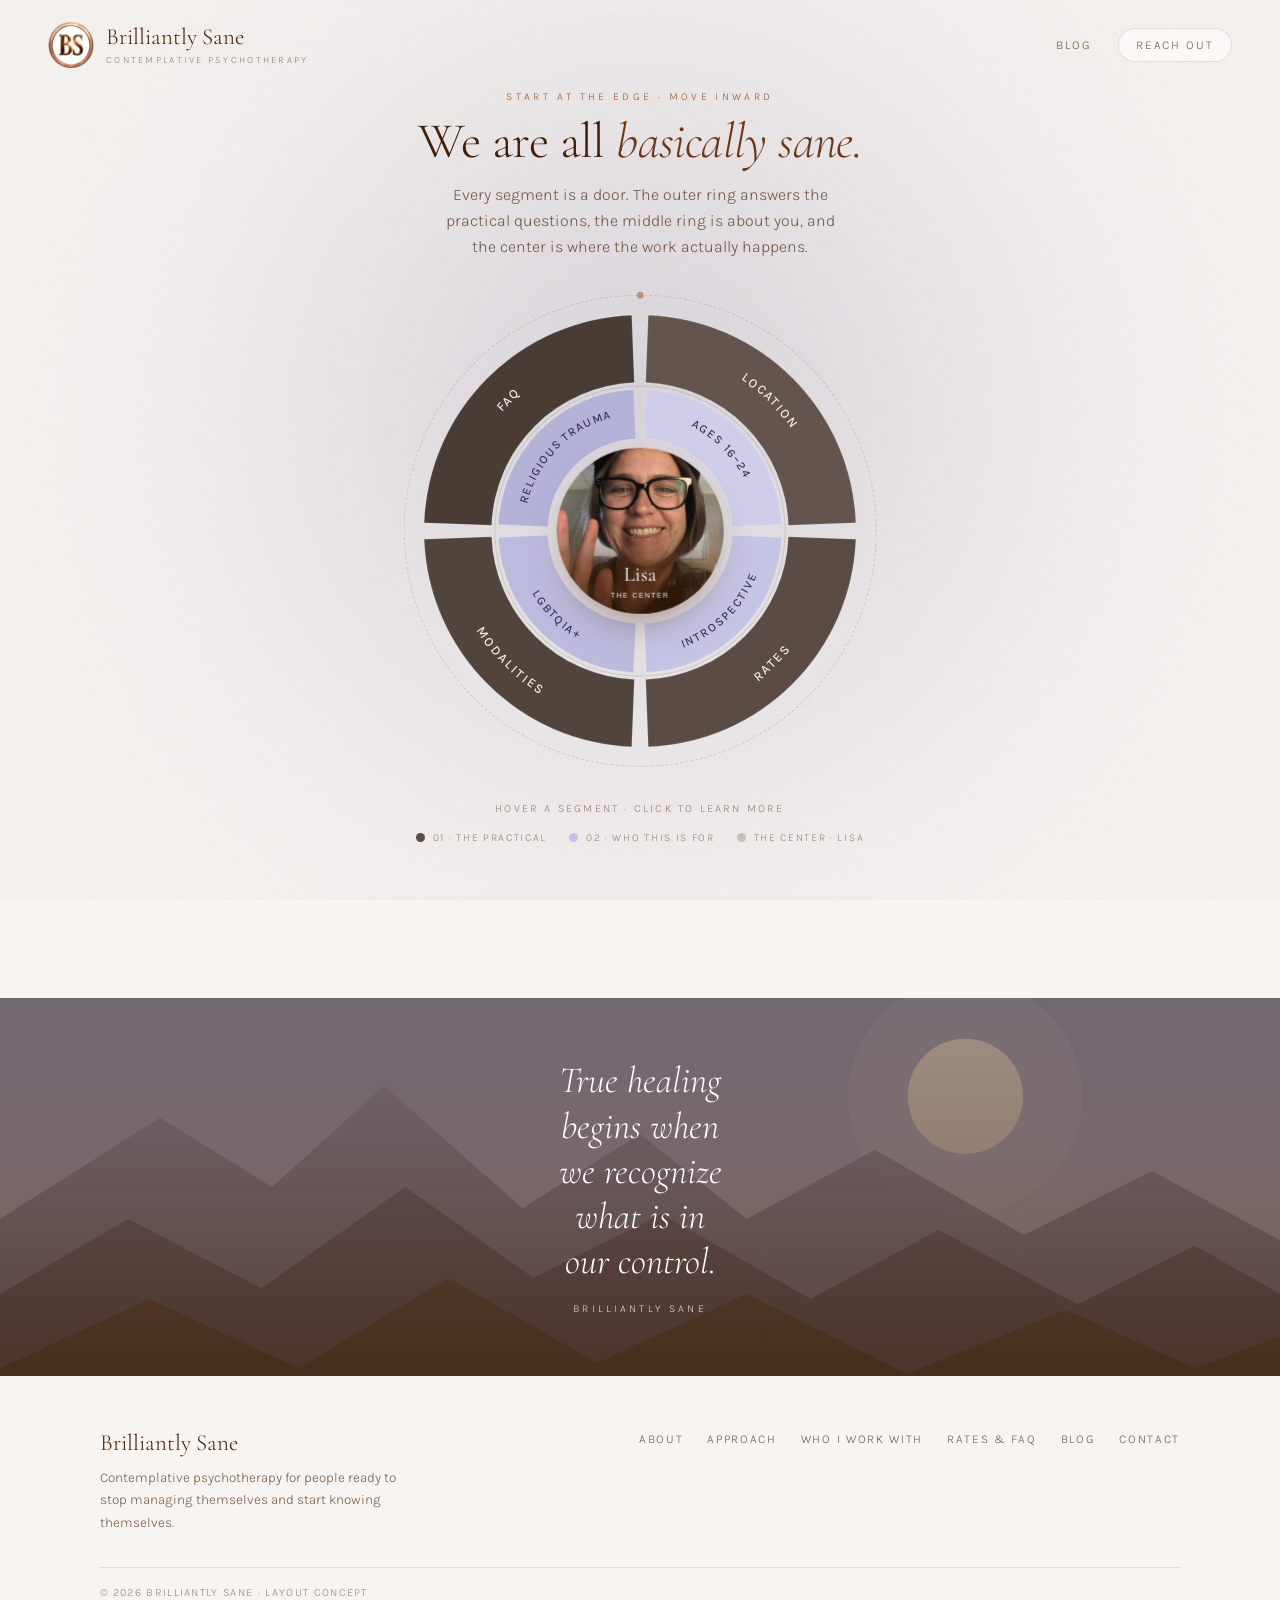
==== index.html @ 9545a7af "Logo: white inner disc, tighter favicon crop" ====
<!DOCTYPE html>
<html lang="en">
<head>
<meta charset="utf-8">
<meta name="viewport" content="width=device-width, initial-scale=1">
<title>Brilliantly Sane — Contemplative Psychotherapy</title>
<link rel="icon" href="[data-uri]">
<link rel="preconnect" href="https://fonts.googleapis.com">
<link rel="preconnect" href="https://fonts.gstatic.com" crossorigin>
<link href="https://fonts.googleapis.com/css2?family=Cormorant+Garamond:ital,wght@0,300;0,400;0,500;0,600;1,300;1,400&family=Karla:wght@300;400;500;600&display=swap" rel="stylesheet">
<script>const FALLBACK_PORTRAIT="[data-uri]";
const FALLBACK_BAND="[data-uri]";
</script>
<style>
:root{
  --ink:#411E06; --ink-70:rgba(65,30,6,.72); --ink-50:rgba(65,30,6,.52); --ink-12:rgba(65,30,6,.12);
  --copper:#A05222; --copper-deep:#6E3714;
  --cream:#F8F4F1; --taupe:#CABFB6; --bark:#584A41; --lav-mid:#C9C7E8; --plum:#4A4166; --stone:#EDE7E1;
  --serif:"Cormorant Garamond",Times,serif;
  --sans:"Karla","Avenir Next",Avenir,system-ui,-apple-system,"Segoe UI",sans-serif;
  --ease:cubic-bezier(.22,.8,.24,1);
}
*{box-sizing:border-box}
html,body{margin:0;padding:0}
body{background:var(--cream);color:var(--ink);font-family:var(--sans);font-weight:300;-webkit-font-smoothing:antialiased;overflow-x:hidden}
img{max-width:100%;display:block}

.aura{position:fixed;inset:0;z-index:0;pointer-events:none;overflow:hidden}
.aura::before{content:"";position:absolute;left:50%;top:46%;width:150vmin;height:150vmin;transform:translate(-50%,-50%);
  background:radial-gradient(circle at 50% 50%,rgba(201,199,232,.44) 0%,rgba(201,199,232,.15) 34%,rgba(248,244,241,0) 66%)}
.aura::after{content:"";position:absolute;left:50%;top:46%;width:118vmin;height:118vmin;transform:translate(-50%,-50%);
  background:radial-gradient(circle at 50% 50%,rgba(202,191,182,.3) 0%,rgba(248,244,241,0) 62%)}
.grain{position:fixed;inset:0;z-index:1;pointer-events:none;opacity:.26;mix-blend-mode:multiply;
  background-image:url("data:image/svg+xml,%3Csvg xmlns='http://www.w3.org/2000/svg' width='140' height='140'%3E%3Cfilter id='n'%3E%3CfeTurbulence type='fractalNoise' baseFrequency='.85' numOctaves='3'/%3E%3C/filter%3E%3Crect width='140' height='140' filter='url(%23n)' opacity='.5'/%3E%3C/svg%3E")}

header{position:relative;z-index:20;display:flex;align-items:center;justify-content:space-between;gap:16px;padding:22px clamp(18px,4vw,48px)}
.brand{display:flex;align-items:center;gap:12px;text-decoration:none;color:inherit}
.brand .mark{width:46px;height:46px;flex:none;transition:transform .7s var(--ease)}
.brand:hover .mark{transform:rotate(-8deg) scale(1.07)}
.brand .mark.reset{animation:markspin .85s var(--ease)}
@keyframes markspin{0%{transform:rotate(0) scale(1)}45%{transform:rotate(-190deg) scale(1.12)}100%{transform:rotate(-360deg) scale(1)}}
.brand-name{font-family:var(--serif);font-size:23px;line-height:1}
.brand-sub{display:block;font-size:9.5px;letter-spacing:.24em;text-transform:uppercase;color:var(--ink-50);margin-top:5px}
nav{display:flex;align-items:center;gap:clamp(12px,2.4vw,26px)}
nav a{font-size:12px;letter-spacing:.16em;text-transform:uppercase;text-decoration:none;color:var(--ink-70);padding:6px 0;position:relative;white-space:nowrap}
nav a::after{content:"";position:absolute;left:0;bottom:0;height:1px;width:0;background:var(--copper);transition:width .45s var(--ease)}
nav a:hover::after{width:100%}
nav a:hover{color:var(--copper-deep)}
.pill{border:1px solid var(--ink-12);border-radius:999px;padding:9px 17px!important;background:rgba(255,255,255,.6)}
.pill::after{display:none}
.pill:hover{background:var(--ink);color:var(--cream);border-color:var(--ink)}

.lede{position:relative;z-index:10;text-align:center;padding:0 20px 0}
.kicker{font-size:10.5px;letter-spacing:.32em;text-transform:uppercase;color:var(--copper);margin:0 0 12px}
.lede h1{font-family:var(--serif);font-weight:300;font-size:clamp(29px,4.4vw,50px);line-height:1.06;margin:0;letter-spacing:-.012em}
.lede h1 em{font-style:italic;color:var(--copper-deep)}
.lede .sub{max-width:46ch;margin:14px auto 0;font-size:clamp(13.5px,1.55vw,16px);line-height:1.62;color:var(--ink-70)}

/* ---------- stage ---------- */
.stage-wrap{position:relative;z-index:10;display:flex;justify-content:center;padding:clamp(26px,4vw,46px) 12px 0}
.stage{--s:min(50vh,56vw,520px);position:relative;width:var(--s);height:var(--s)}
.orbit{position:absolute;left:50%;top:50%;transform:translate(-50%,-50%);width:105%;height:105%;border-radius:50%;
  border:1px dashed rgba(65,30,6,.15);animation:spin 72s linear infinite}
.orbit::after{content:"";position:absolute;top:-4px;left:50%;width:7px;height:7px;margin-left:-3.5px;border-radius:50%;background:var(--copper);opacity:.5}
@keyframes spin{to{transform:translate(-50%,-50%) rotate(360deg)}}

svg.rings{position:absolute;inset:0;width:100%;height:100%;overflow:visible}
.seg{cursor:pointer;transition:transform .5s var(--ease),filter .5s var(--ease),opacity .4s var(--ease);
  transform-box:view-box;transform-origin:200px 200px;outline:none}
.seg .slice{transition:fill .45s var(--ease),stroke .45s var(--ease)}
.seg .lbl{font-family:var(--sans);font-weight:500;letter-spacing:.14em;text-transform:uppercase;pointer-events:none;transition:opacity .4s var(--ease)}
.seg.out .lbl{fill:#F3ECE6}
.seg.mid .lbl{fill:#3E3457}
.seg .dot{transition:opacity .4s var(--ease);opacity:0}
.seg:hover,.seg.on{transform:translate(var(--tx),var(--ty)) scale(1.012);filter:drop-shadow(0 14px 22px rgba(65,30,6,.28))}
.seg:hover .dot,.seg.on .dot{opacity:.85}
.seg:focus-visible .slice{stroke:#A05222;stroke-width:2.5}
.stage.focus .seg:not(:hover):not(.on){opacity:.42}
.gapline{pointer-events:none}

/* center flip card */
.core{position:absolute;left:50%;top:50%;transform:translate(-50%,-50%);width:37%;height:37%;border:0;padding:0;background:none;
  perspective:1100px;cursor:pointer;z-index:6;-webkit-tap-highlight-color:transparent;
  transition:transform .55s var(--ease)}
.core:hover,.core.on{transform:translate(-50%,-50%) scale(1.045)}
.core:focus-visible{outline:2px solid var(--copper);outline-offset:8px;border-radius:50%}
.faces{position:absolute;inset:0;border-radius:50%;transform-style:preserve-3d;transition:transform .85s var(--ease)}
.core:hover .faces,.core.on .faces{transform:rotateY(180deg)}
.face{position:absolute;inset:0;border-radius:50%;backface-visibility:hidden;-webkit-backface-visibility:hidden;overflow:hidden;
  display:flex;flex-direction:column;align-items:center;justify-content:center;text-align:center;padding:9%;
  box-shadow:0 20px 44px -20px rgba(65,30,6,.55),inset 0 0 0 1px rgba(255,255,255,.55)}
.front{background:var(--stone)}
.front .portrait{position:absolute;inset:0;width:100%;height:100%;object-fit:cover;filter:saturate(.8) contrast(.95)}
.front .veil{position:absolute;inset:0;background:linear-gradient(180deg,rgba(65,30,6,0) 42%,rgba(65,30,6,.55) 72%,rgba(50,22,4,.86) 100%)}
.front .plate{position:relative;margin-top:auto;color:#fff;text-shadow:0 1px 14px rgba(65,30,6,.55)}
.front .nm{display:block;font-family:var(--serif);font-size:calc(var(--s)*.046);line-height:1}
.front .rl{display:block;font-size:calc(var(--s)*.0155);letter-spacing:.2em;text-transform:uppercase;opacity:.92;margin-top:7px}
.back{background:linear-gradient(160deg,#F5F1ED,var(--stone));transform:rotateY(180deg);color:var(--ink)}
.back .q{font-family:var(--serif);font-style:italic;font-size:calc(var(--s)*.031);line-height:1.32;max-width:92%}
.back .go{margin-top:calc(var(--s)*.024);font-size:calc(var(--s)*.0165);letter-spacing:.16em;text-transform:uppercase;color:var(--copper-deep)}

/* ---------- readout ---------- */
.readout{position:relative;z-index:12;max-width:640px;margin:clamp(26px,4vw,46px) auto 0;padding:0 22px clamp(34px,4vw,52px);text-align:center;min-height:196px}
.ro-idle{transition:opacity .35s var(--ease)}
.ro-live{position:absolute;left:0;right:0;top:0;padding:0 22px;opacity:0;transform:translateY(7px);
  transition:opacity .4s var(--ease),transform .4s var(--ease);pointer-events:none}
.readout.live .ro-idle{opacity:0}
.readout.live .ro-live{opacity:1;transform:translateY(0);pointer-events:auto}
.ro-eyebrow{font-size:10px;letter-spacing:.28em;text-transform:uppercase;color:var(--copper);margin:0 0 8px}
.ro-title{font-family:var(--serif);font-size:clamp(21px,2.9vw,29px);line-height:1.12;margin:0}
.ro-text{max-width:52ch;margin:9px auto 0;font-size:14px;line-height:1.6;color:var(--ink-70)}
.ro-cta{display:inline-flex;align-items:center;gap:9px;margin-top:13px;background:none;border:1px solid var(--ink-12);border-radius:999px;
  padding:9px 19px;font-family:var(--sans);font-size:11px;letter-spacing:.16em;text-transform:uppercase;color:var(--ink-70);cursor:pointer;
  transition:background .3s var(--ease),color .3s var(--ease),border-color .3s var(--ease)}
.ro-cta:hover{background:var(--ink);color:var(--cream);border-color:var(--ink)}
.hint{font-size:11px;letter-spacing:.2em;text-transform:uppercase;color:var(--ink-50);margin:0}
.legend{display:flex;flex-wrap:wrap;gap:8px 22px;justify-content:center;margin:16px 0 0}
.legend span{display:inline-flex;align-items:center;gap:8px;font-size:10.5px;letter-spacing:.16em;text-transform:uppercase;color:var(--ink-50)}
.legend i{width:9px;height:9px;border-radius:50%;display:inline-block}

/* ---------- panel ---------- */
.scrim{position:fixed;inset:0;z-index:60;background:rgba(65,30,6,.36);backdrop-filter:blur(5px);opacity:0;pointer-events:none;transition:opacity .45s var(--ease)}
.scrim.open{opacity:1;pointer-events:auto}
.panel{position:fixed;z-index:61;left:50%;top:50%;width:min(660px,calc(100vw - 40px));max-height:min(86vh,760px);overflow:auto;
  transform:translate(-50%,-46%) scale(.965);opacity:0;pointer-events:none;background:var(--cream);border-radius:22px;
  box-shadow:0 50px 110px -30px rgba(65,30,6,.5);transition:transform .5s var(--ease),opacity .4s var(--ease);padding:0 0 6px}
.panel.open{opacity:1;transform:translate(-50%,-50%) scale(1);pointer-events:auto}
.panel-top{padding:30px clamp(22px,4vw,40px) 0;position:relative}
.swatch{width:34px;height:34px;border-radius:50%;margin-bottom:15px}
.panel .eyebrow{font-size:10.5px;letter-spacing:.28em;text-transform:uppercase;color:var(--copper);margin:0 0 10px}
.panel h2{font-family:var(--serif);font-weight:300;font-size:clamp(27px,3.9vw,38px);line-height:1.06;margin:0;letter-spacing:-.01em}
.panel blockquote{margin:18px 0 0;padding:14px 0 14px 20px;border-left:2px solid var(--ink-12);font-family:var(--serif);font-style:italic;
  font-size:clamp(15.5px,2vw,19px);line-height:1.42;color:var(--ink-70)}
.panel-body{padding:4px clamp(22px,4vw,40px) 0}
.panel-body p{font-size:15px;line-height:1.72;color:var(--ink-70);margin:16px 0 0}
.bits{list-style:none;margin:20px 0 0;padding:0;display:grid;gap:11px}
.bits li{display:flex;gap:13px;align-items:flex-start;padding:14px 16px;border-radius:14px;background:#fff;border:1px solid rgba(65,30,6,.07)}
.bits b{font-weight:500;font-size:14.5px;display:block;margin-bottom:3px}
.bits .txt{font-size:13.5px;line-height:1.6;color:var(--ink-70)}
.bits .mk{flex:none;width:9px;height:9px;border-radius:50%;margin-top:6px;background:var(--copper);opacity:.55}
.panel-foot{display:flex;flex-wrap:wrap;gap:12px;align-items:center;justify-content:space-between;padding:24px clamp(22px,4vw,40px) 28px}
.more{display:inline-flex;align-items:center;gap:10px;text-decoration:none;background:var(--ink);color:var(--cream);border-radius:999px;
  padding:13px 24px;font-size:12px;letter-spacing:.16em;text-transform:uppercase;transition:background .35s var(--ease),transform .35s var(--ease)}
.more:hover{background:var(--copper-deep);transform:translateX(3px)}
.note{font-size:11px;letter-spacing:.14em;text-transform:uppercase;color:var(--ink-50)}
.x{position:absolute;right:14px;top:14px;width:38px;height:38px;border-radius:50%;border:1px solid var(--ink-12);background:#fff;cursor:pointer;
  color:var(--ink);font-size:18px;display:flex;align-items:center;justify-content:center;transition:background .3s var(--ease),transform .3s var(--ease)}
.x:hover{background:var(--ink);color:var(--cream);transform:rotate(90deg)}

.band-img{position:relative;z-index:10;height:clamp(290px,42vh,430px);overflow:hidden;display:flex;align-items:center;justify-content:center}
.band-img img{position:absolute;inset:0;width:100%;height:100%;object-fit:cover;filter:saturate(.72) brightness(.85)}
.band-img::after{content:"";position:absolute;inset:0;background:linear-gradient(180deg,rgba(88,74,65,.5),rgba(65,30,6,.62))}
.band-img .q{position:relative;z-index:2;color:#fff;text-align:center;max-width:23ch;padding:0 22px}
.band-img .q p{font-family:var(--serif);font-style:italic;font-weight:300;font-size:clamp(22px,3.5vw,37px);line-height:1.22;margin:0}
.band-img .by{margin-top:18px;font-size:10.5px;letter-spacing:.3em;text-transform:uppercase;opacity:.82}

footer{position:relative;z-index:10;background:var(--cream);padding:clamp(34px,5vw,56px) clamp(18px,4vw,48px) 40px}
.foot-in{max-width:1080px;margin:0 auto;display:flex;flex-wrap:wrap;gap:26px;justify-content:space-between}
.foot-in .fl{max-width:36ch}
.foot-in .fl p{font-size:13.5px;line-height:1.68;color:var(--ink-70);margin:12px 0 0}
.foot-links{display:flex;flex-wrap:wrap;gap:10px 24px}
.foot-links a{font-size:12px;letter-spacing:.14em;text-transform:uppercase;color:var(--ink-70);text-decoration:none}
.foot-links a:hover{color:var(--copper-deep)}
.rule{max-width:1080px;margin:32px auto 0;height:1px;background:var(--ink-12)}
.fine{max-width:1080px;margin:18px auto 0;font-size:11px;letter-spacing:.12em;text-transform:uppercase;color:var(--ink-50)}


@media (max-width:1100px){.stage{--s:min(52vh,70vw,480px)}}
@media (max-width:680px){
  header{padding:16px 18px}
  .brand .mark{width:38px;height:38px}.brand-name{font-size:19px}.brand-sub{font-size:8px;letter-spacing:.18em}
  nav{gap:13px}nav a{font-size:11px;letter-spacing:.1em}.pill{padding:8px 13px!important}
  .stage{--s:min(88vmin,420px)}
  .orbit{display:none}
  .seg .lbl{font-size:12px;letter-spacing:.06em}
  .core{width:40%;height:40%}
  .front .nm{font-size:calc(var(--s)*.058)}.front .rl{font-size:calc(var(--s)*.021)}
  .back .q{font-size:calc(var(--s)*.039)}.back .go{font-size:calc(var(--s)*.021)}
  .readout{min-height:236px;margin-top:26px}
  .panel{top:auto;bottom:0;left:0;transform:translateY(28px);width:100%;max-height:88vh;border-radius:22px 22px 0 0}
  .panel.open{transform:translateY(0)}
  .more{width:100%;justify-content:center}
  .foot-in{flex-direction:column}
  }
@media (prefers-reduced-motion:reduce){*{animation-duration:.01ms!important;transition-duration:.06s!important}}
</style>
</head>
<body>

<div class="aura"></div>
<div class="grain"></div>

<header>
  <a class="brand" href="#" id="brand" data-noop aria-label="Brilliantly Sane — reset view">
    <img class="mark" src="[data-uri]" alt="">
    <span><span class="brand-name">Brilliantly Sane</span><span class="brand-sub">Contemplative Psychotherapy</span></span>
  </a>
  <nav>
    <a href="#" data-noop>Blog</a>
    <a href="#" class="pill" data-noop>Reach out</a>
  </nav>
</header>

<section class="lede">
  <p class="kicker">Start at the edge · move inward</p>
  <h1>We are all <em>basically sane.</em></h1>
  <p class="sub">Every segment is a door. The outer ring answers the practical questions, the middle ring is about you, and the center is where the work actually happens.</p>
</section>

<div class="stage-wrap">
  <div class="stage" id="stage">
    <div class="orbit" aria-hidden="true"></div>
    <svg class="rings" id="ringSvg" viewBox="0 0 400 400" role="group" aria-label="Interactive ring navigation"></svg>
    <button class="core" id="core" aria-label="Meet Lisa — the center of the practice">
      <span class="faces">
        <span class="face front">
          <img class="portrait" src="" alt="" id="portrait">
          <span class="veil"></span>
          <span class="plate"><span class="nm">Lisa</span><span class="rl">The Center</span></span>
        </span>
        <span class="face back">
          <span class="q">“Help people fall in love with themselves, and, in doing so, fall in love with the world.”</span>
          <span class="go">Meet Lisa →</span>
        </span>
      </span>
    </button>
  </div>
</div>

<div class="readout" id="readout">
  <div class="ro-idle">
    <p class="hint">Hover a segment · click to learn more</p>
    <div class="legend">
      <span><i style="background:#5A4C44"></i>01 · The Practical</span>
      <span><i style="background:#C4C2E5"></i>02 · Who This Is For</span>
      <span><i style="background:#CABFB6"></i>The Center · Lisa</span>
    </div>
  </div>
  <div class="ro-live">
    <p class="ro-eyebrow" id="roEyebrow"></p>
    <h2 class="ro-title" id="roTitle"></h2>
    <p class="ro-text" id="roText"></p>
    <button class="ro-cta" id="roCta">Learn more →</button>
  </div>
</div>

<div class="band-img">
  <img id="bandImg" src="https://static.wixstatic.com/media/d8cef3_c29747f29527477a8aa78b8a3704ac49~mv2.jpg/v1/fill/w_900,h_1100,al_c,q_85,enc_auto/band.jpg" alt="Mountain landscape at dusk" onerror="this.onerror=null;this.src=FALLBACK_BAND;this.style.filter='none'">
  <div class="q">
    <p>True healing begins when we recognize what is in our control.</p>
    <div class="by">Brilliantly Sane</div>
  </div>
</div>

<footer>
  <div class="foot-in">
    <div class="fl">
      <span class="brand-name">Brilliantly Sane</span>
      <p>Contemplative psychotherapy for people ready to stop managing themselves and start knowing themselves.</p>
    </div>
    <div class="foot-links">
      <a href="#" data-noop>About</a><a href="#" data-noop>Approach</a><a href="#" data-noop>Who I Work With</a>
      <a href="#" data-noop>Rates &amp; FAQ</a><a href="#" data-noop>Blog</a><a href="#" data-noop>Contact</a>
    </div>
  </div>
  <div class="rule"></div>
  <p class="fine">© 2026 Brilliantly Sane · Layout concept</p>
</footer>

<div class="scrim" id="scrim"></div>
<div class="panel" id="panel" role="dialog" aria-modal="true" aria-labelledby="panelTitle">
  <div class="panel-top">
    <button class="x" id="closeBtn" aria-label="Close">×</button>
    <div class="swatch" id="pSwatch"></div>
    <p class="eyebrow" id="pEyebrow"></p>
    <h2 id="panelTitle"></h2>
    <blockquote id="pQuote"></blockquote>
  </div>
  <div class="panel-body">
    <p id="pIntro"></p>
    <ul class="bits" id="pBits"></ul>
  </div>
  <div class="panel-foot">
    <a class="more" href="#" id="pCta" data-noop>Learn more →</a>
    <span class="note" id="pNote"></span>
  </div>
</div>



<script>
document.getElementById('portrait').src=FALLBACK_PORTRAIT;
/* ============ ring data ============ */
const RINGS = [
  {
    key:'outer', cls:'out', rIn:132, rOut:192, gap:2.2, start:-90,
    eyebrow:'Ring 01 · The Practical',
    segs:[
      { fill:'#63554D', hover:'#71635A', label:'Location',
        title:'Where the work happens.',
        tease:'In person and by telehealth — the room, the rhythm, and what a session actually looks like.',
        quote:'“Our actual agency and power lies in our ability to choose how we want to relate to ourselves and the world.”',
        intro:'Practical details clear the way for everything else. Location, session length, and scheduling live here.',
        bits:[['In person','Office details to be confirmed.'],['Telehealth','Video sessions for clients across the state.'],['Rhythm','Typically weekly to start, adjusted as the work settles.']],
        cta:'Location &amp; scheduling →', note:'Placeholder details' },
      { fill:'#5A4C44', hover:'#6A5C52', label:'Rates',
        title:'What it costs, plainly.',
        tease:'Fees, sliding scale, superbills — stated up front so money never becomes the unspoken thing.',
        quote:'“Money is one more place we rehearse what we think we deserve.”',
        intro:'Fee structure is stated openly. Sliding scale availability and out-of-network questions are answered before a first session, not after.',
        bits:[['Session fee','To be confirmed.'],['Sliding scale','A limited number of reduced-fee slots.'],['Insurance','Out-of-network with superbills provided on request.']],
        cta:'Rates &amp; payment →', note:'Placeholder details' },
      { fill:'#51443C', hover:'#61544A', label:'Modalities',
        title:'How I actually work.',
        tease:'Contemplative psychotherapy at the root, with mindfulness, somatic awareness, and parts work woven through.',
        quote:'“Contemplative psychotherapy starts with the premise that we are all basically sane.”',
        intro:'The through-line is contemplative psychotherapy: the premise that you are already whole, and that the work is remembering it rather than manufacturing it.',
        bits:[['Contemplative psychotherapy','The foundation — brilliant sanity as a starting point, not a goal.'],['Mindfulness &amp; somatic awareness','Working with what the body already knows.'],['Parts work','Meeting the protective strategies instead of arguing with them.']],
        cta:'Therapeutic approach →', note:'Placeholder details' },
      { fill:'#483C35', hover:'#584B43', label:'FAQ',
        title:'The questions before the questions.',
        tease:'What a first session is like, how long this takes, and how you\'ll know it\'s working.',
        quote:'“Not knowing what to ask is itself a reasonable place to begin.”',
        intro:'A first conversation is not a commitment. These are the things most people want to ask and often don\'t.',
        bits:[['First session','A conversation about what brought you, not an intake interrogation.'],['How long','As long as it\'s useful, and not one session longer.'],['Fit','If I\'m not the right person, I\'ll say so and help you find who is.']],
        cta:'Read the FAQ →', note:'Placeholder details' }
    ]
  },
  {
    key:'mid', cls:'mid', rIn:82, rOut:126, gap:2.6, start:-90,
    eyebrow:'Ring 02 · Who This Is For',
    segs:[
      { fill:'#CFCDE9', hover:'#DCDAF3', label:'Ages 16–24',
        title:'Young adults.',
        tease:'Figuring out who you are while everything around you insists it already knows.',
        quote:'“The issue is not us — it\'s the factors outside our control that make us doubt it.”',
        intro:'Sixteen to twenty-four is a stretch of life where the questions are enormous and the language for them is still arriving. I work with young adults who are in it seriously.',
        bits:[['Identity in motion','Not a phase to be corrected — a formation to be accompanied.'],['Pressure from outside','Family expectation, school, dominant norms, the internet\'s opinion of you.'],['Real conversation','Treated as a person capable of depth, because you are.']],
        cta:'Working with young adults →', note:'Individuals only' },
      { fill:'#C6C4E4', hover:'#D4D2EF', label:'Introspective',
        title:'You already look inward.',
        tease:'You don\'t need to be taught the skill. You need help with rhythm, language, and deciphering what you keep finding.',
        quote:'“You have the material. What you want is a way to read it.”',
        intro:'Some people arrive with the groundwork already laid. You journal, you notice, you have the vocabulary. What\'s missing is cadence and interpretation — a second set of eyes on what you keep circling.',
        bits:[['Rhythm','When to stay with something and when to let it rest.'],['Language','Words precise enough to hold what you actually mean.'],['Deciphering','Understanding what the introspection is pointing at, not just that it\'s happening.']],
        cta:'If you\'re already doing the work →', note:'Past ambivalence · about 51% in' },
      { fill:'#BDBBDD', hover:'#CBC9E9', label:'LGBTQIA+',
        title:'Identity, held with care.',
        tease:'Held with care rather than curiosity — no explaining yourself before you can begin.',
        quote:'“You should not have to teach your therapist who you are before you can use the hour.”',
        intro:'LGBTQIA+ clients are welcome here without the tax of translation. Your identity is context, not the presenting problem — unless you want it to be.',
        bits:[['No translation tax','You don\'t start from scratch every session.'],['Affirming by default','Not a specialty offering. A baseline.'],['Whatever you brought','Identity may be central or entirely beside the point. Both are fine.']],
        cta:'LGBTQIA+ clients →', note:'Individuals only' },
      { fill:'#B4B2D6', hover:'#C2C0E4', label:'Religious Trauma',
        title:'Faith, taken apart and put back.',
        tease:'Deconstruction, reconstruction, and the long middle where you\'re not sure which one you\'re doing.',
        quote:'“Leaving a belief system is not the same as leaving yourself.”',
        intro:'Religious trauma, faith deconstruction, and reconstruction all live here — including the long ambiguous middle. There is no required destination. I am not trying to talk you out of or into anything.',
        bits:[['Deconstruction','Grief, anger, and relief all at once, usually.'],['Reconstruction','Building something honest out of what remains, if you want to.'],['The middle','Not knowing yet is a legitimate place to sit for a while.']],
        cta:'Religious trauma work →', note:'Individuals only' }
    ]
  }
];

const CORE = {
  swatch:'linear-gradient(140deg,#F3EFEB,#CABFB6)',
  eyebrow:'The Center · Lisa',
  title:'At the center of the practice.',
  tease:'The premise, the person, and why I think you\'re already okay.',
  quote:'“Contemplative psychotherapy starts with the premise that we are all basically sane: in other words, we are all basically okay.”',
  intro:'At the center of my practice is my commitment to help people fall in love with themselves, and, in doing so, fall in love with the world. I am qualified to do so only in so far as I have taken this journey myself. I welcome the opportunity to walk with you as you discover who you are and were always meant to be.',
  bits:[
    ['The premise','You are not broken. You are responding, reasonably, to things that were never reasonable.'],
    ['The work','Therapy as suffering management — not the avoidance of difficulty, but a way through that doesn\'t cost you yourself.'],
    ['The stance','I\'ve walked this. That\'s the whole of my qualification, and it\'s the part that matters.']
  ],
  cta:'More about Lisa →', note:'Photo placeholder'
};

/* ============ geometry ============ */
const CX=200, CY=200, NS='http://www.w3.org/2000/svg';
const pol=(r,deg)=>{const a=deg*Math.PI/180;return [CX+r*Math.cos(a), CY+r*Math.sin(a)];};
function annulus(a0,a1,ri,ro){
  const la=(a1-a0)>180?1:0;
  const [x1,y1]=pol(ro,a0),[x2,y2]=pol(ro,a1),[x3,y3]=pol(ri,a1),[x4,y4]=pol(ri,a0);
  return `M${x1} ${y1}A${ro} ${ro} 0 ${la} 1 ${x2} ${y2}L${x3} ${y3}A${ri} ${ri} 0 ${la} 0 ${x4} ${y4}Z`;
}
function textArc(a0,a1,r){
  let mid=(a0+a1)/2; let m=((mid%360)+360)%360;
  const flip = (m>0 && m<180); // bottom half → reverse so text isn't upside down
  const la=(a1-a0)>180?1:0;
  const [x1,y1]=pol(r,a0),[x2,y2]=pol(r,a1);
  return flip ? `M${x2} ${y2}A${r} ${r} 0 ${la} 0 ${x1} ${y1}`
              : `M${x1} ${y1}A${r} ${r} 0 ${la} 1 ${x2} ${y2}`;
}

const svg=document.getElementById('ringSvg');
const defs=document.createElementNS(NS,'defs');
svg.appendChild(defs);
const el=(n,attrs)=>{const e=document.createElementNS(NS,n);for(const k in attrs)e.setAttribute(k,attrs[k]);return e;};

const SEGMAP={};
RINGS.forEach((ring,ri)=>{
  const n=ring.segs.length, step=360/n, rc=(ring.rIn+ring.rOut)/2;
  ring.segs.forEach((s,i)=>{
    const a0=ring.start+i*step+ring.gap, a1=ring.start+(i+1)*step-ring.gap;
    const mid=(a0+a1)/2, rad=mid*Math.PI/180;
    const id=`${ring.key}-${i}`;
    SEGMAP[id]={...s, ring, eyebrow:ring.eyebrow, swatch:s.fill};

    const g=el('g',{class:`seg ${ring.cls}`,tabindex:'0',role:'button','data-id':id,
      'aria-label':`${s.label} — ${s.title}`,
      style:`--tx:${(Math.cos(rad)*7).toFixed(2)}px;--ty:${(Math.sin(rad)*7).toFixed(2)}px`});

    g.appendChild(el('path',{class:'slice',d:annulus(a0,a1,ring.rIn,ring.rOut),fill:s.fill,
      stroke:'rgba(255,255,255,.14)','stroke-width':'1'}));

    const pid=`tp-${id}`;
    defs.appendChild(el('path',{id:pid,d:textArc(a0,a1,rc + (ring.cls==='out'?4:3))}));
    const t=el('text',{class:'lbl','font-size':ring.cls==='out'?'11.5':'10.5','text-anchor':'middle',dy:'0.34em'});
    const tp=el('textPath',{href:`#${pid}`,startOffset:'50%'});
    tp.setAttribute('xlink:href',`#${pid}`);
    tp.textContent=s.label;
    t.appendChild(tp); g.appendChild(t);

    const [dx,dy]=pol(ring.cls==='out'?ring.rOut-13:ring.rIn+11, mid);
    g.appendChild(el('circle',{class:'dot',cx:dx,cy:dy,r:'2.6',fill:ring.cls==='out'?'#E8DFD7':'#6E3714'}));

    svg.appendChild(g);
  });
});
/* thin separator circles for structure */
svg.appendChild(el('circle',{class:'gapline',cx:CX,cy:CY,r:129,fill:'none',stroke:'rgba(65,30,6,.10)','stroke-width':'1'}));

/* ============ interaction ============ */
const stage=document.getElementById('stage'), readout=document.getElementById('readout');
const roE=document.getElementById('roEyebrow'), roT=document.getElementById('roTitle'), roX=document.getElementById('roText'), roC=document.getElementById('roCta');
const panel=document.getElementById('panel'), scrim=document.getElementById('scrim');
let active=null, lastFocus=null;

function showRead(d){
  active=d;
  roE.textContent=d.eyebrow; roT.textContent=d.title; roX.textContent=d.tease;
  readout.classList.add('live'); stage.classList.add('focus');
}
function clearRead(){ active=null; readout.classList.remove('live'); stage.classList.remove('focus'); }

function openPanel(d){
  if(!d) return;
  lastFocus=document.activeElement;
  document.getElementById('pSwatch').style.background=d.swatch;
  document.getElementById('pEyebrow').textContent=d.eyebrow;
  document.getElementById('panelTitle').textContent=d.title;
  document.getElementById('pQuote').textContent=d.quote;
  document.getElementById('pIntro').textContent=d.intro;
  document.getElementById('pCta').innerHTML=d.cta;
  document.getElementById('pNote').textContent=d.note;
  document.getElementById('pBits').innerHTML=d.bits.map(b=>
    `<li><span class="mk"></span><span><b>${b[0]}</b><span class="txt">${b[1]}</span></span></li>`).join('');
  panel.scrollTop=0;
  scrim.classList.add('open'); panel.classList.add('open');
  document.body.style.overflow='hidden';
  setTimeout(()=>document.getElementById('closeBtn').focus(),60);
}
function closePanel(){
  scrim.classList.remove('open'); panel.classList.remove('open');
  document.body.style.overflow='';
  if(lastFocus&&lastFocus.focus) lastFocus.focus();
}

const touch = window.matchMedia('(hover:none)').matches;
if(touch){document.querySelector('.hint').textContent='Tap a segment · tap again to learn more';}

document.querySelectorAll('.seg').forEach(g=>{
  const d=SEGMAP[g.dataset.id];
  g.addEventListener('mouseenter',()=>showRead(d));
  g.addEventListener('focus',()=>{showRead(d);g.classList.add('on');});
  g.addEventListener('blur',()=>{clearRead();g.classList.remove('on');});
  g.addEventListener('click',()=>{
    if(touch && !g.classList.contains('on')){
      document.querySelectorAll('.seg,.core').forEach(o=>o.classList.remove('on'));
      g.classList.add('on'); showRead(d); return;
    }
    openPanel(d);
  });
  g.addEventListener('keydown',e=>{ if(e.key==='Enter'||e.key===' '){e.preventDefault();openPanel(d);} });
});

const core=document.getElementById('core');
const coreData={...CORE};
core.addEventListener('mouseenter',()=>showRead(coreData));
core.addEventListener('focus',()=>{showRead(coreData);core.classList.add('on');});
core.addEventListener('blur',()=>{clearRead();core.classList.remove('on');});
core.addEventListener('click',()=>{
  if(touch && !core.classList.contains('on')){
    document.querySelectorAll('.seg,.core').forEach(o=>o.classList.remove('on'));
    core.classList.add('on'); showRead(coreData); return;
  }
  openPanel(coreData);
});

stage.addEventListener('mouseleave',()=>{ if(!touch) clearRead(); });
roC.addEventListener('click',()=>openPanel(active));
scrim.addEventListener('click',closePanel);
document.getElementById('closeBtn').addEventListener('click',closePanel);
document.addEventListener('keydown',e=>{ if(e.key==='Escape') closePanel(); });
document.querySelectorAll('[data-noop]').forEach(a=>a.addEventListener('click',e=>e.preventDefault()));

/* logo = reset: close panel, clear readout, flip Lisa back into view */
const brand=document.getElementById('brand'), mark=brand.querySelector('.mark');
brand.addEventListener('click',()=>{
  closePanel();
  document.querySelectorAll('.seg,.core').forEach(o=>o.classList.remove('on'));
  if(document.activeElement&&document.activeElement.blur) document.activeElement.blur();
  clearRead();
  mark.classList.remove('reset'); void mark.offsetWidth; mark.classList.add('reset');
  window.scrollTo({top:0,behavior:'smooth'});
});
mark.addEventListener('animationend',()=>mark.classList.remove('reset'));
</script>
</body>
</html>
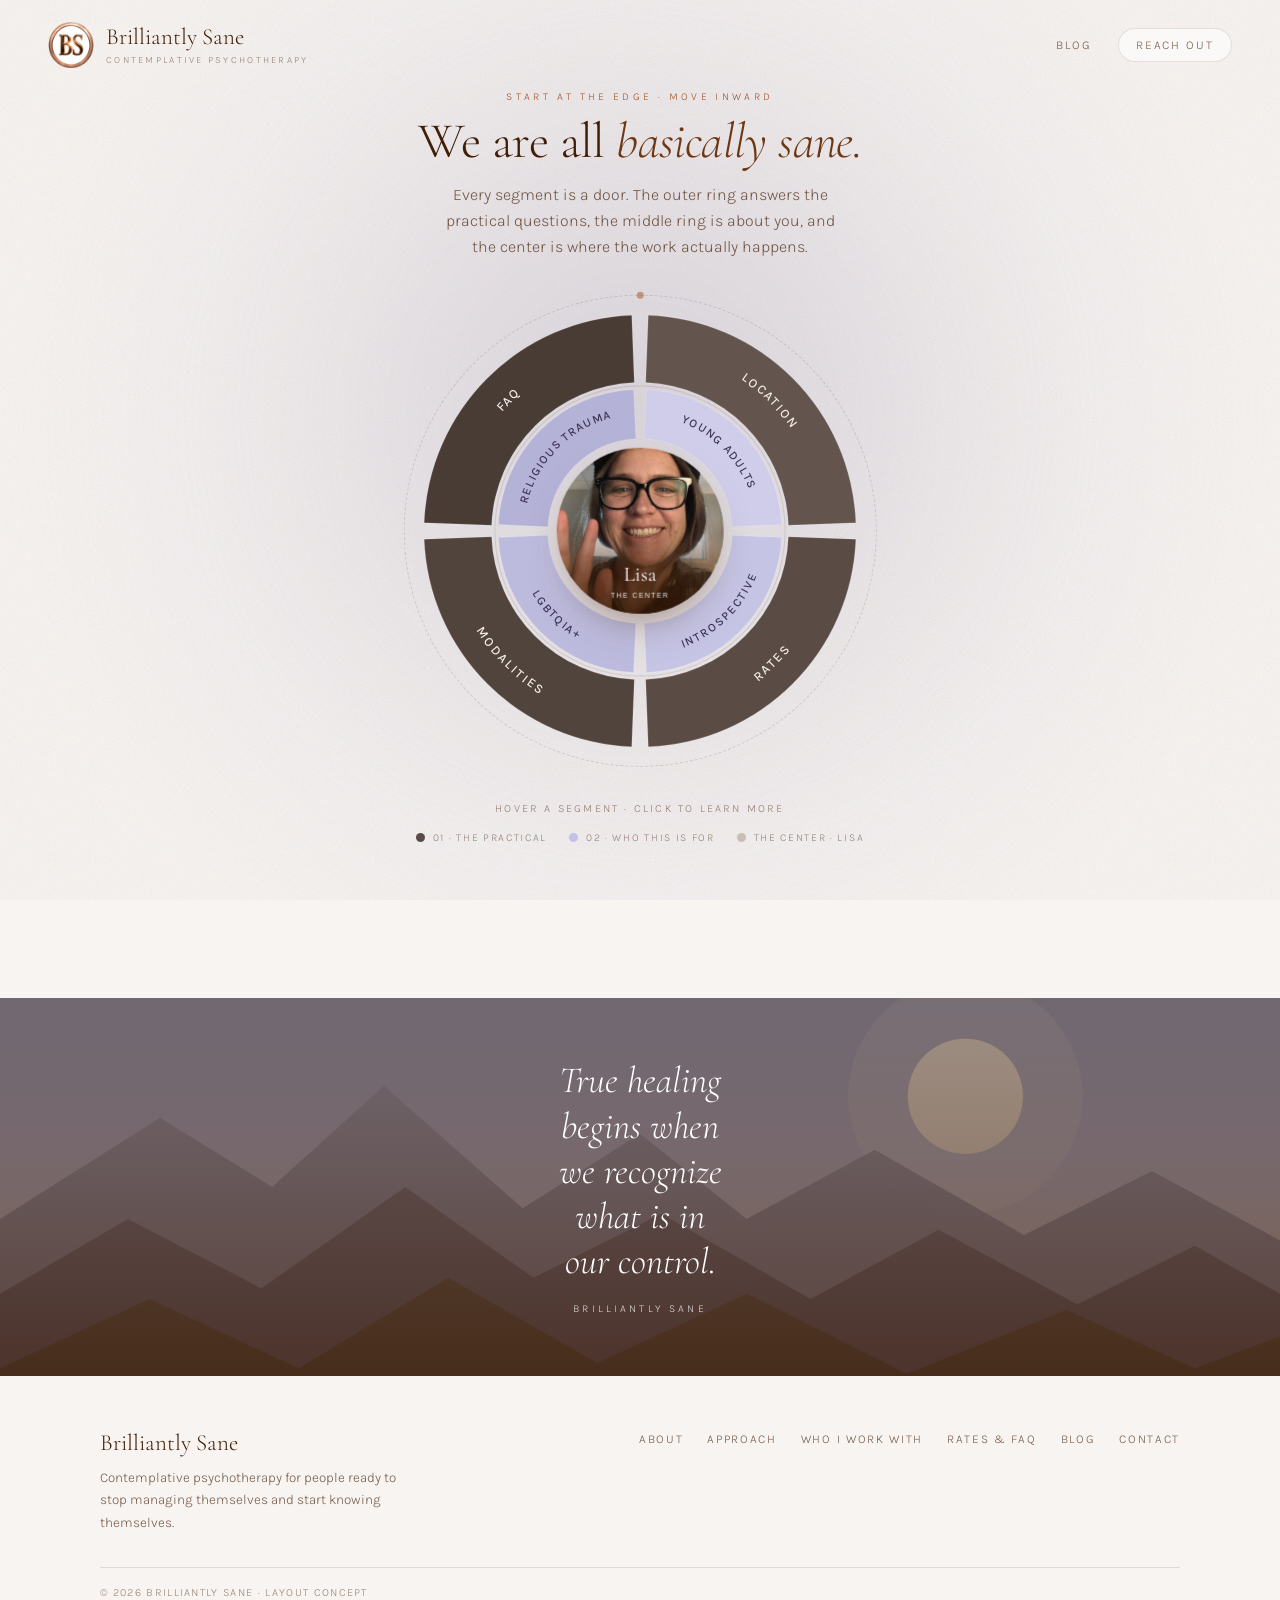
==== commit 041b43f6: "Refine age group label and title for clarity Updated label and title for age group segment." ====
--- a/index.html
+++ b/index.html
@@ -330,8 +330,8 @@
     key:'mid', cls:'mid', rIn:82, rOut:126, gap:2.6, start:-90,
     eyebrow:'Ring 02 · Who This Is For',
     segs:[
-      { fill:'#CFCDE9', hover:'#DCDAF3', label:'Ages 16–24',
-        title:'Young adults.',
+      { fill:'#CFCDE9', hover:'#DCDAF3', label:'Young Adults',
+        title:'Finding your footing.',
         tease:'Figuring out who you are while everything around you insists it already knows.',
         quote:'“The issue is not us — it\'s the factors outside our control that make us doubt it.”',
         intro:'Sixteen to twenty-four is a stretch of life where the questions are enormous and the language for them is still arriving. I work with young adults who are in it seriously.',
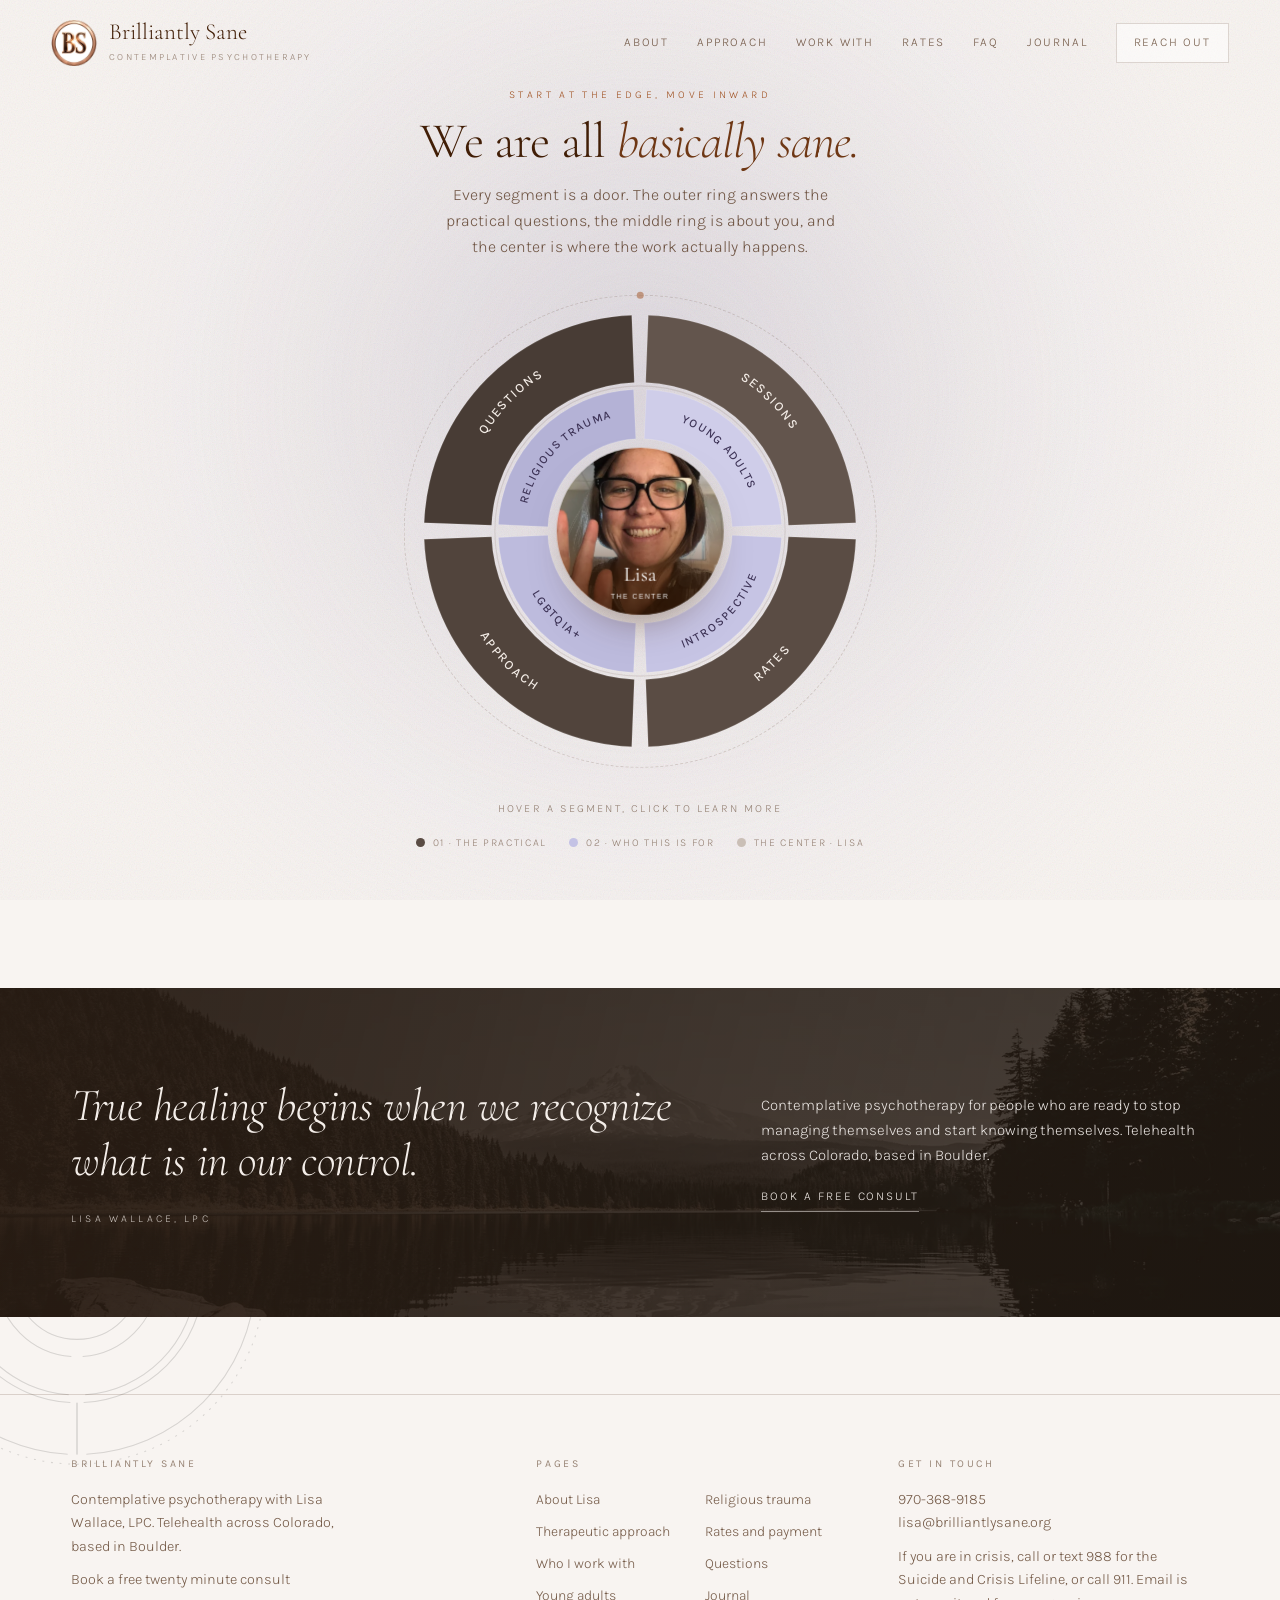
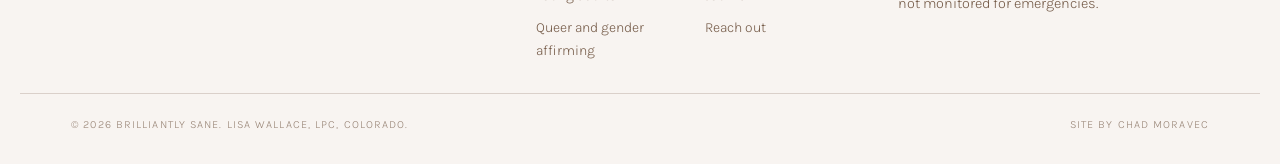
==== commit b7e9290e: "Move the motif clip off the text boxes entirely The previous fix bought descender room with bottom p" ====
--- a/index.html
+++ b/index.html
@@ -2,207 +2,58 @@
 <html lang="en">
 <head>
 <meta charset="utf-8">
-<meta name="viewport" content="width=device-width, initial-scale=1">
-<title>Brilliantly Sane — Contemplative Psychotherapy</title>
-<link rel="icon" href="[data-uri]">
+<meta name="viewport" content="width=device-width, initial-scale=1, viewport-fit=cover">
+<title>Brilliantly Sane | Contemplative Psychotherapy in Boulder, Colorado</title>
+<meta name="description" content="Contemplative psychotherapy with Lisa Wallace, LPC. Telehealth across Colorado, based in Boulder. $175 a session, free 20 minute consult.">
+<link rel="canonical" href="https://losmanzanos.github.io/lisa/">
+<meta property="og:type" content="website">
+<meta property="og:site_name" content="Brilliantly Sane">
+<meta property="og:title" content="Brilliantly Sane | Contemplative Psychotherapy in Boulder, Colorado">
+<meta property="og:description" content="Contemplative psychotherapy with Lisa Wallace, LPC. Telehealth across Colorado, based in Boulder. $175 a session, free 20 minute consult.">
+<meta property="og:url" content="https://losmanzanos.github.io/lisa/">
+<meta property="og:image" content="https://losmanzanos.github.io/lisa/assets/img/og-brilliantly-sane.jpg">
+<meta property="og:image:alt" content="The Brilliantly Sane monogram, a copper ring enclosing the letters B and S.">
+<meta name="twitter:card" content="summary_large_image">
+<meta name="twitter:title" content="Brilliantly Sane | Contemplative Psychotherapy in Boulder, Colorado">
+<meta name="twitter:description" content="Contemplative psychotherapy with Lisa Wallace, LPC. Telehealth across Colorado, based in Boulder. $175 a session, free 20 minute consult.">
+<meta name="twitter:image" content="https://losmanzanos.github.io/lisa/assets/img/og-brilliantly-sane.jpg">
+<meta name="theme-color" content="#F8F4F1">
+<link rel="icon" href="assets/img/favicon.png" sizes="64x64">
+<link rel="icon" href="assets/img/favicon-32.png" sizes="32x32">
+<link rel="apple-touch-icon" href="assets/img/apple-touch-icon.png">
 <link rel="preconnect" href="https://fonts.googleapis.com">
 <link rel="preconnect" href="https://fonts.gstatic.com" crossorigin>
 <link href="https://fonts.googleapis.com/css2?family=Cormorant+Garamond:ital,wght@0,300;0,400;0,500;0,600;1,300;1,400&family=Karla:wght@300;400;500;600&display=swap" rel="stylesheet">
-<script>const FALLBACK_PORTRAIT="[data-uri]";
-const FALLBACK_BAND="[data-uri]";
-</script>
-<style>
-:root{
-  --ink:#411E06; --ink-70:rgba(65,30,6,.72); --ink-50:rgba(65,30,6,.52); --ink-12:rgba(65,30,6,.12);
-  --copper:#A05222; --copper-deep:#6E3714;
-  --cream:#F8F4F1; --taupe:#CABFB6; --bark:#584A41; --lav-mid:#C9C7E8; --plum:#4A4166; --stone:#EDE7E1;
-  --serif:"Cormorant Garamond",Times,serif;
-  --sans:"Karla","Avenir Next",Avenir,system-ui,-apple-system,"Segoe UI",sans-serif;
-  --ease:cubic-bezier(.22,.8,.24,1);
-}
-*{box-sizing:border-box}
-html,body{margin:0;padding:0}
-body{background:var(--cream);color:var(--ink);font-family:var(--sans);font-weight:300;-webkit-font-smoothing:antialiased;overflow-x:hidden}
-img{max-width:100%;display:block}
-
-.aura{position:fixed;inset:0;z-index:0;pointer-events:none;overflow:hidden}
-.aura::before{content:"";position:absolute;left:50%;top:46%;width:150vmin;height:150vmin;transform:translate(-50%,-50%);
-  background:radial-gradient(circle at 50% 50%,rgba(201,199,232,.44) 0%,rgba(201,199,232,.15) 34%,rgba(248,244,241,0) 66%)}
-.aura::after{content:"";position:absolute;left:50%;top:46%;width:118vmin;height:118vmin;transform:translate(-50%,-50%);
-  background:radial-gradient(circle at 50% 50%,rgba(202,191,182,.3) 0%,rgba(248,244,241,0) 62%)}
-.grain{position:fixed;inset:0;z-index:1;pointer-events:none;opacity:.26;mix-blend-mode:multiply;
-  background-image:url("data:image/svg+xml,%3Csvg xmlns='http://www.w3.org/2000/svg' width='140' height='140'%3E%3Cfilter id='n'%3E%3CfeTurbulence type='fractalNoise' baseFrequency='.85' numOctaves='3'/%3E%3C/filter%3E%3Crect width='140' height='140' filter='url(%23n)' opacity='.5'/%3E%3C/svg%3E")}
-
-header{position:relative;z-index:20;display:flex;align-items:center;justify-content:space-between;gap:16px;padding:22px clamp(18px,4vw,48px)}
-.brand{display:flex;align-items:center;gap:12px;text-decoration:none;color:inherit}
-.brand .mark{width:46px;height:46px;flex:none;transition:transform .7s var(--ease)}
-.brand:hover .mark{transform:rotate(-8deg) scale(1.07)}
-.brand .mark.reset{animation:markspin .85s var(--ease)}
-@keyframes markspin{0%{transform:rotate(0) scale(1)}45%{transform:rotate(-190deg) scale(1.12)}100%{transform:rotate(-360deg) scale(1)}}
-.brand-name{font-family:var(--serif);font-size:23px;line-height:1}
-.brand-sub{display:block;font-size:9.5px;letter-spacing:.24em;text-transform:uppercase;color:var(--ink-50);margin-top:5px}
-nav{display:flex;align-items:center;gap:clamp(12px,2.4vw,26px)}
-nav a{font-size:12px;letter-spacing:.16em;text-transform:uppercase;text-decoration:none;color:var(--ink-70);padding:6px 0;position:relative;white-space:nowrap}
-nav a::after{content:"";position:absolute;left:0;bottom:0;height:1px;width:0;background:var(--copper);transition:width .45s var(--ease)}
-nav a:hover::after{width:100%}
-nav a:hover{color:var(--copper-deep)}
-.pill{border:1px solid var(--ink-12);border-radius:999px;padding:9px 17px!important;background:rgba(255,255,255,.6)}
-.pill::after{display:none}
-.pill:hover{background:var(--ink);color:var(--cream);border-color:var(--ink)}
-
-.lede{position:relative;z-index:10;text-align:center;padding:0 20px 0}
-.kicker{font-size:10.5px;letter-spacing:.32em;text-transform:uppercase;color:var(--copper);margin:0 0 12px}
-.lede h1{font-family:var(--serif);font-weight:300;font-size:clamp(29px,4.4vw,50px);line-height:1.06;margin:0;letter-spacing:-.012em}
-.lede h1 em{font-style:italic;color:var(--copper-deep)}
-.lede .sub{max-width:46ch;margin:14px auto 0;font-size:clamp(13.5px,1.55vw,16px);line-height:1.62;color:var(--ink-70)}
-
-/* ---------- stage ---------- */
-.stage-wrap{position:relative;z-index:10;display:flex;justify-content:center;padding:clamp(26px,4vw,46px) 12px 0}
-.stage{--s:min(50vh,56vw,520px);position:relative;width:var(--s);height:var(--s)}
-.orbit{position:absolute;left:50%;top:50%;transform:translate(-50%,-50%);width:105%;height:105%;border-radius:50%;
-  border:1px dashed rgba(65,30,6,.15);animation:spin 72s linear infinite}
-.orbit::after{content:"";position:absolute;top:-4px;left:50%;width:7px;height:7px;margin-left:-3.5px;border-radius:50%;background:var(--copper);opacity:.5}
-@keyframes spin{to{transform:translate(-50%,-50%) rotate(360deg)}}
-
-svg.rings{position:absolute;inset:0;width:100%;height:100%;overflow:visible}
-.seg{cursor:pointer;transition:transform .5s var(--ease),filter .5s var(--ease),opacity .4s var(--ease);
-  transform-box:view-box;transform-origin:200px 200px;outline:none}
-.seg .slice{transition:fill .45s var(--ease),stroke .45s var(--ease)}
-.seg .lbl{font-family:var(--sans);font-weight:500;letter-spacing:.14em;text-transform:uppercase;pointer-events:none;transition:opacity .4s var(--ease)}
-.seg.out .lbl{fill:#F3ECE6}
-.seg.mid .lbl{fill:#3E3457}
-.seg .dot{transition:opacity .4s var(--ease);opacity:0}
-.seg:hover,.seg.on{transform:translate(var(--tx),var(--ty)) scale(1.012);filter:drop-shadow(0 14px 22px rgba(65,30,6,.28))}
-.seg:hover .dot,.seg.on .dot{opacity:.85}
-.seg:focus-visible .slice{stroke:#A05222;stroke-width:2.5}
-.stage.focus .seg:not(:hover):not(.on){opacity:.42}
-.gapline{pointer-events:none}
-
-/* center flip card */
-.core{position:absolute;left:50%;top:50%;transform:translate(-50%,-50%);width:37%;height:37%;border:0;padding:0;background:none;
-  perspective:1100px;cursor:pointer;z-index:6;-webkit-tap-highlight-color:transparent;
-  transition:transform .55s var(--ease)}
-.core:hover,.core.on{transform:translate(-50%,-50%) scale(1.045)}
-.core:focus-visible{outline:2px solid var(--copper);outline-offset:8px;border-radius:50%}
-.faces{position:absolute;inset:0;border-radius:50%;transform-style:preserve-3d;transition:transform .85s var(--ease)}
-.core:hover .faces,.core.on .faces{transform:rotateY(180deg)}
-.face{position:absolute;inset:0;border-radius:50%;backface-visibility:hidden;-webkit-backface-visibility:hidden;overflow:hidden;
-  display:flex;flex-direction:column;align-items:center;justify-content:center;text-align:center;padding:9%;
-  box-shadow:0 20px 44px -20px rgba(65,30,6,.55),inset 0 0 0 1px rgba(255,255,255,.55)}
-.front{background:var(--stone)}
-.front .portrait{position:absolute;inset:0;width:100%;height:100%;object-fit:cover;filter:saturate(.8) contrast(.95)}
-.front .veil{position:absolute;inset:0;background:linear-gradient(180deg,rgba(65,30,6,0) 42%,rgba(65,30,6,.55) 72%,rgba(50,22,4,.86) 100%)}
-.front .plate{position:relative;margin-top:auto;color:#fff;text-shadow:0 1px 14px rgba(65,30,6,.55)}
-.front .nm{display:block;font-family:var(--serif);font-size:calc(var(--s)*.046);line-height:1}
-.front .rl{display:block;font-size:calc(var(--s)*.0155);letter-spacing:.2em;text-transform:uppercase;opacity:.92;margin-top:7px}
-.back{background:linear-gradient(160deg,#F5F1ED,var(--stone));transform:rotateY(180deg);color:var(--ink)}
-.back .q{font-family:var(--serif);font-style:italic;font-size:calc(var(--s)*.031);line-height:1.32;max-width:92%}
-.back .go{margin-top:calc(var(--s)*.024);font-size:calc(var(--s)*.0165);letter-spacing:.16em;text-transform:uppercase;color:var(--copper-deep)}
-
-/* ---------- readout ---------- */
-.readout{position:relative;z-index:12;max-width:640px;margin:clamp(26px,4vw,46px) auto 0;padding:0 22px clamp(34px,4vw,52px);text-align:center;min-height:196px}
-.ro-idle{transition:opacity .35s var(--ease)}
-.ro-live{position:absolute;left:0;right:0;top:0;padding:0 22px;opacity:0;transform:translateY(7px);
-  transition:opacity .4s var(--ease),transform .4s var(--ease);pointer-events:none}
-.readout.live .ro-idle{opacity:0}
-.readout.live .ro-live{opacity:1;transform:translateY(0);pointer-events:auto}
-.ro-eyebrow{font-size:10px;letter-spacing:.28em;text-transform:uppercase;color:var(--copper);margin:0 0 8px}
-.ro-title{font-family:var(--serif);font-size:clamp(21px,2.9vw,29px);line-height:1.12;margin:0}
-.ro-text{max-width:52ch;margin:9px auto 0;font-size:14px;line-height:1.6;color:var(--ink-70)}
-.ro-cta{display:inline-flex;align-items:center;gap:9px;margin-top:13px;background:none;border:1px solid var(--ink-12);border-radius:999px;
-  padding:9px 19px;font-family:var(--sans);font-size:11px;letter-spacing:.16em;text-transform:uppercase;color:var(--ink-70);cursor:pointer;
-  transition:background .3s var(--ease),color .3s var(--ease),border-color .3s var(--ease)}
-.ro-cta:hover{background:var(--ink);color:var(--cream);border-color:var(--ink)}
-.hint{font-size:11px;letter-spacing:.2em;text-transform:uppercase;color:var(--ink-50);margin:0}
-.legend{display:flex;flex-wrap:wrap;gap:8px 22px;justify-content:center;margin:16px 0 0}
-.legend span{display:inline-flex;align-items:center;gap:8px;font-size:10.5px;letter-spacing:.16em;text-transform:uppercase;color:var(--ink-50)}
-.legend i{width:9px;height:9px;border-radius:50%;display:inline-block}
-
-/* ---------- panel ---------- */
-.scrim{position:fixed;inset:0;z-index:60;background:rgba(65,30,6,.36);backdrop-filter:blur(5px);opacity:0;pointer-events:none;transition:opacity .45s var(--ease)}
-.scrim.open{opacity:1;pointer-events:auto}
-.panel{position:fixed;z-index:61;left:50%;top:50%;width:min(660px,calc(100vw - 40px));max-height:min(86vh,760px);overflow:auto;
-  transform:translate(-50%,-46%) scale(.965);opacity:0;pointer-events:none;background:var(--cream);border-radius:22px;
-  box-shadow:0 50px 110px -30px rgba(65,30,6,.5);transition:transform .5s var(--ease),opacity .4s var(--ease);padding:0 0 6px}
-.panel.open{opacity:1;transform:translate(-50%,-50%) scale(1);pointer-events:auto}
-.panel-top{padding:30px clamp(22px,4vw,40px) 0;position:relative}
-.swatch{width:34px;height:34px;border-radius:50%;margin-bottom:15px}
-.panel .eyebrow{font-size:10.5px;letter-spacing:.28em;text-transform:uppercase;color:var(--copper);margin:0 0 10px}
-.panel h2{font-family:var(--serif);font-weight:300;font-size:clamp(27px,3.9vw,38px);line-height:1.06;margin:0;letter-spacing:-.01em}
-.panel blockquote{margin:18px 0 0;padding:14px 0 14px 20px;border-left:2px solid var(--ink-12);font-family:var(--serif);font-style:italic;
-  font-size:clamp(15.5px,2vw,19px);line-height:1.42;color:var(--ink-70)}
-.panel-body{padding:4px clamp(22px,4vw,40px) 0}
-.panel-body p{font-size:15px;line-height:1.72;color:var(--ink-70);margin:16px 0 0}
-.bits{list-style:none;margin:20px 0 0;padding:0;display:grid;gap:11px}
-.bits li{display:flex;gap:13px;align-items:flex-start;padding:14px 16px;border-radius:14px;background:#fff;border:1px solid rgba(65,30,6,.07)}
-.bits b{font-weight:500;font-size:14.5px;display:block;margin-bottom:3px}
-.bits .txt{font-size:13.5px;line-height:1.6;color:var(--ink-70)}
-.bits .mk{flex:none;width:9px;height:9px;border-radius:50%;margin-top:6px;background:var(--copper);opacity:.55}
-.panel-foot{display:flex;flex-wrap:wrap;gap:12px;align-items:center;justify-content:space-between;padding:24px clamp(22px,4vw,40px) 28px}
-.more{display:inline-flex;align-items:center;gap:10px;text-decoration:none;background:var(--ink);color:var(--cream);border-radius:999px;
-  padding:13px 24px;font-size:12px;letter-spacing:.16em;text-transform:uppercase;transition:background .35s var(--ease),transform .35s var(--ease)}
-.more:hover{background:var(--copper-deep);transform:translateX(3px)}
-.note{font-size:11px;letter-spacing:.14em;text-transform:uppercase;color:var(--ink-50)}
-.x{position:absolute;right:14px;top:14px;width:38px;height:38px;border-radius:50%;border:1px solid var(--ink-12);background:#fff;cursor:pointer;
-  color:var(--ink);font-size:18px;display:flex;align-items:center;justify-content:center;transition:background .3s var(--ease),transform .3s var(--ease)}
-.x:hover{background:var(--ink);color:var(--cream);transform:rotate(90deg)}
-
-.band-img{position:relative;z-index:10;height:clamp(290px,42vh,430px);overflow:hidden;display:flex;align-items:center;justify-content:center}
-.band-img img{position:absolute;inset:0;width:100%;height:100%;object-fit:cover;filter:saturate(.72) brightness(.85)}
-.band-img::after{content:"";position:absolute;inset:0;background:linear-gradient(180deg,rgba(88,74,65,.5),rgba(65,30,6,.62))}
-.band-img .q{position:relative;z-index:2;color:#fff;text-align:center;max-width:23ch;padding:0 22px}
-.band-img .q p{font-family:var(--serif);font-style:italic;font-weight:300;font-size:clamp(22px,3.5vw,37px);line-height:1.22;margin:0}
-.band-img .by{margin-top:18px;font-size:10.5px;letter-spacing:.3em;text-transform:uppercase;opacity:.82}
-
-footer{position:relative;z-index:10;background:var(--cream);padding:clamp(34px,5vw,56px) clamp(18px,4vw,48px) 40px}
-.foot-in{max-width:1080px;margin:0 auto;display:flex;flex-wrap:wrap;gap:26px;justify-content:space-between}
-.foot-in .fl{max-width:36ch}
-.foot-in .fl p{font-size:13.5px;line-height:1.68;color:var(--ink-70);margin:12px 0 0}
-.foot-links{display:flex;flex-wrap:wrap;gap:10px 24px}
-.foot-links a{font-size:12px;letter-spacing:.14em;text-transform:uppercase;color:var(--ink-70);text-decoration:none}
-.foot-links a:hover{color:var(--copper-deep)}
-.rule{max-width:1080px;margin:32px auto 0;height:1px;background:var(--ink-12)}
-.fine{max-width:1080px;margin:18px auto 0;font-size:11px;letter-spacing:.12em;text-transform:uppercase;color:var(--ink-50)}
-
-
-@media (max-width:1100px){.stage{--s:min(52vh,70vw,480px)}}
-@media (max-width:680px){
-  header{padding:16px 18px}
-  .brand .mark{width:38px;height:38px}.brand-name{font-size:19px}.brand-sub{font-size:8px;letter-spacing:.18em}
-  nav{gap:13px}nav a{font-size:11px;letter-spacing:.1em}.pill{padding:8px 13px!important}
-  .stage{--s:min(88vmin,420px)}
-  .orbit{display:none}
-  .seg .lbl{font-size:12px;letter-spacing:.06em}
-  .core{width:40%;height:40%}
-  .front .nm{font-size:calc(var(--s)*.058)}.front .rl{font-size:calc(var(--s)*.021)}
-  .back .q{font-size:calc(var(--s)*.039)}.back .go{font-size:calc(var(--s)*.021)}
-  .readout{min-height:236px;margin-top:26px}
-  .panel{top:auto;bottom:0;left:0;transform:translateY(28px);width:100%;max-height:88vh;border-radius:22px 22px 0 0}
-  .panel.open{transform:translateY(0)}
-  .more{width:100%;justify-content:center}
-  .foot-in{flex-direction:column}
-  }
-@media (prefers-reduced-motion:reduce){*{animation-duration:.01ms!important;transition-duration:.06s!important}}
-</style>
-</head>
-<body>
-
+<link rel="stylesheet" href="assets/site.css">
+<link rel="stylesheet" href="assets/home.css">
+<script type="application/ld+json">{"@context":"https://schema.org","@type":"LocalBusiness","@id":"https://losmanzanos.github.io/lisa/#practice","name":"Brilliantly Sane","alternateName":"Brilliantly Sane Counseling","description":"Contemplative psychotherapy with Lisa Wallace, LPC. Telehealth across Colorado, based in Boulder.","url":"https://losmanzanos.github.io/lisa/","telephone":"970-368-9185","email":"lisa@brilliantlysane.org","image":"https://losmanzanos.github.io/lisa/assets/img/og-brilliantly-sane.jpg","priceRange":"$175","address":{"@type":"PostalAddress","addressLocality":"Boulder","addressRegion":"CO","addressCountry":"US"},"areaServed":{"@type":"State","name":"Colorado"},"founder":{"@type":"Person","name":"Lisa Wallace","honorificSuffix":"LPC","jobTitle":"Licensed Professional Counselor","alumniOf":{"@type":"CollegeOrUniversity","name":"Naropa University"}}}</script>
+</head><body class="home">
+<a class="skip" href="#main">Skip to content</a>
 <div class="aura"></div>
 <div class="grain"></div>
 
-<header>
-  <a class="brand" href="#" id="brand" data-noop aria-label="Brilliantly Sane — reset view">
-    <img class="mark" src="[data-uri]" alt="">
+<header class="site-head">
+  <a class="brand" id="brand" href="./" aria-label="Brilliantly Sane, home">
+    <picture>
+      <source srcset="assets/img/logo.webp" type="image/webp">
+      <img class="mark" src="assets/img/logo.png" width="46" height="46" alt="The Brilliantly Sane monogram, a copper ring enclosing the letters B and S.">
+    </picture>
     <span><span class="brand-name">Brilliantly Sane</span><span class="brand-sub">Contemplative Psychotherapy</span></span>
   </a>
-  <nav>
-    <a href="#" data-noop>Blog</a>
-    <a href="#" class="pill" data-noop>Reach out</a>
+  <button class="menu-btn" aria-expanded="false" aria-controls="sitenav">Menu</button>
+  <nav class="site-nav" id="sitenav" aria-label="Main">
+      <a href="about/">About</a>
+      <a href="approach/">Approach</a>
+      <a href="work-with/">Work With</a>
+      <a href="rates/">Rates</a>
+      <a href="faq/">FAQ</a>
+      <a href="journal/">Journal</a>
+      <a class="cta" href="contact/">Reach out</a>
   </nav>
 </header>
-
+<main id="main">
 <section class="lede">
-  <p class="kicker">Start at the edge · move inward</p>
+  <p class="kicker">Start at the edge, move inward</p>
   <h1>We are all <em>basically sane.</em></h1>
   <p class="sub">Every segment is a door. The outer ring answers the practical questions, the middle ring is about you, and the center is where the work actually happens.</p>
 </section>
@@ -210,17 +61,20 @@
 <div class="stage-wrap">
   <div class="stage" id="stage">
     <div class="orbit" aria-hidden="true"></div>
-    <svg class="rings" id="ringSvg" viewBox="0 0 400 400" role="group" aria-label="Interactive ring navigation"></svg>
-    <button class="core" id="core" aria-label="Meet Lisa — the center of the practice">
+    <svg class="rings" id="ringSvg" viewBox="0 0 400 400" role="group" aria-label="Ring navigation"></svg>
+    <button class="core" id="core" aria-label="Meet Lisa Wallace, the center of the practice">
       <span class="faces">
         <span class="face front">
-          <img class="portrait" src="" alt="" id="portrait">
+          <picture>
+            <source srcset="assets/img/lisa.webp" type="image/webp">
+            <img class="portrait" src="assets/img/lisa.jpg" width="640" height="640" alt="Lisa Wallace smiling in a knit cap and dark glasses, one hand raised in a wave.">
+          </picture>
           <span class="veil"></span>
           <span class="plate"><span class="nm">Lisa</span><span class="rl">The Center</span></span>
         </span>
         <span class="face back">
-          <span class="q">“Help people fall in love with themselves, and, in doing so, fall in love with the world.”</span>
-          <span class="go">Meet Lisa →</span>
+          <span class="q">&ldquo;Help people fall in love with themselves, and, in doing so, fall in love with the world.&rdquo;</span>
+          <span class="go">Meet Lisa &rarr;</span>
         </span>
       </span>
     </button>
@@ -229,48 +83,45 @@
 
 <div class="readout" id="readout">
   <div class="ro-idle">
-    <p class="hint">Hover a segment · click to learn more</p>
+    <p class="hint">Hover a segment, click to learn more</p>
     <div class="legend">
-      <span><i style="background:#5A4C44"></i>01 · The Practical</span>
-      <span><i style="background:#C4C2E5"></i>02 · Who This Is For</span>
-      <span><i style="background:#CABFB6"></i>The Center · Lisa</span>
+      <span><i style="background:#5A4C44"></i>01 &middot; The Practical</span>
+      <span><i style="background:#C4C2E5"></i>02 &middot; Who This Is For</span>
+      <span><i style="background:#CABFB6"></i>The Center &middot; Lisa</span>
     </div>
   </div>
   <div class="ro-live">
     <p class="ro-eyebrow" id="roEyebrow"></p>
     <h2 class="ro-title" id="roTitle"></h2>
     <p class="ro-text" id="roText"></p>
-    <button class="ro-cta" id="roCta">Learn more →</button>
+    <button class="ro-cta" id="roCta">Learn more &rarr;</button>
   </div>
 </div>
 
-<div class="band-img">
-  <img id="bandImg" src="https://static.wixstatic.com/media/d8cef3_c29747f29527477a8aa78b8a3704ac49~mv2.jpg/v1/fill/w_900,h_1100,al_c,q_85,enc_auto/band.jpg" alt="Mountain landscape at dusk" onerror="this.onerror=null;this.src=FALLBACK_BAND;this.style.filter='none'">
-  <div class="q">
-    <p>True healing begins when we recognize what is in our control.</p>
-    <div class="by">Brilliantly Sane</div>
-  </div>
-</div>
-
-<footer>
-  <div class="foot-in">
-    <div class="fl">
-      <span class="brand-name">Brilliantly Sane</span>
-      <p>Contemplative psychotherapy for people ready to stop managing themselves and start knowing themselves.</p>
+<section class="band has-img">
+  <picture>
+    <source type="image/webp" srcset="assets/img/lake-1000.webp 1000w, assets/img/lake-1600.webp 1600w, assets/img/lake-2400.webp 2400w" sizes="100vw">
+    <img class="shot" src="assets/img/lake-1600.jpg" srcset="assets/img/lake-1000.jpg 1000w, assets/img/lake-1600.jpg 1600w, assets/img/lake-2400.jpg 2400w" sizes="100vw" width="2400" height="1279" loading="lazy" decoding="async" alt="A still alpine lake at dawn with a snow covered peak reflected on the surface and dark conifers along both shores.">
+  </picture>
+  <img class="motif" src="assets/img/rings-motif.svg" alt="" aria-hidden="true" width="400" height="400">
+  <div class="inner">
+    <div>
+      <blockquote>True healing begins when we recognize what is in our control.</blockquote>
+      <p class="by">Lisa Wallace, LPC</p>
     </div>
-    <div class="foot-links">
-      <a href="#" data-noop>About</a><a href="#" data-noop>Approach</a><a href="#" data-noop>Who I Work With</a>
-      <a href="#" data-noop>Rates &amp; FAQ</a><a href="#" data-noop>Blog</a><a href="#" data-noop>Contact</a>
+    <div class="side">
+      <p>Contemplative psychotherapy for people who are ready to stop managing themselves and start knowing themselves. Telehealth across Colorado, based in Boulder.</p>
+      <p><a class="tlink" href="contact/">Book a free consult</a></p>
     </div>
   </div>
-  <div class="rule"></div>
-  <p class="fine">© 2026 Brilliantly Sane · Layout concept</p>
-</footer>
+</section>
+</main>
 
 <div class="scrim" id="scrim"></div>
-<div class="panel" id="panel" role="dialog" aria-modal="true" aria-labelledby="panelTitle">
+<div class="panel" id="panel" role="dialog" aria-modal="true" aria-labelledby="panelTitle" aria-hidden="true">
+  <span class="grab" aria-hidden="true"></span>
   <div class="panel-top">
-    <button class="x" id="closeBtn" aria-label="Close">×</button>
+    <button class="x" id="closeBtn" aria-label="Close">&times;</button>
     <div class="swatch" id="pSwatch"></div>
     <p class="eyebrow" id="pEyebrow"></p>
     <h2 id="panelTitle"></h2>
@@ -281,242 +132,34 @@
     <ul class="bits" id="pBits"></ul>
   </div>
   <div class="panel-foot">
-    <a class="more" href="#" id="pCta" data-noop>Learn more →</a>
+    <a class="tlink" href="/contact/" id="pCta">Learn more &rarr;</a>
     <span class="note" id="pNote"></span>
   </div>
 </div>
 
-
-
-<script>
-document.getElementById('portrait').src=FALLBACK_PORTRAIT;
-/* ============ ring data ============ */
-const RINGS = [
-  {
-    key:'outer', cls:'out', rIn:132, rOut:192, gap:2.2, start:-90,
-    eyebrow:'Ring 01 · The Practical',
-    segs:[
-      { fill:'#63554D', hover:'#71635A', label:'Location',
-        title:'Where the work happens.',
-        tease:'In person and by telehealth — the room, the rhythm, and what a session actually looks like.',
-        quote:'“Our actual agency and power lies in our ability to choose how we want to relate to ourselves and the world.”',
-        intro:'Practical details clear the way for everything else. Location, session length, and scheduling live here.',
-        bits:[['In person','Office details to be confirmed.'],['Telehealth','Video sessions for clients across the state.'],['Rhythm','Typically weekly to start, adjusted as the work settles.']],
-        cta:'Location &amp; scheduling →', note:'Placeholder details' },
-      { fill:'#5A4C44', hover:'#6A5C52', label:'Rates',
-        title:'What it costs, plainly.',
-        tease:'Fees, sliding scale, superbills — stated up front so money never becomes the unspoken thing.',
-        quote:'“Money is one more place we rehearse what we think we deserve.”',
-        intro:'Fee structure is stated openly. Sliding scale availability and out-of-network questions are answered before a first session, not after.',
-        bits:[['Session fee','To be confirmed.'],['Sliding scale','A limited number of reduced-fee slots.'],['Insurance','Out-of-network with superbills provided on request.']],
-        cta:'Rates &amp; payment →', note:'Placeholder details' },
-      { fill:'#51443C', hover:'#61544A', label:'Modalities',
-        title:'How I actually work.',
-        tease:'Contemplative psychotherapy at the root, with mindfulness, somatic awareness, and parts work woven through.',
-        quote:'“Contemplative psychotherapy starts with the premise that we are all basically sane.”',
-        intro:'The through-line is contemplative psychotherapy: the premise that you are already whole, and that the work is remembering it rather than manufacturing it.',
-        bits:[['Contemplative psychotherapy','The foundation — brilliant sanity as a starting point, not a goal.'],['Mindfulness &amp; somatic awareness','Working with what the body already knows.'],['Parts work','Meeting the protective strategies instead of arguing with them.']],
-        cta:'Therapeutic approach →', note:'Placeholder details' },
-      { fill:'#483C35', hover:'#584B43', label:'FAQ',
-        title:'The questions before the questions.',
-        tease:'What a first session is like, how long this takes, and how you\'ll know it\'s working.',
-        quote:'“Not knowing what to ask is itself a reasonable place to begin.”',
-        intro:'A first conversation is not a commitment. These are the things most people want to ask and often don\'t.',
-        bits:[['First session','A conversation about what brought you, not an intake interrogation.'],['How long','As long as it\'s useful, and not one session longer.'],['Fit','If I\'m not the right person, I\'ll say so and help you find who is.']],
-        cta:'Read the FAQ →', note:'Placeholder details' }
-    ]
-  },
-  {
-    key:'mid', cls:'mid', rIn:82, rOut:126, gap:2.6, start:-90,
-    eyebrow:'Ring 02 · Who This Is For',
-    segs:[
-      { fill:'#CFCDE9', hover:'#DCDAF3', label:'Young Adults',
-        title:'Finding your footing.',
-        tease:'Figuring out who you are while everything around you insists it already knows.',
-        quote:'“The issue is not us — it\'s the factors outside our control that make us doubt it.”',
-        intro:'Sixteen to twenty-four is a stretch of life where the questions are enormous and the language for them is still arriving. I work with young adults who are in it seriously.',
-        bits:[['Identity in motion','Not a phase to be corrected — a formation to be accompanied.'],['Pressure from outside','Family expectation, school, dominant norms, the internet\'s opinion of you.'],['Real conversation','Treated as a person capable of depth, because you are.']],
-        cta:'Working with young adults →', note:'Individuals only' },
-      { fill:'#C6C4E4', hover:'#D4D2EF', label:'Introspective',
-        title:'You already look inward.',
-        tease:'You don\'t need to be taught the skill. You need help with rhythm, language, and deciphering what you keep finding.',
-        quote:'“You have the material. What you want is a way to read it.”',
-        intro:'Some people arrive with the groundwork already laid. You journal, you notice, you have the vocabulary. What\'s missing is cadence and interpretation — a second set of eyes on what you keep circling.',
-        bits:[['Rhythm','When to stay with something and when to let it rest.'],['Language','Words precise enough to hold what you actually mean.'],['Deciphering','Understanding what the introspection is pointing at, not just that it\'s happening.']],
-        cta:'If you\'re already doing the work →', note:'Past ambivalence · about 51% in' },
-      { fill:'#BDBBDD', hover:'#CBC9E9', label:'LGBTQIA+',
-        title:'Identity, held with care.',
-        tease:'Held with care rather than curiosity — no explaining yourself before you can begin.',
-        quote:'“You should not have to teach your therapist who you are before you can use the hour.”',
-        intro:'LGBTQIA+ clients are welcome here without the tax of translation. Your identity is context, not the presenting problem — unless you want it to be.',
-        bits:[['No translation tax','You don\'t start from scratch every session.'],['Affirming by default','Not a specialty offering. A baseline.'],['Whatever you brought','Identity may be central or entirely beside the point. Both are fine.']],
-        cta:'LGBTQIA+ clients →', note:'Individuals only' },
-      { fill:'#B4B2D6', hover:'#C2C0E4', label:'Religious Trauma',
-        title:'Faith, taken apart and put back.',
-        tease:'Deconstruction, reconstruction, and the long middle where you\'re not sure which one you\'re doing.',
-        quote:'“Leaving a belief system is not the same as leaving yourself.”',
-        intro:'Religious trauma, faith deconstruction, and reconstruction all live here — including the long ambiguous middle. There is no required destination. I am not trying to talk you out of or into anything.',
-        bits:[['Deconstruction','Grief, anger, and relief all at once, usually.'],['Reconstruction','Building something honest out of what remains, if you want to.'],['The middle','Not knowing yet is a legitimate place to sit for a while.']],
-        cta:'Religious trauma work →', note:'Individuals only' }
-    ]
-  }
-];
-
-const CORE = {
-  swatch:'linear-gradient(140deg,#F3EFEB,#CABFB6)',
-  eyebrow:'The Center · Lisa',
-  title:'At the center of the practice.',
-  tease:'The premise, the person, and why I think you\'re already okay.',
-  quote:'“Contemplative psychotherapy starts with the premise that we are all basically sane: in other words, we are all basically okay.”',
-  intro:'At the center of my practice is my commitment to help people fall in love with themselves, and, in doing so, fall in love with the world. I am qualified to do so only in so far as I have taken this journey myself. I welcome the opportunity to walk with you as you discover who you are and were always meant to be.',
-  bits:[
-    ['The premise','You are not broken. You are responding, reasonably, to things that were never reasonable.'],
-    ['The work','Therapy as suffering management — not the avoidance of difficulty, but a way through that doesn\'t cost you yourself.'],
-    ['The stance','I\'ve walked this. That\'s the whole of my qualification, and it\'s the part that matters.']
-  ],
-  cta:'More about Lisa →', note:'Photo placeholder'
-};
-
-/* ============ geometry ============ */
-const CX=200, CY=200, NS='http://www.w3.org/2000/svg';
-const pol=(r,deg)=>{const a=deg*Math.PI/180;return [CX+r*Math.cos(a), CY+r*Math.sin(a)];};
-function annulus(a0,a1,ri,ro){
-  const la=(a1-a0)>180?1:0;
-  const [x1,y1]=pol(ro,a0),[x2,y2]=pol(ro,a1),[x3,y3]=pol(ri,a1),[x4,y4]=pol(ri,a0);
-  return `M${x1} ${y1}A${ro} ${ro} 0 ${la} 1 ${x2} ${y2}L${x3} ${y3}A${ri} ${ri} 0 ${la} 0 ${x4} ${y4}Z`;
-}
-function textArc(a0,a1,r){
-  let mid=(a0+a1)/2; let m=((mid%360)+360)%360;
-  const flip = (m>0 && m<180); // bottom half → reverse so text isn't upside down
-  const la=(a1-a0)>180?1:0;
-  const [x1,y1]=pol(r,a0),[x2,y2]=pol(r,a1);
-  return flip ? `M${x2} ${y2}A${r} ${r} 0 ${la} 0 ${x1} ${y1}`
-              : `M${x1} ${y1}A${r} ${r} 0 ${la} 1 ${x2} ${y2}`;
-}
-
-const svg=document.getElementById('ringSvg');
-const defs=document.createElementNS(NS,'defs');
-svg.appendChild(defs);
-const el=(n,attrs)=>{const e=document.createElementNS(NS,n);for(const k in attrs)e.setAttribute(k,attrs[k]);return e;};
-
-const SEGMAP={};
-RINGS.forEach((ring,ri)=>{
-  const n=ring.segs.length, step=360/n, rc=(ring.rIn+ring.rOut)/2;
-  ring.segs.forEach((s,i)=>{
-    const a0=ring.start+i*step+ring.gap, a1=ring.start+(i+1)*step-ring.gap;
-    const mid=(a0+a1)/2, rad=mid*Math.PI/180;
-    const id=`${ring.key}-${i}`;
-    SEGMAP[id]={...s, ring, eyebrow:ring.eyebrow, swatch:s.fill};
-
-    const g=el('g',{class:`seg ${ring.cls}`,tabindex:'0',role:'button','data-id':id,
-      'aria-label':`${s.label} — ${s.title}`,
-      style:`--tx:${(Math.cos(rad)*7).toFixed(2)}px;--ty:${(Math.sin(rad)*7).toFixed(2)}px`});
-
-    g.appendChild(el('path',{class:'slice',d:annulus(a0,a1,ring.rIn,ring.rOut),fill:s.fill,
-      stroke:'rgba(255,255,255,.14)','stroke-width':'1'}));
-
-    const pid=`tp-${id}`;
-    defs.appendChild(el('path',{id:pid,d:textArc(a0,a1,rc + (ring.cls==='out'?4:3))}));
-    const t=el('text',{class:'lbl','font-size':ring.cls==='out'?'11.5':'10.5','text-anchor':'middle',dy:'0.34em'});
-    const tp=el('textPath',{href:`#${pid}`,startOffset:'50%'});
-    tp.setAttribute('xlink:href',`#${pid}`);
-    tp.textContent=s.label;
-    t.appendChild(tp); g.appendChild(t);
-
-    const [dx,dy]=pol(ring.cls==='out'?ring.rOut-13:ring.rIn+11, mid);
-    g.appendChild(el('circle',{class:'dot',cx:dx,cy:dy,r:'2.6',fill:ring.cls==='out'?'#E8DFD7':'#6E3714'}));
-
-    svg.appendChild(g);
-  });
-});
-/* thin separator circles for structure */
-svg.appendChild(el('circle',{class:'gapline',cx:CX,cy:CY,r:129,fill:'none',stroke:'rgba(65,30,6,.10)','stroke-width':'1'}));
-
-/* ============ interaction ============ */
-const stage=document.getElementById('stage'), readout=document.getElementById('readout');
-const roE=document.getElementById('roEyebrow'), roT=document.getElementById('roTitle'), roX=document.getElementById('roText'), roC=document.getElementById('roCta');
-const panel=document.getElementById('panel'), scrim=document.getElementById('scrim');
-let active=null, lastFocus=null;
-
-function showRead(d){
-  active=d;
-  roE.textContent=d.eyebrow; roT.textContent=d.title; roX.textContent=d.tease;
-  readout.classList.add('live'); stage.classList.add('focus');
-}
-function clearRead(){ active=null; readout.classList.remove('live'); stage.classList.remove('focus'); }
-
-function openPanel(d){
-  if(!d) return;
-  lastFocus=document.activeElement;
-  document.getElementById('pSwatch').style.background=d.swatch;
-  document.getElementById('pEyebrow').textContent=d.eyebrow;
-  document.getElementById('panelTitle').textContent=d.title;
-  document.getElementById('pQuote').textContent=d.quote;
-  document.getElementById('pIntro').textContent=d.intro;
-  document.getElementById('pCta').innerHTML=d.cta;
-  document.getElementById('pNote').textContent=d.note;
-  document.getElementById('pBits').innerHTML=d.bits.map(b=>
-    `<li><span class="mk"></span><span><b>${b[0]}</b><span class="txt">${b[1]}</span></span></li>`).join('');
-  panel.scrollTop=0;
-  scrim.classList.add('open'); panel.classList.add('open');
-  document.body.style.overflow='hidden';
-  setTimeout(()=>document.getElementById('closeBtn').focus(),60);
-}
-function closePanel(){
-  scrim.classList.remove('open'); panel.classList.remove('open');
-  document.body.style.overflow='';
-  if(lastFocus&&lastFocus.focus) lastFocus.focus();
-}
-
-const touch = window.matchMedia('(hover:none)').matches;
-if(touch){document.querySelector('.hint').textContent='Tap a segment · tap again to learn more';}
-
-document.querySelectorAll('.seg').forEach(g=>{
-  const d=SEGMAP[g.dataset.id];
-  g.addEventListener('mouseenter',()=>showRead(d));
-  g.addEventListener('focus',()=>{showRead(d);g.classList.add('on');});
-  g.addEventListener('blur',()=>{clearRead();g.classList.remove('on');});
-  g.addEventListener('click',()=>{
-    if(touch && !g.classList.contains('on')){
-      document.querySelectorAll('.seg,.core').forEach(o=>o.classList.remove('on'));
-      g.classList.add('on'); showRead(d); return;
-    }
-    openPanel(d);
-  });
-  g.addEventListener('keydown',e=>{ if(e.key==='Enter'||e.key===' '){e.preventDefault();openPanel(d);} });
-});
-
-const core=document.getElementById('core');
-const coreData={...CORE};
-core.addEventListener('mouseenter',()=>showRead(coreData));
-core.addEventListener('focus',()=>{showRead(coreData);core.classList.add('on');});
-core.addEventListener('blur',()=>{clearRead();core.classList.remove('on');});
-core.addEventListener('click',()=>{
-  if(touch && !core.classList.contains('on')){
-    document.querySelectorAll('.seg,.core').forEach(o=>o.classList.remove('on'));
-    core.classList.add('on'); showRead(coreData); return;
-  }
-  openPanel(coreData);
-});
-
-stage.addEventListener('mouseleave',()=>{ if(!touch) clearRead(); });
-roC.addEventListener('click',()=>openPanel(active));
-scrim.addEventListener('click',closePanel);
-document.getElementById('closeBtn').addEventListener('click',closePanel);
-document.addEventListener('keydown',e=>{ if(e.key==='Escape') closePanel(); });
-document.querySelectorAll('[data-noop]').forEach(a=>a.addEventListener('click',e=>e.preventDefault()));
-
-/* logo = reset: close panel, clear readout, flip Lisa back into view */
-const brand=document.getElementById('brand'), mark=brand.querySelector('.mark');
-brand.addEventListener('click',()=>{
-  closePanel();
-  document.querySelectorAll('.seg,.core').forEach(o=>o.classList.remove('on'));
-  if(document.activeElement&&document.activeElement.blur) document.activeElement.blur();
-  clearRead();
-  mark.classList.remove('reset'); void mark.offsetWidth; mark.classList.add('reset');
-  window.scrollTo({top:0,behavior:'smooth'});
-});
-mark.addEventListener('animationend',()=>mark.classList.remove('reset'));
-</script>
+<footer class="site-foot">
+  <div class="inner">
+    <div>
+      <h4>Brilliantly Sane</h4>
+      <p>Contemplative psychotherapy with Lisa Wallace, LPC. Telehealth across Colorado, based in Boulder.</p>
+      <p><a href="contact/">Book a free twenty minute consult</a></p>
+    </div>
+    <div>
+      <h4>Pages</h4>
+      <ul class="foot-links"><li><a href="about/">About Lisa</a></li><li><a href="approach/">Therapeutic approach</a></li><li><a href="work-with/">Who I work with</a></li><li><a href="young-adult-therapy/">Young adults</a></li><li><a href="lgbtqia-therapy/">Queer and gender affirming</a></li><li><a href="religious-trauma-therapy/">Religious trauma</a></li><li><a href="rates/">Rates and payment</a></li><li><a href="faq/">Questions</a></li><li><a href="journal/">Journal</a></li><li><a href="contact/">Reach out</a></li></ul>
+    </div>
+    <div>
+      <h4>Get in touch</h4>
+      <p><a href="tel:+19703689185">970-368-9185</a><br><a href="mailto:lisa@brilliantlysane.org">lisa@brilliantlysane.org</a></p>
+      <p class="crisis">If you are in crisis, call or text 988 for the Suicide and Crisis Lifeline, or call 911. Email is not monitored for emergencies.</p>
+    </div>
+  </div>
+  <div class="legal">
+    <span>&copy; 2026 Brilliantly Sane. Lisa Wallace, LPC, Colorado.</span>
+    <span>Site by Chad Moravec</span>
+  </div>
+</footer>
+<script src="assets/site.js" defer></script>
+<script src="assets/home.js" defer></script>
 </body>
 </html>
--- a/assets/site.css
+++ b/assets/site.css
@@ -0,0 +1,353 @@
+/* Brilliantly Sane: site styles
+   Palette and type carry over from the ring homepage.
+   Interior pages: square corners, hairline rules, asymmetric grid. */
+
+:root{
+  --ink:#411E06;
+  --ink-70:rgba(65,30,6,.72);
+  --ink-50:rgba(65,30,6,.52);
+  --ink-30:rgba(65,30,6,.30);
+  --ink-12:rgba(65,30,6,.12);
+  --rule:rgba(65,30,6,.16);
+  --copper:#A05222;
+  --copper-deep:#6E3714;
+  --cream:#F8F4F1;
+  --paper:#FDFBFA;
+  --taupe:#CABFB6;
+  --bark:#584A41;
+  --lav:#E8E9F8;
+  --lav-mid:#C9C7E8;
+  --plum:#4A4166;
+  --stone:#EDE7E1;
+  --serif:"Cormorant Garamond",Times,"Times New Roman",serif;
+  --sans:"Karla","Avenir Next",Avenir,system-ui,-apple-system,"Segoe UI",sans-serif;
+  --ease:cubic-bezier(.22,.8,.24,1);
+  --gut:clamp(18px,4vw,56px);
+  --maxw:1240px;
+}
+
+*{box-sizing:border-box}
+html{-webkit-text-size-adjust:100%}
+html,body{margin:0;padding:0}
+body{
+  background:var(--cream);
+  color:var(--ink);
+  font-family:var(--sans);
+  font-weight:300;
+  font-size:17px;
+  line-height:1.65;
+  -webkit-font-smoothing:antialiased;
+  overflow-x:hidden;
+}
+img{max-width:100%;display:block;height:auto}
+a{color:inherit}
+::selection{background:var(--lav-mid);color:var(--ink)}
+:focus-visible{outline:2px solid var(--copper);outline-offset:3px}
+
+.skip{position:absolute;left:-9999px;top:0;z-index:999;background:var(--ink);color:var(--cream);padding:12px 18px;font-size:13px;letter-spacing:.1em;text-transform:uppercase}
+.skip:focus{left:8px;top:8px}
+
+/* ---------- ambient ---------- */
+.aura{position:fixed;inset:0;z-index:0;pointer-events:none;overflow:hidden}
+.aura::before{content:"";position:absolute;left:50%;top:44%;width:150vmin;height:150vmin;transform:translate(-50%,-50%);
+  background:radial-gradient(circle at 50% 50%,rgba(201,199,232,.40) 0%,rgba(201,199,232,.13) 34%,rgba(248,244,241,0) 66%)}
+.aura::after{content:"";position:absolute;left:50%;top:44%;width:118vmin;height:118vmin;transform:translate(-50%,-50%);
+  background:radial-gradient(circle at 50% 50%,rgba(202,191,182,.28) 0%,rgba(248,244,241,0) 62%)}
+.grain{position:fixed;inset:0;z-index:1;pointer-events:none;opacity:.24;mix-blend-mode:multiply;
+  background-image:url("data:image/svg+xml,%3Csvg xmlns='http://www.w3.org/2000/svg' width='140' height='140'%3E%3Cfilter id='n'%3E%3CfeTurbulence type='fractalNoise' baseFrequency='.85' numOctaves='3'/%3E%3C/filter%3E%3Crect width='140' height='140' filter='url(%23n)' opacity='.5'/%3E%3C/svg%3E")}
+body.interior .aura{opacity:.55}
+
+/* ---------- header ---------- */
+.site-head{
+  position:relative;z-index:40;
+  display:flex;align-items:center;justify-content:space-between;gap:18px;
+  padding:20px var(--gut);
+  padding-top:max(20px,env(safe-area-inset-top));
+}
+.brand{display:flex;align-items:center;gap:12px;text-decoration:none;color:inherit;flex:none}
+.brand .mark{width:46px;height:46px;flex:none;transition:transform .7s var(--ease)}
+.brand:hover .mark{transform:rotate(-8deg) scale(1.07)}
+.brand .mark.reset{animation:markspin .85s var(--ease)}
+@keyframes markspin{0%{transform:rotate(0) scale(1)}45%{transform:rotate(-190deg) scale(1.12)}100%{transform:rotate(-360deg) scale(1)}}
+.brand-name{font-family:var(--serif);font-size:23px;line-height:1;display:block}
+.brand-sub{display:block;font-size:9.5px;letter-spacing:.24em;text-transform:uppercase;color:var(--ink-50);margin-top:5px}
+
+.site-nav{display:flex;align-items:center;gap:clamp(14px,2.2vw,30px)}
+.site-nav a{
+  font-size:12px;letter-spacing:.15em;text-transform:uppercase;text-decoration:none;
+  color:var(--ink-70);padding:6px 0;position:relative;white-space:nowrap;
+}
+.site-nav a::after{content:"";position:absolute;left:0;bottom:1px;height:1px;width:0;background:var(--copper);transition:width .4s var(--ease)}
+.site-nav a:hover::after,.site-nav a[aria-current="page"]::after{width:100%}
+.site-nav a:hover{color:var(--copper-deep)}
+.site-nav a[aria-current="page"]{color:var(--ink)}
+.site-nav .cta{border:1px solid var(--rule);padding:9px 17px;background:rgba(255,255,255,.55)}
+.site-nav .cta::after{display:none}
+.site-nav .cta:hover{background:var(--ink);color:var(--cream);border-color:var(--ink)}
+
+.menu-btn{display:none;background:none;border:1px solid var(--rule);padding:10px 13px;cursor:pointer;color:var(--ink);
+  font-size:11px;letter-spacing:.16em;text-transform:uppercase;font-family:var(--sans)}
+
+/* ---------- interior page shell ---------- */
+main{position:relative;z-index:10}
+.wrap{max-width:var(--maxw);margin:0 auto;padding:0 var(--gut)}
+
+.page-head{max-width:var(--maxw);margin:0 auto;
+  padding:clamp(26px,5vw,66px) var(--gut) 0;
+  display:grid;grid-template-columns:minmax(0,7fr) minmax(0,5fr);gap:clamp(24px,5vw,70px);align-items:end}
+.eyebrow{font-size:10.5px;letter-spacing:.3em;text-transform:uppercase;color:var(--copper);margin:0 0 14px}
+h1{font-family:var(--serif);font-weight:300;font-size:clamp(36px,6.2vw,72px);line-height:1.02;letter-spacing:-.016em;margin:0}
+h1 em{font-style:italic;color:var(--copper-deep)}
+.page-head .standfirst{font-size:clamp(15px,1.7vw,18.5px);line-height:1.58;color:var(--ink-70);margin:0;padding-bottom:9px}
+.page-head + .rule-full{margin-top:clamp(26px,4vw,50px)}
+.rule-full{max-width:var(--maxw);margin:0 auto;padding:0 var(--gut)}
+.rule-full span{display:block;height:1px;background:var(--rule)}
+
+/* asymmetric editorial body */
+.sheet{max-width:var(--maxw);margin:0 auto;padding:clamp(34px,5vw,72px) var(--gut);
+  display:grid;grid-template-columns:minmax(0,4fr) minmax(0,8fr);gap:clamp(22px,5vw,72px);align-items:start}
+.sheet + .sheet{border-top:1px solid var(--rule)}
+.sheet .aside{position:sticky;top:26px}
+.sheet h2{font-family:var(--serif);font-weight:300;font-size:clamp(25px,3.2vw,38px);line-height:1.1;margin:0 0 10px;letter-spacing:-.008em}
+.sheet .aside p{font-size:13.5px;line-height:1.6;color:var(--ink-50);margin:10px 0 0;max-width:30ch}
+.sheet h3{font-family:var(--serif);font-weight:400;font-size:clamp(20px,2.3vw,26px);line-height:1.18;margin:34px 0 8px}
+.sheet h3:first-child{margin-top:0}
+.prose p{margin:0 0 18px;max-width:66ch}
+.prose p:last-child{margin-bottom:0}
+.prose a{color:var(--copper-deep);text-decoration:underline;text-underline-offset:3px;text-decoration-thickness:1px}
+.prose a:hover{color:var(--ink)}
+.prose strong{font-weight:500}
+.lead{font-size:clamp(18px,2.1vw,22px);line-height:1.52;color:var(--ink);font-family:var(--serif)}
+
+.pull{font-family:var(--serif);font-style:italic;font-size:clamp(21px,2.7vw,30px);line-height:1.3;color:var(--copper-deep);
+  margin:30px 0;padding-left:22px;border-left:1px solid var(--copper);max-width:30ch}
+
+/* definition rows, used for rates, faq, services */
+.rows{list-style:none;margin:0;padding:0}
+.rows li{display:grid;grid-template-columns:minmax(0,1fr) minmax(0,2.1fr);gap:clamp(14px,3vw,40px);
+  padding:22px 0;border-top:1px solid var(--rule)}
+.rows li:last-child{border-bottom:1px solid var(--rule)}
+.rows b{font-weight:400;font-family:var(--serif);font-size:clamp(18px,2vw,23px);line-height:1.2}
+.rows .val{font-size:15.5px;line-height:1.62;color:var(--ink-70)}
+.rows .val p{margin:0 0 12px}
+.rows .val p:last-child{margin-bottom:0}
+.rows .num{font-family:var(--serif);font-size:clamp(26px,3.4vw,40px);line-height:1;color:var(--ink);display:block}
+.rows .num small{font-family:var(--sans);font-size:12px;letter-spacing:.14em;text-transform:uppercase;color:var(--ink-50);display:block;margin-top:9px}
+
+/* link list / index cards without boxes */
+.index-list{list-style:none;margin:0;padding:0}
+.index-list li{border-top:1px solid var(--rule)}
+.index-list li:last-child{border-bottom:1px solid var(--rule)}
+.index-list a{display:grid;grid-template-columns:minmax(0,3fr) minmax(0,7fr);gap:clamp(14px,3vw,44px);
+  padding:26px 0;text-decoration:none;transition:background .35s var(--ease),padding .35s var(--ease)}
+.index-list a:hover{background:rgba(255,255,255,.5);padding-left:14px;padding-right:14px}
+.index-list .meta{font-size:11px;letter-spacing:.2em;text-transform:uppercase;color:var(--ink-50)}
+.index-list h3{font-family:var(--serif);font-weight:400;font-size:clamp(22px,2.6vw,30px);line-height:1.14;margin:0 0 7px}
+.index-list p{margin:0;font-size:15px;line-height:1.6;color:var(--ink-70);max-width:62ch}
+.index-list a:hover h3{color:var(--copper-deep)}
+
+/* text links and the one accent control */
+.tlink{display:inline-block;font-size:12px;letter-spacing:.16em;text-transform:uppercase;text-decoration:none;
+  color:var(--ink);border-bottom:1px solid var(--copper);padding-bottom:4px;transition:color .3s var(--ease),border-color .3s var(--ease)}
+.tlink:hover{color:var(--copper-deep);border-color:var(--ink)}
+.tlink.back{border-color:var(--rule)}
+
+/* quiet band, typographic rather than stock photography */
+.band{position:relative;z-index:10;background:var(--bark);color:#F4EEE9;margin-top:clamp(40px,6vw,86px)}
+.band .inner{max-width:var(--maxw);margin:0 auto;padding:clamp(48px,7vw,104px) var(--gut);
+  display:grid;grid-template-columns:minmax(0,7fr) minmax(0,5fr);gap:clamp(24px,5vw,70px);align-items:center}
+.band blockquote{margin:0;font-family:var(--serif);font-style:italic;font-weight:300;
+  font-size:clamp(24px,3.7vw,46px);line-height:1.2;letter-spacing:-.01em}
+.band .by{font-size:10.5px;letter-spacing:.3em;text-transform:uppercase;opacity:.78;margin:22px 0 0}
+.band .side{font-size:15px;line-height:1.66;color:rgba(248,244,241,.92)}
+.band .side .tlink{color:#F4EEE9;border-color:rgba(244,238,233,.5)}
+.band .side .tlink:hover{color:#fff;border-color:#fff}
+
+
+/* ---------- brand ring motif ----------
+   Drawn from the homepage mandala geometry. Used instead of stock imagery
+   so interior pages carry the brand rather than someone else's photograph. */
+.motif-layer{position:absolute;inset:0;overflow:hidden;pointer-events:none;z-index:0}
+.page-head > div:not(.motif-layer),.page-head .standfirst{position:relative;z-index:1}
+.motif{position:absolute;pointer-events:none;color:var(--ink);opacity:.10;width:clamp(240px,34vw,460px);aspect-ratio:1}
+.page-head{position:relative}
+.page-head .motif{right:-13%;top:-62%;opacity:.07;width:clamp(260px,30vw,420px)}
+.band{position:relative}
+.band .motif{color:#fff;opacity:.09;left:-9%;bottom:-46%;width:clamp(260px,30vw,420px)}
+.band .inner{position:relative;z-index:2}
+
+/* ---------- photographic band ---------- */
+.band.has-img{background:#2A1D14}
+.band.has-img .shot{position:absolute;inset:0;width:100%;height:100%;object-fit:cover;
+  filter:saturate(.62) contrast(1.03) brightness(.66);z-index:0}
+.band.has-img::after{content:"";position:absolute;inset:0;z-index:1;
+  background:linear-gradient(104deg,rgba(42,29,20,.93) 0%,rgba(42,29,20,.80) 52%,rgba(42,29,20,.70) 100%)}
+.band.has-img .motif{opacity:.13}
+
+/* ---------- portrait figure ---------- */
+.portrait-fig{margin:0 0 6px}
+.portrait-fig img{width:100%;max-width:340px;border:1px solid var(--rule)}
+.portrait-fig figcaption{font-size:12px;letter-spacing:.14em;text-transform:uppercase;color:var(--ink-50);
+  margin-top:14px;max-width:34ch;line-height:1.7}
+@media (max-width:1000px){
+  .portrait-fig img{max-width:300px}
+  .page-head .motif{opacity:.06;top:-14%;width:300px}
+}
+@media (max-width:760px){
+  .portrait-fig img{max-width:100%}
+}
+
+/* ---------- forms ---------- */
+.form{display:grid;gap:22px;max-width:620px}
+.field label{display:block;font-size:11px;letter-spacing:.18em;text-transform:uppercase;color:var(--ink-50);margin-bottom:8px}
+.field input,.field textarea,.field select{
+  width:100%;font-family:var(--sans);font-size:16px;font-weight:300;color:var(--ink);
+  background:rgba(255,255,255,.62);border:1px solid var(--rule);border-radius:0;
+  padding:13px 14px;transition:border-color .3s var(--ease),background .3s var(--ease);
+}
+.field textarea{min-height:150px;resize:vertical}
+.field input:focus,.field textarea:focus,.field select:focus{outline:none;border-color:var(--copper);background:#fff}
+.field .hint{font-size:12.5px;color:var(--ink-50);margin:7px 0 0}
+.field.err input,.field.err textarea{border-color:#A3321E}
+.field .msg{font-size:12.5px;color:#A3321E;margin:7px 0 0;display:none}
+.field.err .msg{display:block}
+button.submit{
+  justify-self:start;font-family:var(--sans);font-size:12px;letter-spacing:.18em;text-transform:uppercase;
+  background:var(--ink);color:var(--cream);border:1px solid var(--ink);border-radius:0;
+  padding:15px 30px;cursor:pointer;transition:background .3s var(--ease),color .3s var(--ease)
+}
+button.submit:hover{background:var(--copper-deep);border-color:var(--copper-deep)}
+button.submit[disabled]{opacity:.55;cursor:default}
+.form-status{font-size:14.5px;line-height:1.6;padding:14px 16px;border:1px solid var(--rule);display:none}
+.form-status.on{display:block}
+.form-status.ok{border-color:var(--copper);color:var(--copper-deep);background:rgba(255,255,255,.6)}
+.form-status.bad{border-color:#A3321E;color:#A3321E}
+.hp{position:absolute;left:-9999px;width:1px;height:1px;overflow:hidden}
+
+/* ---------- footer ---------- */
+.site-foot{position:relative;z-index:10;border-top:1px solid var(--rule);margin-top:clamp(40px,6vw,86px)}
+.site-foot .inner{max-width:var(--maxw);margin:0 auto;padding:clamp(34px,5vw,60px) var(--gut) 30px;
+  display:grid;grid-template-columns:minmax(0,4fr) minmax(0,3fr) minmax(0,3fr);gap:clamp(22px,4vw,56px)}
+.site-foot h4{font-size:10.5px;letter-spacing:.24em;text-transform:uppercase;color:var(--ink-50);margin:0 0 16px;font-weight:400}
+.site-foot p{margin:0 0 10px;font-size:14.5px;line-height:1.62;color:var(--ink-70);max-width:38ch}
+.site-foot a{color:var(--ink-70);text-decoration:none;border-bottom:1px solid transparent}
+.site-foot a:hover{color:var(--copper-deep);border-bottom-color:var(--copper)}
+.foot-links{list-style:none;margin:0;padding:0;columns:2;column-gap:26px}
+.foot-links li{margin:0 0 9px;font-size:14px;break-inside:avoid}
+.legal{max-width:var(--maxw);margin:0 auto;padding:22px var(--gut) max(30px,env(safe-area-inset-bottom));
+  border-top:1px solid var(--rule);display:flex;flex-wrap:wrap;gap:12px 26px;justify-content:space-between;
+  font-size:11px;letter-spacing:.1em;text-transform:uppercase;color:var(--ink-50)}
+.crisis{font-size:13px;line-height:1.6;color:var(--ink-50);max-width:46ch;text-transform:none;letter-spacing:0}
+
+/* ---------- responsive ---------- */
+@media (max-width:1000px){
+  .page-head{grid-template-columns:1fr;gap:18px;align-items:start}
+  .sheet{grid-template-columns:1fr;gap:16px}
+  .sheet .aside{position:static}
+  .band .inner{grid-template-columns:1fr;gap:28px}
+  .site-foot .inner{grid-template-columns:1fr 1fr}
+}
+@media (max-width:980px){
+  .site-nav{position:fixed;inset:0;z-index:60;background:var(--cream);
+    flex-direction:column;align-items:flex-start;justify-content:center;gap:4px;
+    padding:28px var(--gut);transform:translateY(-100%);transition:transform .45s var(--ease);
+    overflow-y:auto;overscroll-behavior:contain}
+  .site-nav.open{transform:translateY(0)}
+  .site-nav a{font-size:20px;letter-spacing:.04em;text-transform:none;font-family:var(--serif);
+    padding:13px 0;width:100%;border-bottom:1px solid var(--rule)}
+  .site-nav a::after{display:none}
+  .site-nav .cta{border:0;padding:13px 0;background:none}
+  .site-nav .cta:hover{background:none;color:var(--copper-deep)}
+  .menu-btn{display:block;position:relative;z-index:70}
+}
+@media (max-width:760px){
+  body{font-size:16.5px}
+  .rows li,.index-list a{grid-template-columns:1fr;gap:8px}
+  .index-list a:hover{padding-left:0;padding-right:0;background:none}
+  .site-foot .inner{grid-template-columns:1fr;gap:28px}
+  .foot-links{columns:2}
+  .legal{flex-direction:column;gap:14px}
+}
+@media (max-width:420px){
+  :root{--gut:18px}
+  .brand .mark{width:38px;height:38px}
+  .brand-name{font-size:19px}
+  .brand-sub{font-size:8px;letter-spacing:.18em}
+}
+@media (prefers-reduced-motion:reduce){
+  *{animation-duration:.01ms!important;transition-duration:.06s!important;scroll-behavior:auto!important}
+}
+@media print{
+  .aura,.grain,.site-nav,.menu-btn,.band{display:none}
+  body{background:#fff}
+}
+
+/* ---------- ring wayfinder ----------
+   The homepage mandala repeated at the foot of interior pages with the
+   segment you arrived through lit, so the ring is the site's structure
+   rather than a homepage flourish. Server rendered, works without JS. */
+.wayfind{position:relative;z-index:10;border-top:1px solid var(--rule);
+  padding:clamp(40px,6vw,78px) 0 clamp(34px,5vw,64px)}
+.wayfind h2{font-family:var(--serif);font-weight:300;font-size:clamp(23px,2.8vw,32px);
+  line-height:1.1;margin:0 0 clamp(26px,4vw,44px);letter-spacing:-.008em}
+.wayfind-in{display:grid;grid-template-columns:minmax(0,5fr) minmax(0,7fr);
+  gap:clamp(28px,5vw,72px);align-items:center}
+
+.ringnav{width:100%;max-width:440px;height:auto;display:block;justify-self:start;overflow:visible}
+.nseg{cursor:pointer}
+.nseg path,.nseg circle,.nseg image{transition:opacity .4s var(--ease),transform .4s var(--ease)}
+.nseg path{fill-opacity:.26}
+.nseg.on path{fill-opacity:1}
+.nseg:hover path,.nseg:focus-visible path,.nseg.hot path{fill-opacity:.8}
+.nseg.on:hover path{fill-opacity:1}
+.nseg .pip{fill:var(--copper)}
+.nseg.c image{opacity:.58;filter:saturate(.8)}
+.nseg.c.on image,.nseg.c:hover image,.nseg.c.hot image{opacity:1;filter:none}
+.nseg:focus-visible{outline:2px solid var(--copper);outline-offset:2px}
+.wlist{display:grid;gap:clamp(18px,2.6vw,28px)}
+.wgroup h3{font-size:10px;letter-spacing:.26em;text-transform:uppercase;color:var(--ink-50);
+  margin:0 0 11px;font-weight:400}
+.wgroup ul{list-style:none;margin:0;padding:0;display:flex;flex-wrap:wrap;gap:6px 26px}
+.wgroup li{margin:0}
+.wgroup a{font-size:15.5px;text-decoration:none;color:var(--ink-70);
+  border-bottom:1px solid transparent;padding-bottom:2px;transition:color .3s var(--ease),border-color .3s var(--ease)}
+.wgroup a:hover{color:var(--copper-deep);border-bottom-color:var(--copper)}
+.wgroup a[aria-current="page"]{color:var(--ink);border-bottom-color:var(--copper)}
+
+/* ---------- at a glance strip ---------- */
+.facts{position:relative;z-index:10;border-top:1px solid var(--rule)}
+.facts dl{display:grid;grid-template-columns:repeat(3,minmax(0,1fr));gap:clamp(18px,4vw,56px);
+  margin:0;padding:clamp(26px,4vw,42px) 0}
+.facts dt{font-size:10px;letter-spacing:.26em;text-transform:uppercase;color:var(--ink-50);margin:0 0 9px}
+.facts dd{margin:0;font-family:var(--serif);font-size:clamp(19px,2.3vw,26px);line-height:1.22}
+.facts dd small{display:block;font-family:var(--sans);font-size:13.5px;line-height:1.55;
+  color:var(--ink-70);margin-top:7px;letter-spacing:0}
+.facts dd a{color:inherit;text-decoration:underline;text-underline-offset:3px}
+
+/* ---------- shape variations ---------- */
+.sheet.wide{grid-template-columns:1fr}
+.sheet.wide .aside{display:flex;flex-wrap:wrap;align-items:baseline;gap:8px 20px;margin-bottom:6px}
+.sheet.wide .aside h2{margin:0}
+.sheet.wide .aside p{margin:0;max-width:44ch}
+.faq-cols .rows{columns:2;column-gap:clamp(30px,5vw,68px)}
+.faq-cols .rows li{break-inside:avoid;display:block;border-top:1px solid var(--rule);padding:18px 0}
+.faq-cols .rows li:last-child{border-bottom:1px solid var(--rule)}
+.faq-cols .rows b{display:block;margin-bottom:7px}
+.post-wrap{max-width:calc(680px + var(--gut) * 2);margin:0;padding:clamp(30px,5vw,56px) var(--gut) 0}
+.post-wrap .byline{font-size:11px;letter-spacing:.2em;text-transform:uppercase;color:var(--ink-50);
+  padding-bottom:20px;border-bottom:1px solid var(--rule);margin:0 0 30px}
+.post-wrap .prose p{max-width:none}
+
+@media (max-width:1000px){
+  .wayfind-in{grid-template-columns:1fr;gap:30px}
+  .ringnav{max-width:330px;margin:0 auto;justify-self:center}
+  .facts dl{grid-template-columns:1fr;gap:0}
+  .facts dl > div{padding:16px 0;border-top:1px solid var(--rule)}
+  .facts dl > div:first-child{border-top:0}
+  .faq-cols .rows{columns:1}
+}
+@media (max-width:420px){
+  .ringnav{max-width:270px}
+  .wgroup ul{gap:5px 18px}
+  .wgroup a{font-size:14.5px}
+}
--- a/assets/home.css
+++ b/assets/home.css
@@ -0,0 +1,158 @@
+/* Brilliantly Sane: homepage ring system */
+
+.lede{position:relative;z-index:10;text-align:center;padding:0 var(--gut)}
+.lede .kicker{font-size:10.5px;letter-spacing:.32em;text-transform:uppercase;color:var(--copper);margin:0 0 12px}
+.lede h1{font-size:clamp(29px,4.4vw,50px);line-height:1.06}
+.lede .sub{max-width:46ch;margin:14px auto 0;font-size:clamp(13.5px,1.55vw,16px);line-height:1.62;color:var(--ink-70)}
+
+/* ---------- stage ---------- */
+.stage-wrap{position:relative;z-index:10;display:flex;justify-content:center;padding:clamp(26px,4vw,46px) 12px 0}
+.stage{--s:min(50vh,56vw,520px);position:relative;width:var(--s);height:var(--s)}
+.orbit{position:absolute;left:50%;top:50%;transform:translate(-50%,-50%);width:105%;height:105%;border-radius:50%;
+  border:1px dashed rgba(65,30,6,.15);animation:spin 72s linear infinite}
+.orbit::after{content:"";position:absolute;top:-4px;left:50%;width:7px;height:7px;margin-left:-3.5px;border-radius:50%;background:var(--copper);opacity:.5}
+@keyframes spin{to{transform:translate(-50%,-50%) rotate(360deg)}}
+
+svg.rings{position:absolute;inset:0;width:100%;height:100%;overflow:visible}
+.seg{cursor:pointer;transition:transform .5s var(--ease),filter .5s var(--ease),opacity .4s var(--ease);
+  transform-box:view-box;transform-origin:200px 200px;outline:none;-webkit-tap-highlight-color:transparent}
+.seg .slice{transition:fill .45s var(--ease),stroke .45s var(--ease)}
+.seg .lbl{font-family:var(--sans);font-weight:500;letter-spacing:.14em;text-transform:uppercase;pointer-events:none}
+.seg.out .lbl{fill:#F3ECE6}
+.seg.mid .lbl{fill:#3E3457}
+.seg .dot{transition:opacity .4s var(--ease);opacity:0}
+.seg:hover,.seg.on{transform:translate(var(--tx),var(--ty)) scale(1.012);filter:drop-shadow(0 14px 22px rgba(65,30,6,.28))}
+.seg:hover .dot,.seg.on .dot{opacity:.85}
+.seg:focus-visible .slice{stroke:#A05222;stroke-width:2.5}
+.stage.focus .seg:not(:hover):not(.on){opacity:.42}
+.gapline{pointer-events:none}
+
+/* center flip card */
+.core{position:absolute;left:50%;top:50%;transform:translate(-50%,-50%);width:37%;height:37%;border:0;padding:0;background:none;
+  perspective:1100px;cursor:pointer;z-index:6;-webkit-tap-highlight-color:transparent;transition:transform .55s var(--ease)}
+.core:hover,.core.on{transform:translate(-50%,-50%) scale(1.045)}
+.core:focus-visible{outline:2px solid var(--copper);outline-offset:8px;border-radius:50%}
+.faces{position:absolute;inset:0;border-radius:50%;transform-style:preserve-3d;transition:transform .85s var(--ease)}
+.core:hover .faces,.core.on .faces{transform:rotateY(180deg)}
+.face{position:absolute;inset:0;border-radius:50%;backface-visibility:hidden;-webkit-backface-visibility:hidden;overflow:hidden;
+  display:flex;flex-direction:column;align-items:center;justify-content:center;text-align:center;padding:9%;
+  box-shadow:0 20px 44px -20px rgba(65,30,6,.55),inset 0 0 0 1px rgba(255,255,255,.55)}
+.front{background:var(--stone)}
+.front .portrait{position:absolute;inset:0;width:100%;height:100%;object-fit:cover;filter:saturate(.86) contrast(.97)}
+.front .veil{position:absolute;inset:0;background:linear-gradient(180deg,rgba(65,30,6,0) 42%,rgba(65,30,6,.55) 72%,rgba(50,22,4,.86) 100%)}
+.front .plate{position:relative;margin-top:auto;color:#fff;text-shadow:0 1px 14px rgba(65,30,6,.55)}
+.front .nm{display:block;font-family:var(--serif);font-size:calc(var(--s)*.046);line-height:1}
+.front .rl{display:block;font-size:calc(var(--s)*.0155);letter-spacing:.2em;text-transform:uppercase;opacity:.92;margin-top:7px}
+.back{background:linear-gradient(160deg,#F5F1ED,var(--stone));transform:rotateY(180deg);color:var(--ink)}
+.back .q{font-family:var(--serif);font-style:italic;font-size:calc(var(--s)*.031);line-height:1.32;max-width:92%}
+.back .go{margin-top:calc(var(--s)*.024);font-size:calc(var(--s)*.0165);letter-spacing:.16em;text-transform:uppercase;color:var(--copper-deep)}
+
+/* ---------- readout ----------
+   Both states share one grid cell, so the block is exactly as tall as the
+   taller state and nothing can spill into the band below. */
+.readout{position:relative;z-index:12;max-width:640px;margin:clamp(24px,4vw,44px) auto 0;
+  padding:0 var(--gut) clamp(30px,4vw,52px);text-align:center;display:grid}
+.ro-idle,.ro-live{grid-area:1/1;transition:opacity .35s var(--ease),transform .4s var(--ease)}
+.ro-live{opacity:0;transform:translateY(7px);pointer-events:none}
+.readout.live .ro-idle{opacity:0;pointer-events:none}
+.readout.live .ro-live{opacity:1;transform:translateY(0);pointer-events:auto}
+.ro-eyebrow{font-size:10px;letter-spacing:.28em;text-transform:uppercase;color:var(--copper);margin:0 0 8px}
+.ro-title{font-family:var(--serif);font-weight:300;font-size:clamp(21px,2.9vw,29px);line-height:1.12;margin:0}
+.ro-text{max-width:52ch;margin:9px auto 0;font-size:14.5px;line-height:1.6;color:var(--ink-70)}
+.ro-cta{display:inline-flex;align-items:center;gap:9px;margin-top:14px;background:none;border:1px solid var(--rule);
+  border-radius:0;padding:11px 21px;font-family:var(--sans);font-size:11px;letter-spacing:.16em;text-transform:uppercase;
+  color:var(--ink-70);cursor:pointer;transition:background .3s var(--ease),color .3s var(--ease),border-color .3s var(--ease)}
+.ro-cta:hover{background:var(--ink);color:var(--cream);border-color:var(--ink)}
+.hint{font-size:11px;letter-spacing:.2em;text-transform:uppercase;color:var(--ink-50);margin:0}
+.legend{display:flex;flex-wrap:wrap;gap:8px 22px;justify-content:center;margin:16px 0 0}
+.legend span{display:inline-flex;align-items:center;gap:8px;font-size:10.5px;letter-spacing:.16em;text-transform:uppercase;color:var(--ink-50)}
+.legend i{width:9px;height:9px;border-radius:50%;display:inline-block}
+
+/* ---------- segment dialog ---------- */
+.scrim{position:fixed;inset:0;z-index:80;background:rgba(65,30,6,.38);opacity:0;pointer-events:none;
+  transition:opacity .4s var(--ease);-webkit-backdrop-filter:blur(4px);backdrop-filter:blur(4px)}
+.scrim.open{opacity:1;pointer-events:auto}
+.panel{
+  position:fixed;z-index:81;left:50%;top:50%;
+  width:min(660px,calc(100vw - 48px));
+  max-height:min(84vh,780px);max-height:min(84dvh,780px);
+  overflow-y:auto;overscroll-behavior:contain;-webkit-overflow-scrolling:touch;
+  transform:translate(-50%,-46%) scale(.97);opacity:0;pointer-events:none;
+  background:var(--cream);border:1px solid var(--rule);
+  box-shadow:0 50px 110px -30px rgba(65,30,6,.5);
+  transition:transform .45s var(--ease),opacity .35s var(--ease);
+}
+.panel.open{opacity:1;transform:translate(-50%,-50%) scale(1);pointer-events:auto}
+.panel-top{padding:clamp(26px,4vw,38px) clamp(22px,4vw,42px) 0;position:relative}
+.swatch{width:30px;height:30px;border-radius:50%;margin-bottom:16px}
+.panel .eyebrow{margin-bottom:10px}
+.panel h2{font-family:var(--serif);font-weight:300;font-size:clamp(26px,4vw,38px);line-height:1.05;margin:0;letter-spacing:-.012em;
+  padding-right:46px}
+.panel blockquote{margin:18px 0 0;padding:0 0 0 20px;border-left:1px solid var(--copper);
+  font-family:var(--serif);font-style:italic;font-size:clamp(16px,2.1vw,20px);line-height:1.4;color:var(--ink-70)}
+.panel-body{padding:4px clamp(22px,4vw,42px) 0}
+.panel-body p{font-size:15.5px;line-height:1.7;color:var(--ink-70);margin:18px 0 0}
+.bits{list-style:none;margin:22px 0 0;padding:0}
+.bits li{display:grid;grid-template-columns:minmax(0,1fr) minmax(0,1.7fr);gap:10px 22px;
+  padding:16px 0;border-top:1px solid var(--rule)}
+.bits li:last-child{border-bottom:1px solid var(--rule)}
+.bits b{font-weight:400;font-family:var(--serif);font-size:18px;line-height:1.2}
+.bits .txt{font-size:14px;line-height:1.6;color:var(--ink-70)}
+.panel-foot{display:flex;flex-wrap:wrap;gap:14px 20px;align-items:center;justify-content:space-between;
+  padding:clamp(24px,4vw,34px) clamp(22px,4vw,42px) clamp(26px,4vw,34px)}
+.panel-foot .note{font-size:11px;letter-spacing:.14em;text-transform:uppercase;color:var(--ink-50)}
+.x{position:absolute;right:clamp(14px,2vw,20px);top:clamp(14px,2vw,20px);width:40px;height:40px;
+  border:1px solid var(--rule);background:rgba(255,255,255,.7);cursor:pointer;color:var(--ink);
+  font-size:17px;line-height:1;display:flex;align-items:center;justify-content:center;
+  transition:background .3s var(--ease),transform .3s var(--ease)}
+.x:hover{background:var(--ink);color:var(--cream);transform:rotate(90deg)}
+
+/* ---------- responsive ---------- */
+@media (max-width:1100px){.stage{--s:min(52vh,70vw,480px)}}
+
+@media (max-width:760px){
+  .stage{--s:min(70vw,360px)}
+  .orbit{display:none}
+  .seg .lbl{font-size:12px;letter-spacing:.06em}
+  .core{width:40%;height:40%}
+  .front .nm{font-size:calc(var(--s)*.058)}
+  .front .rl{font-size:calc(var(--s)*.021)}
+  .back .q{font-size:calc(var(--s)*.039)}
+  .back .go{font-size:calc(var(--s)*.021)}
+
+  /* bottom sheet */
+  .panel{
+    left:0;right:0;top:auto;bottom:0;width:100%;
+    max-height:88vh;max-height:88dvh;
+    transform:translateY(26px);
+    border:0;border-top:1px solid var(--rule);
+    padding-bottom:env(safe-area-inset-bottom);
+  }
+  .panel.open{transform:translateY(0)}
+  .panel::before{content:"";position:sticky;top:0;display:block;height:26px;
+    background:linear-gradient(var(--cream),var(--cream));z-index:2}
+  .panel .grab{position:absolute;top:10px;left:50%;transform:translateX(-50%);width:42px;height:4px;
+    background:var(--ink-30);border-radius:2px;z-index:3}
+  .panel-top{padding-top:4px}
+  .bits li{grid-template-columns:1fr;gap:5px}
+  .panel-foot{flex-direction:column;align-items:stretch;gap:14px}
+  .panel-foot .tlink{text-align:center;padding:14px 0;border:1px solid var(--ink);background:var(--ink);color:var(--cream)}
+  .panel-foot .tlink:hover{background:var(--copper-deep);border-color:var(--copper-deep);color:var(--cream)}
+  .panel-foot .note{text-align:center}
+}
+
+/* short landscape phones: keep the whole wheel on screen */
+@media (max-height:520px) and (orientation:landscape){
+  .stage{--s:min(74vh,46vw,300px)}
+  .lede .sub{display:none}
+  .panel{max-height:94vh;max-height:94dvh}
+}
+
+@media (max-width:360px){
+  .stage{--s:min(82vw,290px)}
+  .seg .lbl{font-size:13px;letter-spacing:.02em}
+  .legend{gap:6px 14px}
+  .legend span{font-size:9.5px;letter-spacing:.1em}
+}
+
+body.locked{position:fixed;left:0;right:0;width:100%;overflow:hidden}
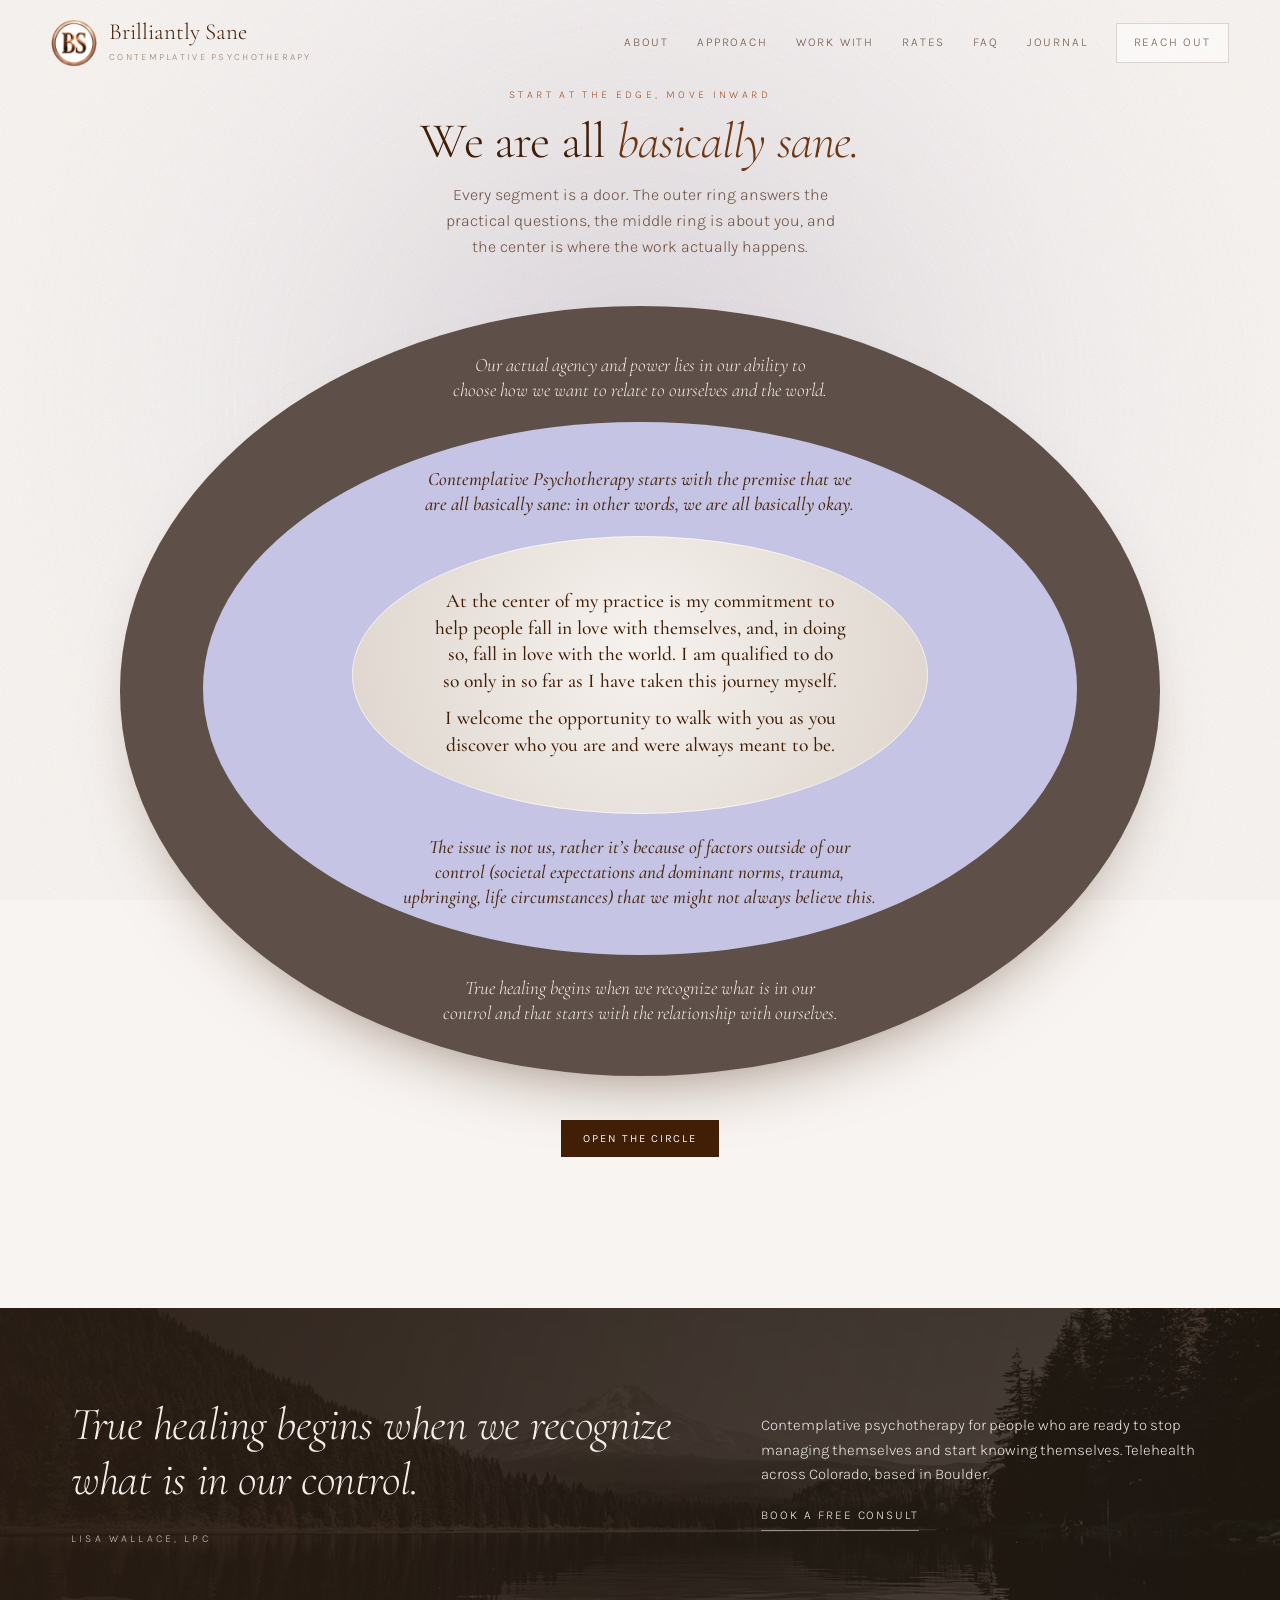
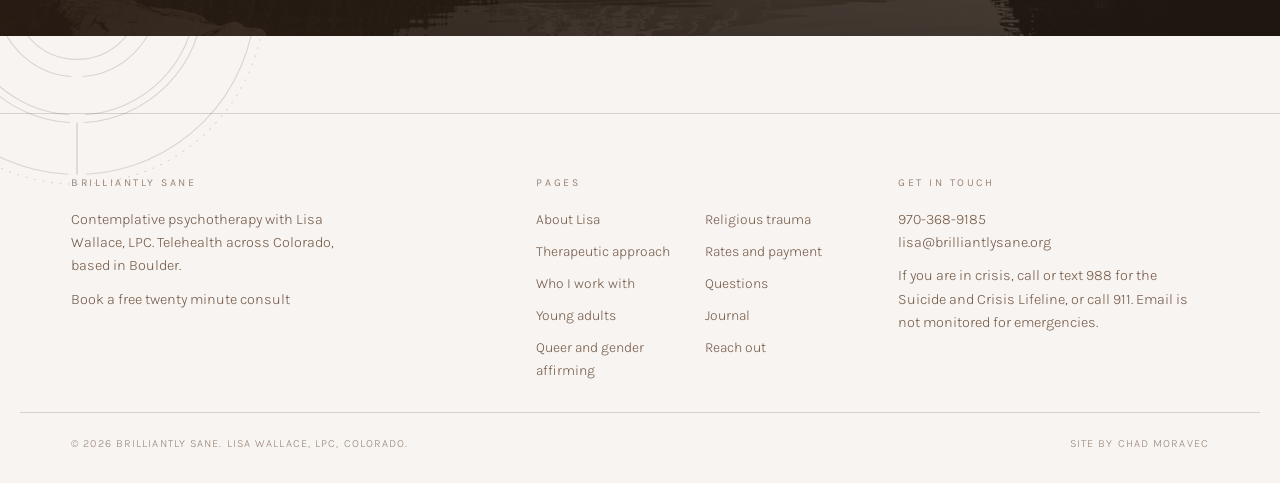
==== commit ec3b7be9: "Lisa's feedback: opening mandala, About Me center, bigger ring The homepage now opens on Lisa's own " ====
--- a/index.html
+++ b/index.html
@@ -5,6 +5,7 @@
 <meta name="viewport" content="width=device-width, initial-scale=1, viewport-fit=cover">
 <title>Brilliantly Sane | Contemplative Psychotherapy in Boulder, Colorado</title>
 <meta name="description" content="Contemplative psychotherapy with Lisa Wallace, LPC. Telehealth across Colorado, based in Boulder. $175 a session, free 20 minute consult.">
+<meta name="robots" content="noindex, nofollow">
 <link rel="canonical" href="https://losmanzanos.github.io/lisa/">
 <meta property="og:type" content="website">
 <meta property="og:site_name" content="Brilliantly Sane">
@@ -58,19 +59,34 @@
   <p class="sub">Every segment is a door. The outer ring answers the practical questions, the middle ring is about you, and the center is where the work actually happens.</p>
 </section>
 
-<div class="stage-wrap">
+<div class="stage-wrap" id="stageWrap">
+  <div class="mandala" id="mandala">
+    <div class="m-ring m-outer">
+      <p class="m-txt">Our actual agency and power lies in our ability to choose how we want to relate to ourselves and the world.</p>
+      <div class="m-ring m-mid">
+        <p class="m-txt">Contemplative Psychotherapy starts with the premise that we are all basically sane: in other words, we are all basically okay.</p>
+        <div class="m-ring m-core">
+          <p>At the center of my practice is my commitment to help people fall in love with themselves, and, in doing so, fall in love with the world. I am qualified to do so only in so far as I have taken this journey myself.</p>
+          <p>I welcome the opportunity to walk with you as you discover who you are and were always meant to be.</p>
+        </div>
+        <p class="m-txt">The issue is not us, rather it&rsquo;s because of factors outside of our control (societal expectations and dominant norms, trauma, upbringing, life circumstances) that we might not always believe this.</p>
+      </div>
+      <p class="m-txt">True healing begins when we recognize what is in our control and that starts with the relationship with ourselves.</p>
+    </div>
+  </div>
+
   <div class="stage" id="stage">
     <div class="orbit" aria-hidden="true"></div>
     <svg class="rings" id="ringSvg" viewBox="0 0 400 400" role="group" aria-label="Ring navigation"></svg>
-    <button class="core" id="core" aria-label="Meet Lisa Wallace, the center of the practice">
+    <button class="core" id="core" aria-label="About me, Lisa Wallace, the center of the practice">
       <span class="faces">
         <span class="face front">
           <picture>
-            <source srcset="assets/img/lisa.webp" type="image/webp">
-            <img class="portrait" src="assets/img/lisa.jpg" width="640" height="640" alt="Lisa Wallace smiling in a knit cap and dark glasses, one hand raised in a wave.">
+            <source srcset="assets/img/center-peak.webp" type="image/webp">
+            <img class="portrait" src="assets/img/center-peak.jpg" width="640" height="640" alt="">
           </picture>
           <span class="veil"></span>
-          <span class="plate"><span class="nm">Lisa</span><span class="rl">The Center</span></span>
+          <span class="plate"><span class="nm">About Me</span><span class="rl">Lisa Wallace, LPC</span></span>
         </span>
         <span class="face back">
           <span class="q">&ldquo;Help people fall in love with themselves, and, in doing so, fall in love with the world.&rdquo;</span>
@@ -83,12 +99,14 @@
 
 <div class="readout" id="readout">
   <div class="ro-idle">
-    <p class="hint">Hover a segment, click to learn more</p>
+    <button class="m-open" id="mOpen">Open the circle</button>
+    <p class="hint" id="hint">Hover a segment, click to learn more</p>
     <div class="legend">
       <span><i style="background:#5A4C44"></i>01 &middot; The Practical</span>
       <span><i style="background:#C4C2E5"></i>02 &middot; Who This Is For</span>
-      <span><i style="background:#CABFB6"></i>The Center &middot; Lisa</span>
+      <span><i style="background:#CABFB6"></i>The Center &middot; About Me</span>
     </div>
+    <button class="m-back" id="mBack">&larr; Back to the words</button>
   </div>
   <div class="ro-live">
     <p class="ro-eyebrow" id="roEyebrow"></p>
@@ -132,7 +150,7 @@
     <ul class="bits" id="pBits"></ul>
   </div>
   <div class="panel-foot">
-    <a class="tlink" href="/contact/" id="pCta">Learn more &rarr;</a>
+    <a class="tlink" href="contact/" id="pCta">Learn more &rarr;</a>
     <span class="note" id="pNote"></span>
   </div>
 </div>
--- a/assets/site.css
+++ b/assets/site.css
@@ -168,10 +168,8 @@
    Drawn from the homepage mandala geometry. Used instead of stock imagery
    so interior pages carry the brand rather than someone else's photograph. */
 .motif-layer{position:absolute;inset:0;overflow:hidden;pointer-events:none;z-index:0}
-.page-head > div:not(.motif-layer),.page-head .standfirst{position:relative;z-index:1}
 .motif{position:absolute;pointer-events:none;color:var(--ink);opacity:.10;width:clamp(240px,34vw,460px);aspect-ratio:1}
 .page-head{position:relative}
-.page-head .motif{right:-13%;top:-62%;opacity:.07;width:clamp(260px,30vw,420px)}
 .band{position:relative}
 .band .motif{color:#fff;opacity:.09;left:-9%;bottom:-46%;width:clamp(260px,30vw,420px)}
 .band .inner{position:relative;z-index:2}
@@ -191,7 +189,6 @@
   margin-top:14px;max-width:34ch;line-height:1.7}
 @media (max-width:1000px){
   .portrait-fig img{max-width:300px}
-  .page-head .motif{opacity:.06;top:-14%;width:300px}
 }
 @media (max-width:760px){
   .portrait-fig img{max-width:100%}
--- a/assets/home.css
+++ b/assets/home.css
@@ -6,8 +6,53 @@
 .lede .sub{max-width:46ch;margin:14px auto 0;font-size:clamp(13.5px,1.55vw,16px);line-height:1.62;color:var(--ink-70)}
 
 /* ---------- stage ---------- */
-.stage-wrap{position:relative;z-index:10;display:flex;justify-content:center;padding:clamp(26px,4vw,46px) 12px 0}
-.stage{--s:min(50vh,56vw,520px);position:relative;width:var(--s);height:var(--s)}
+/* The words layer and the ring share one grid cell and swap in place. */
+.stage-wrap{position:relative;z-index:10;display:grid;place-items:center;padding:clamp(26px,4vw,46px) 12px 0}
+.stage-wrap>*{grid-area:1/1}
+.stage{--s:min(68vh,62vw,660px);position:relative;width:var(--s);height:var(--s)}
+
+/* ---------- layer one: Lisa's words set in the rings ----------
+   Sized by its text rather than a fixed circle, so it reads as the wide
+   oval of Lisa's sketch on desktop and a tall one on a phone. */
+.mandala{--m:min(94vw,1040px);width:var(--m);cursor:pointer;-webkit-tap-highlight-color:transparent}
+.m-ring{border-radius:50%;display:flex;flex-direction:column;align-items:center;text-align:center}
+.m-ring p{margin:0;text-wrap:balance}
+.m-outer{background:#5E5048;color:#F3ECE6;padding:46px 0 50px;
+  box-shadow:0 34px 70px -40px rgba(65,30,6,.6);transition:transform .6s var(--ease)}
+.m-mid{width:84%;margin:20px 0;background:#C6C4E4;color:#4A2A12;padding:44px 0 46px}
+.m-core{width:66%;margin:20px 0;background:radial-gradient(circle at 50% 40%,#F6F2EE,#DCD3CB);color:var(--ink);
+  padding:52px 0 56px;box-shadow:inset 0 0 0 1px rgba(255,255,255,.55)}
+.m-txt{font-family:var(--serif);font-style:italic;font-size:19px;line-height:1.32}
+.m-outer>.m-txt{max-width:48%}
+.m-mid>.m-txt{max-width:56%;font-weight:500}
+.m-core p{max-width:76%;font-family:var(--serif);font-size:19.5px;line-height:1.36;font-weight:500}
+.m-core p+p{margin-top:.55em}
+.mandala:hover .m-outer{transform:scale(1.008)}
+
+/* The layer not in view is lifted out of the flow so the page height
+   follows whichever one is showing. */
+.mandala,.stage{transition:opacity .7s var(--ease),transform .9s var(--ease),visibility 0s linear 0s}
+.stage{position:absolute;top:clamp(26px,4vw,46px);left:50%;
+  opacity:0;visibility:hidden;transform:translateX(-50%) scale(.88);pointer-events:none}
+body.opened .stage{position:relative;top:auto;left:auto;opacity:1;visibility:visible;transform:none;pointer-events:auto}
+body.opened .mandala{position:absolute;top:clamp(26px,4vw,46px);left:50%;
+  opacity:0;visibility:hidden;transform:translateX(-50%) scale(1.04);pointer-events:none;
+  transition:opacity .45s var(--ease),transform .7s var(--ease),visibility 0s linear .7s}
+body:not(.ready) .mandala,body:not(.ready) .stage,body:not(.ready) .seg{transition:none!important}
+/* segments arrive one at a time, middle ring first */
+body.opened .seg{transition-delay:calc(var(--i)*55ms + 150ms)}
+body:not(.opened) .seg{opacity:0;transform:scale(.94)}
+body.opened .seg:hover,body.opened .seg.on,body.opened .stage.focus .seg{transition-delay:0s}
+
+.m-open,.m-back{background:none;border:1px solid var(--rule);font-family:var(--sans);font-size:11px;letter-spacing:.16em;
+  text-transform:uppercase;color:var(--ink-70);cursor:pointer;padding:11px 21px;
+  transition:background .3s var(--ease),color .3s var(--ease),border-color .3s var(--ease)}
+.m-open{background:var(--ink);color:var(--cream);border-color:var(--ink)}
+.m-open:hover{background:var(--copper-deep);border-color:var(--copper-deep)}
+.m-back{margin:18px auto 0;border-color:transparent;padding:8px 12px}
+.m-back:hover{color:var(--ink);border-color:var(--rule)}
+body:not(.opened) .ro-idle .hint,body:not(.opened) .legend,body:not(.opened) .m-back{display:none}
+body.opened .m-open{display:none}
 .orbit{position:absolute;left:50%;top:50%;transform:translate(-50%,-50%);width:105%;height:105%;border-radius:50%;
   border:1px dashed rgba(65,30,6,.15);animation:spin 72s linear infinite}
 .orbit::after{content:"";position:absolute;top:-4px;left:50%;width:7px;height:7px;margin-left:-3.5px;border-radius:50%;background:var(--copper);opacity:.5}
@@ -108,11 +153,21 @@
 .x:hover{background:var(--ink);color:var(--cream);transform:rotate(90deg)}
 
 /* ---------- responsive ---------- */
-@media (max-width:1100px){.stage{--s:min(52vh,70vw,480px)}}
+@media (max-width:1100px){.stage{--s:min(62vh,76vw,580px)}}
 
 @media (max-width:760px){
-  .stage{--s:min(70vw,360px)}
+  .stage{--s:min(90vw,440px)}
   .orbit{display:none}
+  /* on a phone the words need more height than a circle gives them, so the
+     rings stretch into tall ovals */
+  .mandala{--m:94vw}
+  .m-outer{padding:78px 0 84px}
+  .m-mid{width:92%;padding:80px 0 80px;margin:22px 0}
+  .m-core{width:94%;padding:58px 0 62px;margin:20px 0}
+  .m-txt{font-size:15.5px}
+  .m-core p{font-size:16px;max-width:80%}
+  .m-outer>.m-txt{max-width:64%}
+  .m-mid>.m-txt{max-width:62%}
   .seg .lbl{font-size:12px;letter-spacing:.06em}
   .core{width:40%;height:40%}
   .front .nm{font-size:calc(var(--s)*.058)}
@@ -149,7 +204,7 @@
 }
 
 @media (max-width:360px){
-  .stage{--s:min(82vw,290px)}
+  .stage{--s:min(92vw,330px)}
   .seg .lbl{font-size:13px;letter-spacing:.02em}
   .legend{gap:6px 14px}
   .legend span{font-size:9.5px;letter-spacing:.1em}
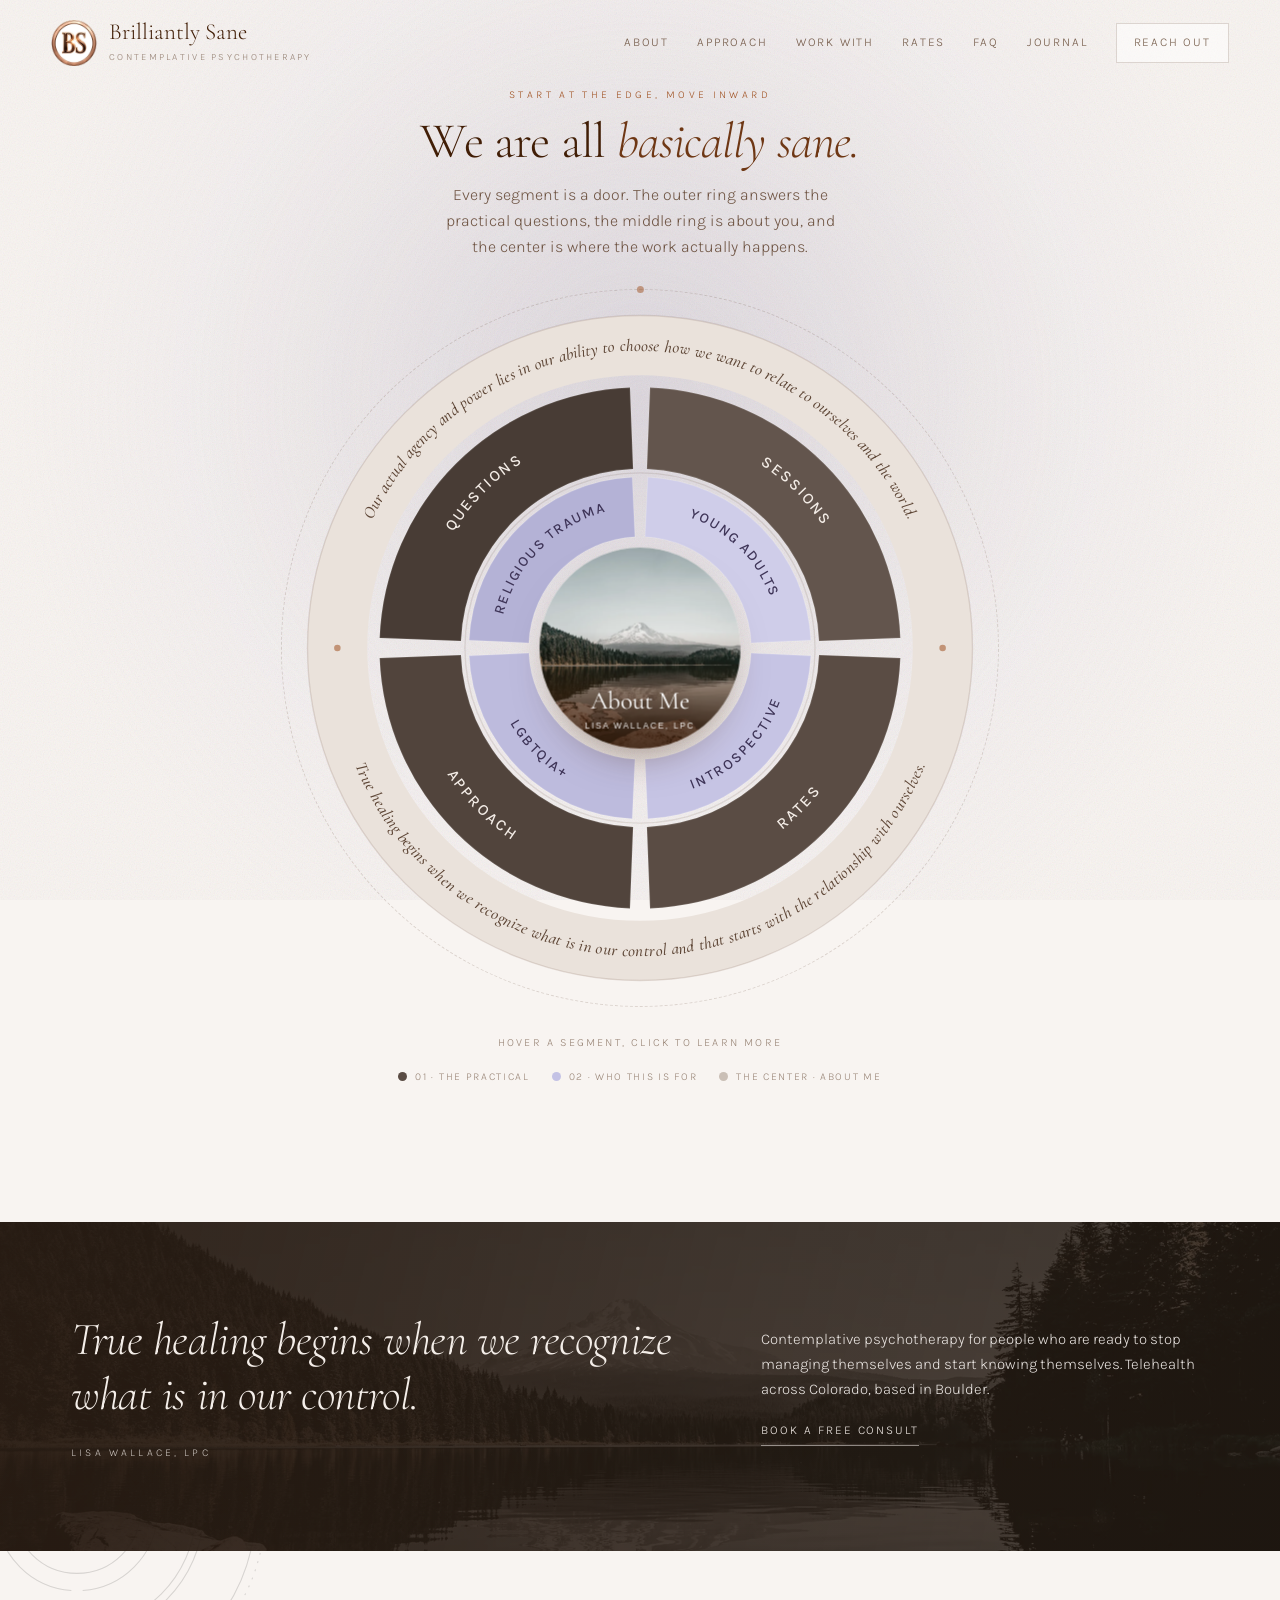
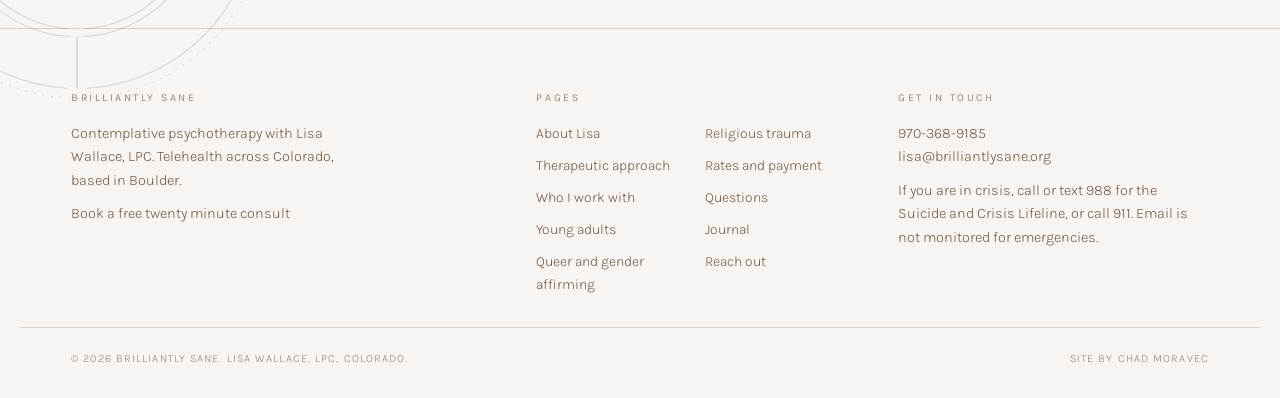
==== commit 6d8642aa: "Replace the click-through mandala with a third outer ring of Lisa's words All three rings are there " ====
--- a/index.html
+++ b/index.html
@@ -59,25 +59,11 @@
   <p class="sub">Every segment is a door. The outer ring answers the practical questions, the middle ring is about you, and the center is where the work actually happens.</p>
 </section>
 
-<div class="stage-wrap" id="stageWrap">
-  <div class="mandala" id="mandala">
-    <div class="m-ring m-outer">
-      <p class="m-txt">Our actual agency and power lies in our ability to choose how we want to relate to ourselves and the world.</p>
-      <div class="m-ring m-mid">
-        <p class="m-txt">Contemplative Psychotherapy starts with the premise that we are all basically sane: in other words, we are all basically okay.</p>
-        <div class="m-ring m-core">
-          <p>At the center of my practice is my commitment to help people fall in love with themselves, and, in doing so, fall in love with the world. I am qualified to do so only in so far as I have taken this journey myself.</p>
-          <p>I welcome the opportunity to walk with you as you discover who you are and were always meant to be.</p>
-        </div>
-        <p class="m-txt">The issue is not us, rather it&rsquo;s because of factors outside of our control (societal expectations and dominant norms, trauma, upbringing, life circumstances) that we might not always believe this.</p>
-      </div>
-      <p class="m-txt">True healing begins when we recognize what is in our control and that starts with the relationship with ourselves.</p>
-    </div>
-  </div>
-
+<div class="stage-wrap">
+  <p class="words words-top">Our actual agency and power lies in our ability to choose how we want to relate to ourselves and the world.</p>
   <div class="stage" id="stage">
     <div class="orbit" aria-hidden="true"></div>
-    <svg class="rings" id="ringSvg" viewBox="0 0 400 400" role="group" aria-label="Ring navigation"></svg>
+    <svg class="rings" id="ringSvg" viewBox="-52 -52 504 504" role="group" aria-label="Ring navigation"></svg>
     <button class="core" id="core" aria-label="About me, Lisa Wallace, the center of the practice">
       <span class="faces">
         <span class="face front">
@@ -95,18 +81,17 @@
       </span>
     </button>
   </div>
+  <p class="words words-bot">True healing begins when we recognize what is in our control and that starts with the relationship with ourselves.</p>
 </div>
 
 <div class="readout" id="readout">
   <div class="ro-idle">
-    <button class="m-open" id="mOpen">Open the circle</button>
     <p class="hint" id="hint">Hover a segment, click to learn more</p>
     <div class="legend">
       <span><i style="background:#5A4C44"></i>01 &middot; The Practical</span>
       <span><i style="background:#C4C2E5"></i>02 &middot; Who This Is For</span>
       <span><i style="background:#CABFB6"></i>The Center &middot; About Me</span>
     </div>
-    <button class="m-back" id="mBack">&larr; Back to the words</button>
   </div>
   <div class="ro-live">
     <p class="ro-eyebrow" id="roEyebrow"></p>
--- a/assets/home.css
+++ b/assets/home.css
@@ -6,53 +6,21 @@
 .lede .sub{max-width:46ch;margin:14px auto 0;font-size:clamp(13.5px,1.55vw,16px);line-height:1.62;color:var(--ink-70)}
 
 /* ---------- stage ---------- */
-/* The words layer and the ring share one grid cell and swap in place. */
-.stage-wrap{position:relative;z-index:10;display:grid;place-items:center;padding:clamp(26px,4vw,46px) 12px 0}
-.stage-wrap>*{grid-area:1/1}
-.stage{--s:min(68vh,62vw,660px);position:relative;width:var(--s);height:var(--s)}
+.stage-wrap{position:relative;z-index:10;display:flex;flex-direction:column;align-items:center;padding:clamp(26px,4vw,46px) 12px 0}
+/* --c is the center disc: 148 of the 504 units the three rings span */
+.stage{--s:min(76vh,66vw,740px);--c:calc(var(--s)*.2937);position:relative;width:var(--s);height:var(--s)}
 
-/* ---------- layer one: Lisa's words set in the rings ----------
-   Sized by its text rather than a fixed circle, so it reads as the wide
-   oval of Lisa's sketch on desktop and a tall one on a phone. */
-.mandala{--m:min(94vw,1040px);width:var(--m);cursor:pointer;-webkit-tap-highlight-color:transparent}
-.m-ring{border-radius:50%;display:flex;flex-direction:column;align-items:center;text-align:center}
-.m-ring p{margin:0;text-wrap:balance}
-.m-outer{background:#5E5048;color:#F3ECE6;padding:46px 0 50px;
-  box-shadow:0 34px 70px -40px rgba(65,30,6,.6);transition:transform .6s var(--ease)}
-.m-mid{width:84%;margin:20px 0;background:#C6C4E4;color:#4A2A12;padding:44px 0 46px}
-.m-core{width:66%;margin:20px 0;background:radial-gradient(circle at 50% 40%,#F6F2EE,#DCD3CB);color:var(--ink);
-  padding:52px 0 56px;box-shadow:inset 0 0 0 1px rgba(255,255,255,.55)}
-.m-txt{font-family:var(--serif);font-style:italic;font-size:19px;line-height:1.32}
-.m-outer>.m-txt{max-width:48%}
-.m-mid>.m-txt{max-width:56%;font-weight:500}
-.m-core p{max-width:76%;font-family:var(--serif);font-size:19.5px;line-height:1.36;font-weight:500}
-.m-core p+p{margin-top:.55em}
-.mandala:hover .m-outer{transform:scale(1.008)}
+/* ring 00, Lisa's words */
+.words-ring{pointer-events:none;transition:opacity .4s var(--ease)}
+.words-ring .band{stroke:#EAE2DB}
+.words-ring .edge{stroke:rgba(65,30,6,.12);stroke-width:1}
+.words-ring .wtxt{font-family:var(--serif);font-style:italic;font-weight:500;fill:#5E4636;letter-spacing:.015em}
+.words-ring .pip{fill:var(--copper);opacity:.55}
+.stage.focus .words-ring{opacity:.55}
+/* the same words as text: read aloud on desktop, shown on phones */
+.words{position:absolute;width:1px;height:1px;overflow:hidden;clip:rect(0 0 0 0);white-space:nowrap;margin:0;max-width:30ch;text-align:center;font-family:var(--serif);font-style:italic;
+  font-size:18px;line-height:1.35;color:#5E4636;text-wrap:balance}
 
-/* The layer not in view is lifted out of the flow so the page height
-   follows whichever one is showing. */
-.mandala,.stage{transition:opacity .7s var(--ease),transform .9s var(--ease),visibility 0s linear 0s}
-.stage{position:absolute;top:clamp(26px,4vw,46px);left:50%;
-  opacity:0;visibility:hidden;transform:translateX(-50%) scale(.88);pointer-events:none}
-body.opened .stage{position:relative;top:auto;left:auto;opacity:1;visibility:visible;transform:none;pointer-events:auto}
-body.opened .mandala{position:absolute;top:clamp(26px,4vw,46px);left:50%;
-  opacity:0;visibility:hidden;transform:translateX(-50%) scale(1.04);pointer-events:none;
-  transition:opacity .45s var(--ease),transform .7s var(--ease),visibility 0s linear .7s}
-body:not(.ready) .mandala,body:not(.ready) .stage,body:not(.ready) .seg{transition:none!important}
-/* segments arrive one at a time, middle ring first */
-body.opened .seg{transition-delay:calc(var(--i)*55ms + 150ms)}
-body:not(.opened) .seg{opacity:0;transform:scale(.94)}
-body.opened .seg:hover,body.opened .seg.on,body.opened .stage.focus .seg{transition-delay:0s}
-
-.m-open,.m-back{background:none;border:1px solid var(--rule);font-family:var(--sans);font-size:11px;letter-spacing:.16em;
-  text-transform:uppercase;color:var(--ink-70);cursor:pointer;padding:11px 21px;
-  transition:background .3s var(--ease),color .3s var(--ease),border-color .3s var(--ease)}
-.m-open{background:var(--ink);color:var(--cream);border-color:var(--ink)}
-.m-open:hover{background:var(--copper-deep);border-color:var(--copper-deep)}
-.m-back{margin:18px auto 0;border-color:transparent;padding:8px 12px}
-.m-back:hover{color:var(--ink);border-color:var(--rule)}
-body:not(.opened) .ro-idle .hint,body:not(.opened) .legend,body:not(.opened) .m-back{display:none}
-body.opened .m-open{display:none}
 .orbit{position:absolute;left:50%;top:50%;transform:translate(-50%,-50%);width:105%;height:105%;border-radius:50%;
   border:1px dashed rgba(65,30,6,.15);animation:spin 72s linear infinite}
 .orbit::after{content:"";position:absolute;top:-4px;left:50%;width:7px;height:7px;margin-left:-3.5px;border-radius:50%;background:var(--copper);opacity:.5}
@@ -73,7 +41,7 @@
 .gapline{pointer-events:none}
 
 /* center flip card */
-.core{position:absolute;left:50%;top:50%;transform:translate(-50%,-50%);width:37%;height:37%;border:0;padding:0;background:none;
+.core{position:absolute;left:50%;top:50%;transform:translate(-50%,-50%);width:var(--c);height:var(--c);border:0;padding:0;background:none;
   perspective:1100px;cursor:pointer;z-index:6;-webkit-tap-highlight-color:transparent;transition:transform .55s var(--ease)}
 .core:hover,.core.on{transform:translate(-50%,-50%) scale(1.045)}
 .core:focus-visible{outline:2px solid var(--copper);outline-offset:8px;border-radius:50%}
@@ -86,11 +54,11 @@
 .front .portrait{position:absolute;inset:0;width:100%;height:100%;object-fit:cover;filter:saturate(.86) contrast(.97)}
 .front .veil{position:absolute;inset:0;background:linear-gradient(180deg,rgba(65,30,6,0) 42%,rgba(65,30,6,.55) 72%,rgba(50,22,4,.86) 100%)}
 .front .plate{position:relative;margin-top:auto;color:#fff;text-shadow:0 1px 14px rgba(65,30,6,.55)}
-.front .nm{display:block;font-family:var(--serif);font-size:calc(var(--s)*.046);line-height:1}
-.front .rl{display:block;font-size:calc(var(--s)*.0155);letter-spacing:.2em;text-transform:uppercase;opacity:.92;margin-top:7px}
+.front .nm{display:block;font-family:var(--serif);font-size:calc(var(--c)*.124);line-height:1}
+.front .rl{display:block;font-size:calc(var(--c)*.042);letter-spacing:.2em;text-transform:uppercase;opacity:.92;margin-top:7px}
 .back{background:linear-gradient(160deg,#F5F1ED,var(--stone));transform:rotateY(180deg);color:var(--ink)}
-.back .q{font-family:var(--serif);font-style:italic;font-size:calc(var(--s)*.031);line-height:1.32;max-width:92%}
-.back .go{margin-top:calc(var(--s)*.024);font-size:calc(var(--s)*.0165);letter-spacing:.16em;text-transform:uppercase;color:var(--copper-deep)}
+.back .q{font-family:var(--serif);font-style:italic;font-size:calc(var(--c)*.084);line-height:1.32;max-width:92%}
+.back .go{margin-top:calc(var(--c)*.065);font-size:calc(var(--c)*.0446);letter-spacing:.16em;text-transform:uppercase;color:var(--copper-deep)}
 
 /* ---------- readout ----------
    Both states share one grid cell, so the block is exactly as tall as the
@@ -153,27 +121,22 @@
 .x:hover{background:var(--ink);color:var(--cream);transform:rotate(90deg)}
 
 /* ---------- responsive ---------- */
-@media (max-width:1100px){.stage{--s:min(62vh,76vw,580px)}}
+@media (max-width:1100px){.stage{--s:min(68vh,84vw,640px)}}
 
 @media (max-width:760px){
   .stage{--s:min(90vw,440px)}
   .orbit{display:none}
-  /* on a phone the words need more height than a circle gives them, so the
-     rings stretch into tall ovals */
-  .mandala{--m:94vw}
-  .m-outer{padding:78px 0 84px}
-  .m-mid{width:92%;padding:80px 0 80px;margin:22px 0}
-  .m-core{width:94%;padding:58px 0 62px;margin:20px 0}
-  .m-txt{font-size:15.5px}
-  .m-core p{font-size:16px;max-width:80%}
-  .m-outer>.m-txt{max-width:64%}
-  .m-mid>.m-txt{max-width:62%}
+  /* phones drop ring 00 and set Lisa's words above and below instead */
+  .stage{--c:calc(var(--s)*.40)}
+  .words-ring{display:none}
+  .words{position:static;width:auto;height:auto;overflow:visible;clip:auto;white-space:normal}
+  .words-top{margin-bottom:24px}
+  .words-bot{margin-top:28px}
   .seg .lbl{font-size:12px;letter-spacing:.06em}
-  .core{width:40%;height:40%}
-  .front .nm{font-size:calc(var(--s)*.058)}
-  .front .rl{font-size:calc(var(--s)*.021)}
-  .back .q{font-size:calc(var(--s)*.039)}
-  .back .go{font-size:calc(var(--s)*.021)}
+  .front .nm{font-size:calc(var(--c)*.145)}
+  .front .rl{font-size:calc(var(--c)*.0525)}
+  .back .q{font-size:calc(var(--c)*.0975)}
+  .back .go{font-size:calc(var(--c)*.0525)}
 
   /* bottom sheet */
   .panel{
@@ -198,7 +161,7 @@
 
 /* short landscape phones: keep the whole wheel on screen */
 @media (max-height:520px) and (orientation:landscape){
-  .stage{--s:min(74vh,46vw,300px)}
+  .stage{--s:min(74vh,46vw,340px)}
   .lede .sub{display:none}
   .panel{max-height:94vh;max-height:94dvh}
 }
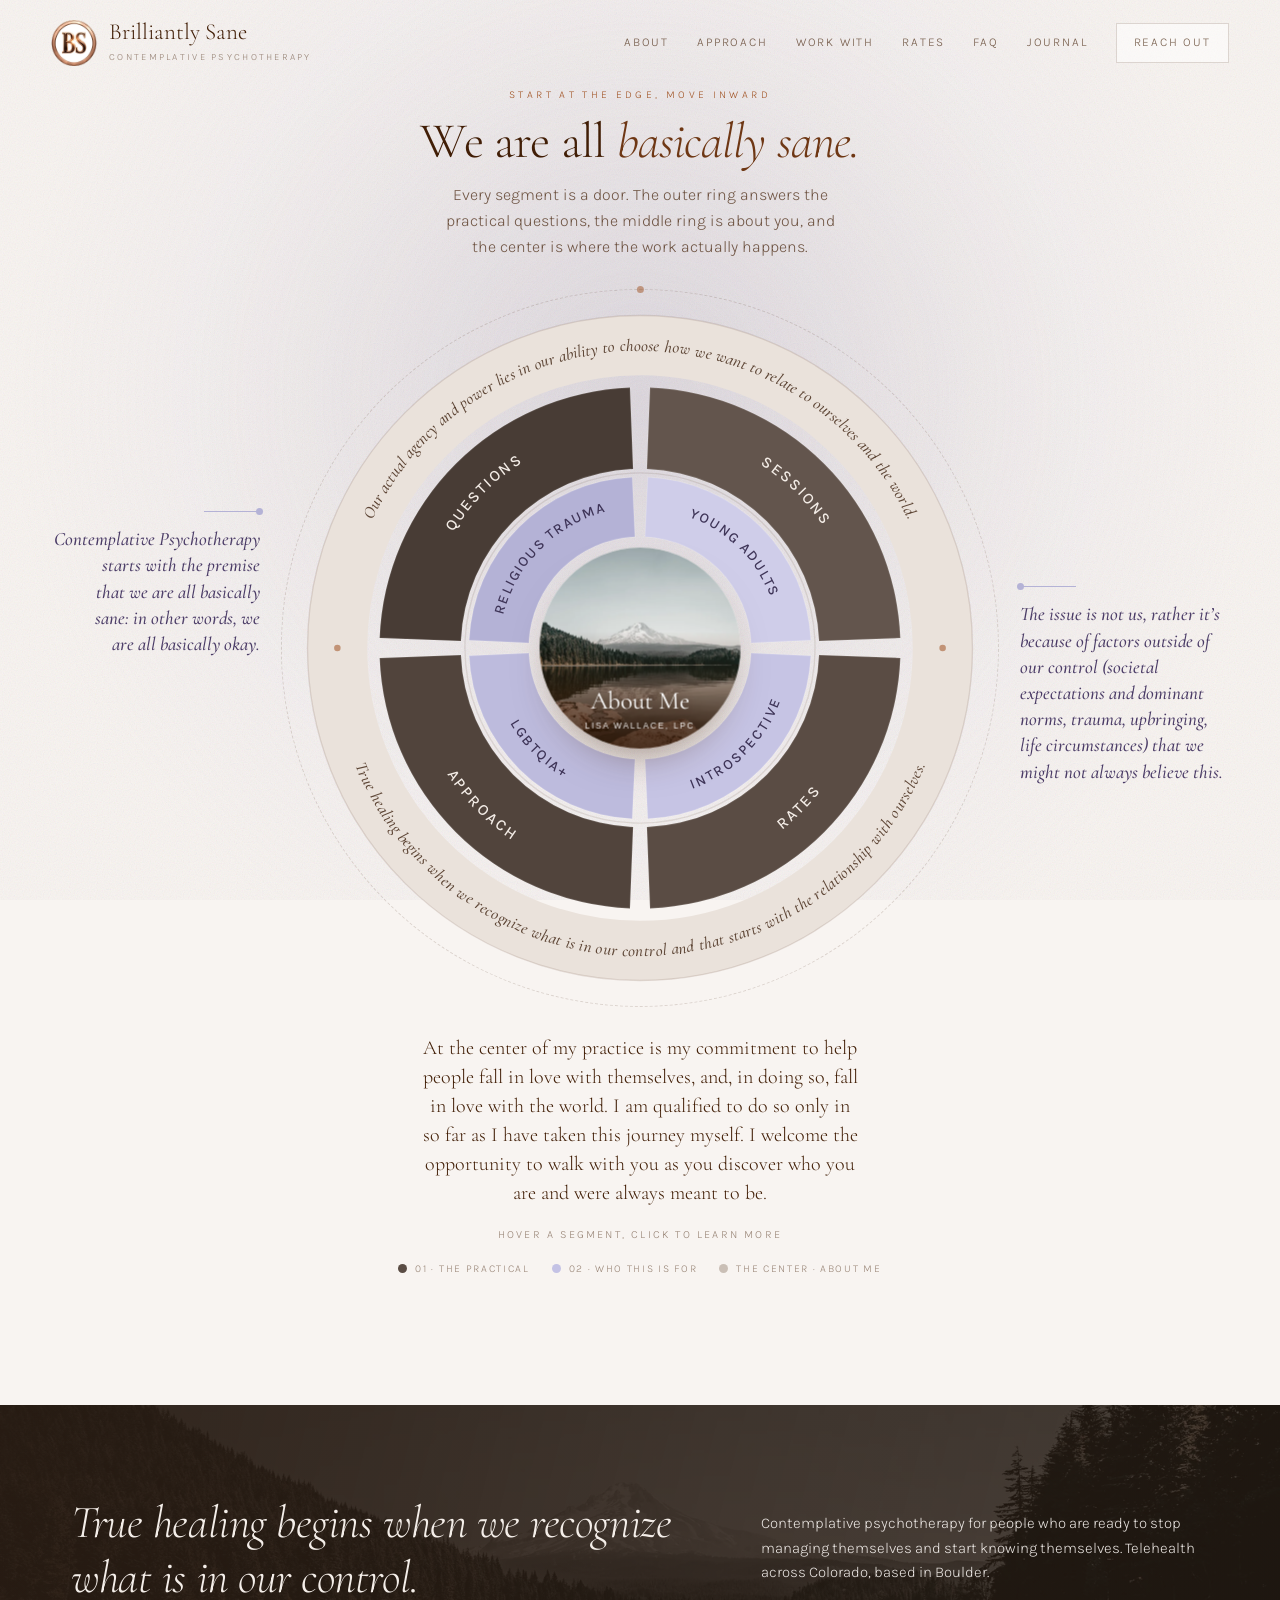
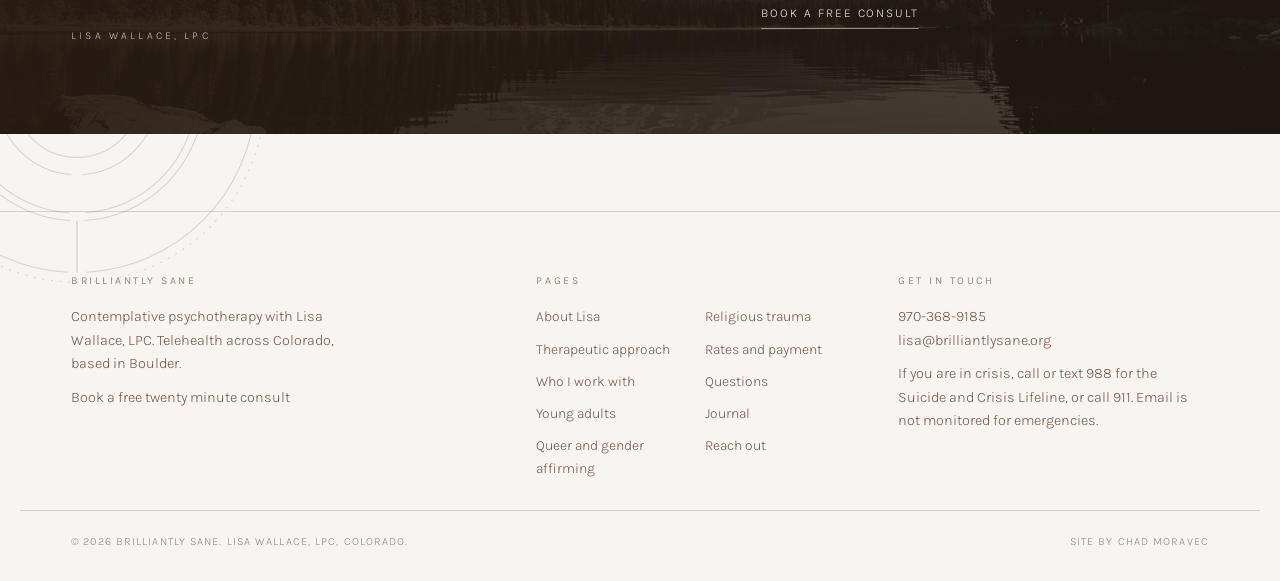
==== commit f058e000: "Set all of Lisa's sketch around the wheel, with an entrance and linked hover Her middle-ring sentenc" ====
--- a/index.html
+++ b/index.html
@@ -61,6 +61,7 @@
 
 <div class="stage-wrap">
   <p class="words words-top">Our actual agency and power lies in our ability to choose how we want to relate to ourselves and the world.</p>
+  <p class="mid-words mid-top">Contemplative Psychotherapy starts with the premise that we are all basically sane: in other words, we are all basically okay.</p>
   <div class="stage" id="stage">
     <div class="orbit" aria-hidden="true"></div>
     <svg class="rings" id="ringSvg" viewBox="-52 -52 504 504" role="group" aria-label="Ring navigation"></svg>
@@ -81,11 +82,13 @@
       </span>
     </button>
   </div>
+  <p class="mid-words mid-bot">The issue is not us, rather it&rsquo;s because of factors outside of our control (societal expectations and dominant norms, trauma, upbringing, life circumstances) that we might not always believe this.</p>
   <p class="words words-bot">True healing begins when we recognize what is in our control and that starts with the relationship with ourselves.</p>
 </div>
 
 <div class="readout" id="readout">
   <div class="ro-idle">
+    <p class="center-words">At the center of my practice is my commitment to help people fall in love with themselves, and, in doing so, fall in love with the world. I am qualified to do so only in so far as I have taken this journey myself. I welcome the opportunity to walk with you as you discover who you are and were always meant to be.</p>
     <p class="hint" id="hint">Hover a segment, click to learn more</p>
     <div class="legend">
       <span><i style="background:#5A4C44"></i>01 &middot; The Practical</span>
--- a/assets/home.css
+++ b/assets/home.css
@@ -6,9 +6,25 @@
 .lede .sub{max-width:46ch;margin:14px auto 0;font-size:clamp(13.5px,1.55vw,16px);line-height:1.62;color:var(--ink-70)}
 
 /* ---------- stage ---------- */
-.stage-wrap{position:relative;z-index:10;display:flex;flex-direction:column;align-items:center;padding:clamp(26px,4vw,46px) 12px 0}
+/* Lisa's sketch, read from the outside in: her outer sentences ride ring 00,
+   her middle ones flank the wheel as callouts pointing at the lavender ring,
+   and her center paragraph waits under the wheel until a segment is hovered. */
+.stage-wrap{position:relative;z-index:10;display:grid;justify-content:center;align-items:center;
+  grid-template-columns:minmax(0,1fr) auto minmax(0,1fr);grid-template-areas:"mtop stage mbot";
+  column-gap:clamp(20px,3vw,48px);padding:clamp(26px,4vw,46px) var(--gut) 0}
+.stage{grid-area:stage}
+.mid-top{grid-area:mtop;align-self:start;margin-top:calc(var(--s0)*.30);text-align:right;justify-self:end}
+.mid-bot{grid-area:mbot;align-self:end;margin-bottom:calc(var(--s0)*.30);text-align:left;justify-self:start}
+.mid-words{--s0:min(76vh,58vw,740px);position:relative;max-width:270px;margin-left:0;margin-right:0;
+  font-family:var(--serif);font-style:italic;font-weight:500;font-size:19px;line-height:1.38;color:#4A3B66;text-wrap:balance}
+.mid-words::before{content:"";display:block;width:56px;height:1px;background:#B4B2D6;margin:0 0 14px}
+.mid-words::after{content:"";position:absolute;top:-3px;width:7px;height:7px;border-radius:50%;background:#B4B2D6}
+.mid-top::before{margin-left:auto}
+.mid-top::after{right:-3px}
+.mid-bot::after{left:-3px}
+.center-words{max-width:44ch;margin:0 auto 18px;font-family:var(--serif);font-size:20px;line-height:1.45;color:var(--ink);text-wrap:pretty}
 /* --c is the center disc: 148 of the 504 units the three rings span */
-.stage{--s:min(76vh,66vw,740px);--c:calc(var(--s)*.2937);position:relative;width:var(--s);height:var(--s)}
+.stage{--s:min(76vh,58vw,740px);--c:calc(var(--s)*.2937);position:relative;width:var(--s);height:var(--s)}
 
 /* ring 00, Lisa's words */
 .words-ring{pointer-events:none;transition:opacity .4s var(--ease)}
@@ -16,7 +32,6 @@
 .words-ring .edge{stroke:rgba(65,30,6,.12);stroke-width:1}
 .words-ring .wtxt{font-family:var(--serif);font-style:italic;font-weight:500;fill:#5E4636;letter-spacing:.015em}
 .words-ring .pip{fill:var(--copper);opacity:.55}
-.stage.focus .words-ring{opacity:.55}
 /* the same words as text: read aloud on desktop, shown on phones */
 .words{position:absolute;width:1px;height:1px;overflow:hidden;clip:rect(0 0 0 0);white-space:nowrap;margin:0;max-width:30ch;text-align:center;font-family:var(--serif);font-style:italic;
   font-size:18px;line-height:1.35;color:#5E4636;text-wrap:balance}
@@ -41,7 +56,7 @@
 .gapline{pointer-events:none}
 
 /* center flip card */
-.core{position:absolute;left:50%;top:50%;transform:translate(-50%,-50%);width:var(--c);height:var(--c);border:0;padding:0;background:none;
+.core{position:absolute;left:50%;top:50%;transform:translate(-50%,-50%);width:var(--c);height:var(--c);border:0;border-radius:50%;padding:0;background:none;
   perspective:1100px;cursor:pointer;z-index:6;-webkit-tap-highlight-color:transparent;transition:transform .55s var(--ease)}
 .core:hover,.core.on{transform:translate(-50%,-50%) scale(1.045)}
 .core:focus-visible{outline:2px solid var(--copper);outline-offset:8px;border-radius:50%}
@@ -59,6 +74,35 @@
 .back{background:linear-gradient(160deg,#F5F1ED,var(--stone));transform:rotateY(180deg);color:var(--ink)}
 .back .q{font-family:var(--serif);font-style:italic;font-size:calc(var(--c)*.084);line-height:1.32;max-width:92%}
 .back .go{margin-top:calc(var(--c)*.065);font-size:calc(var(--c)*.0446);letter-spacing:.16em;text-transform:uppercase;color:var(--copper-deep)}
+
+/* ---------- arrival and linked hover ----------
+   On load the words ring turns into place, the doors open outward middle
+   ring first, and the callout rules draw in. Hovering a ring lights the part
+   of Lisa's sketch that belongs to it. */
+@keyframes wordsIn{from{opacity:0;transform:rotate(-10deg)}to{opacity:1;transform:none}}
+@keyframes bloom{from{opacity:0;transform:scale(.9)}to{opacity:1;transform:none}}
+@keyframes coreIn{from{opacity:0;transform:translate(-50%,-50%) scale(.82)}to{opacity:1;transform:translate(-50%,-50%)}}
+@keyframes rise{from{opacity:0;transform:translateY(12px)}to{opacity:1;transform:none}}
+@keyframes draw{from{transform:scaleX(0)}to{transform:scaleX(1)}}
+.words-ring{transform-box:view-box;transform-origin:200px 200px;animation:wordsIn 1.6s var(--ease) both}
+.seg{animation:bloom .9s var(--ease) backwards;animation-delay:calc(var(--i)*70ms + 250ms)}
+.core{animation:coreIn 1s var(--ease) .15s backwards}
+.mid-words{animation:rise 1s var(--ease) .9s backwards}
+.mid-words::before{transform-origin:right;animation:draw .9s var(--ease) 1.2s backwards;transition:width .5s var(--ease),background .5s var(--ease)}
+.mid-bot::before{transform-origin:left}
+.mid-words::after{transition:transform .5s var(--ease),background .5s var(--ease)}
+.mid-words{transition:color .5s var(--ease),opacity .5s var(--ease)}
+.words-ring .wtxt{transition:fill .5s var(--ease)}
+.words-ring .band{transition:stroke .5s var(--ease)}
+
+[data-ring] .mid-words{opacity:.45}
+[data-ring="mid"] .mid-words{opacity:1;color:#2F2450}
+[data-ring="mid"] .mid-words::before{width:96px;background:#8F8CC4}
+[data-ring="mid"] .mid-words::after{background:#8F8CC4;transform:scale(1.7)}
+.stage.focus .words-ring{opacity:.5}
+[data-ring="out"] .stage.focus .words-ring{opacity:1}
+[data-ring="out"] .words-ring .band{stroke:#E2D6CB}
+[data-ring="out"] .words-ring .wtxt{fill:var(--ink)}
 
 /* ---------- readout ----------
    Both states share one grid cell, so the block is exactly as tall as the
@@ -121,7 +165,12 @@
 .x:hover{background:var(--ink);color:var(--cream);transform:rotate(90deg)}
 
 /* ---------- responsive ---------- */
-@media (max-width:1100px){.stage{--s:min(68vh,84vw,640px)}}
+@media (max-width:1180px){
+  .stage{--s:min(68vh,84vw,640px)}
+  .stage-wrap{grid-template-columns:minmax(0,1fr) minmax(0,1fr);grid-template-areas:"stage stage" "mtop mbot";row-gap:34px}
+  .stage{justify-self:center}
+  .mid-top,.mid-bot{margin:0;align-self:start;max-width:320px}
+}
 
 @media (max-width:760px){
   .stage{--s:min(90vw,440px)}
@@ -132,6 +181,19 @@
   .words{position:static;width:auto;height:auto;overflow:visible;clip:auto;white-space:normal}
   .words-top{margin-bottom:24px}
   .words-bot{margin-top:28px}
+  .stage-wrap{display:flex;flex-direction:column;align-items:center}
+  .stage-wrap>.words-top{order:1}
+  .stage-wrap>.mid-top{order:2}
+  .stage-wrap>.stage{order:3}
+  .stage-wrap>.mid-bot{order:4}
+  .stage-wrap>.words-bot{order:5}
+  .mid-words{max-width:30ch;font-size:17px;text-align:center;margin:0}
+  .mid-words::after{display:none}
+  .mid-words::before{margin:0 auto 12px;width:40px}
+  .mid-top{margin-bottom:26px}
+  .mid-bot{margin-top:26px}
+  .words-bot{margin-top:22px}
+  .center-words{font-size:18px}
   .seg .lbl{font-size:12px;letter-spacing:.06em}
   .front .nm{font-size:calc(var(--c)*.145)}
   .front .rl{font-size:calc(var(--c)*.0525)}
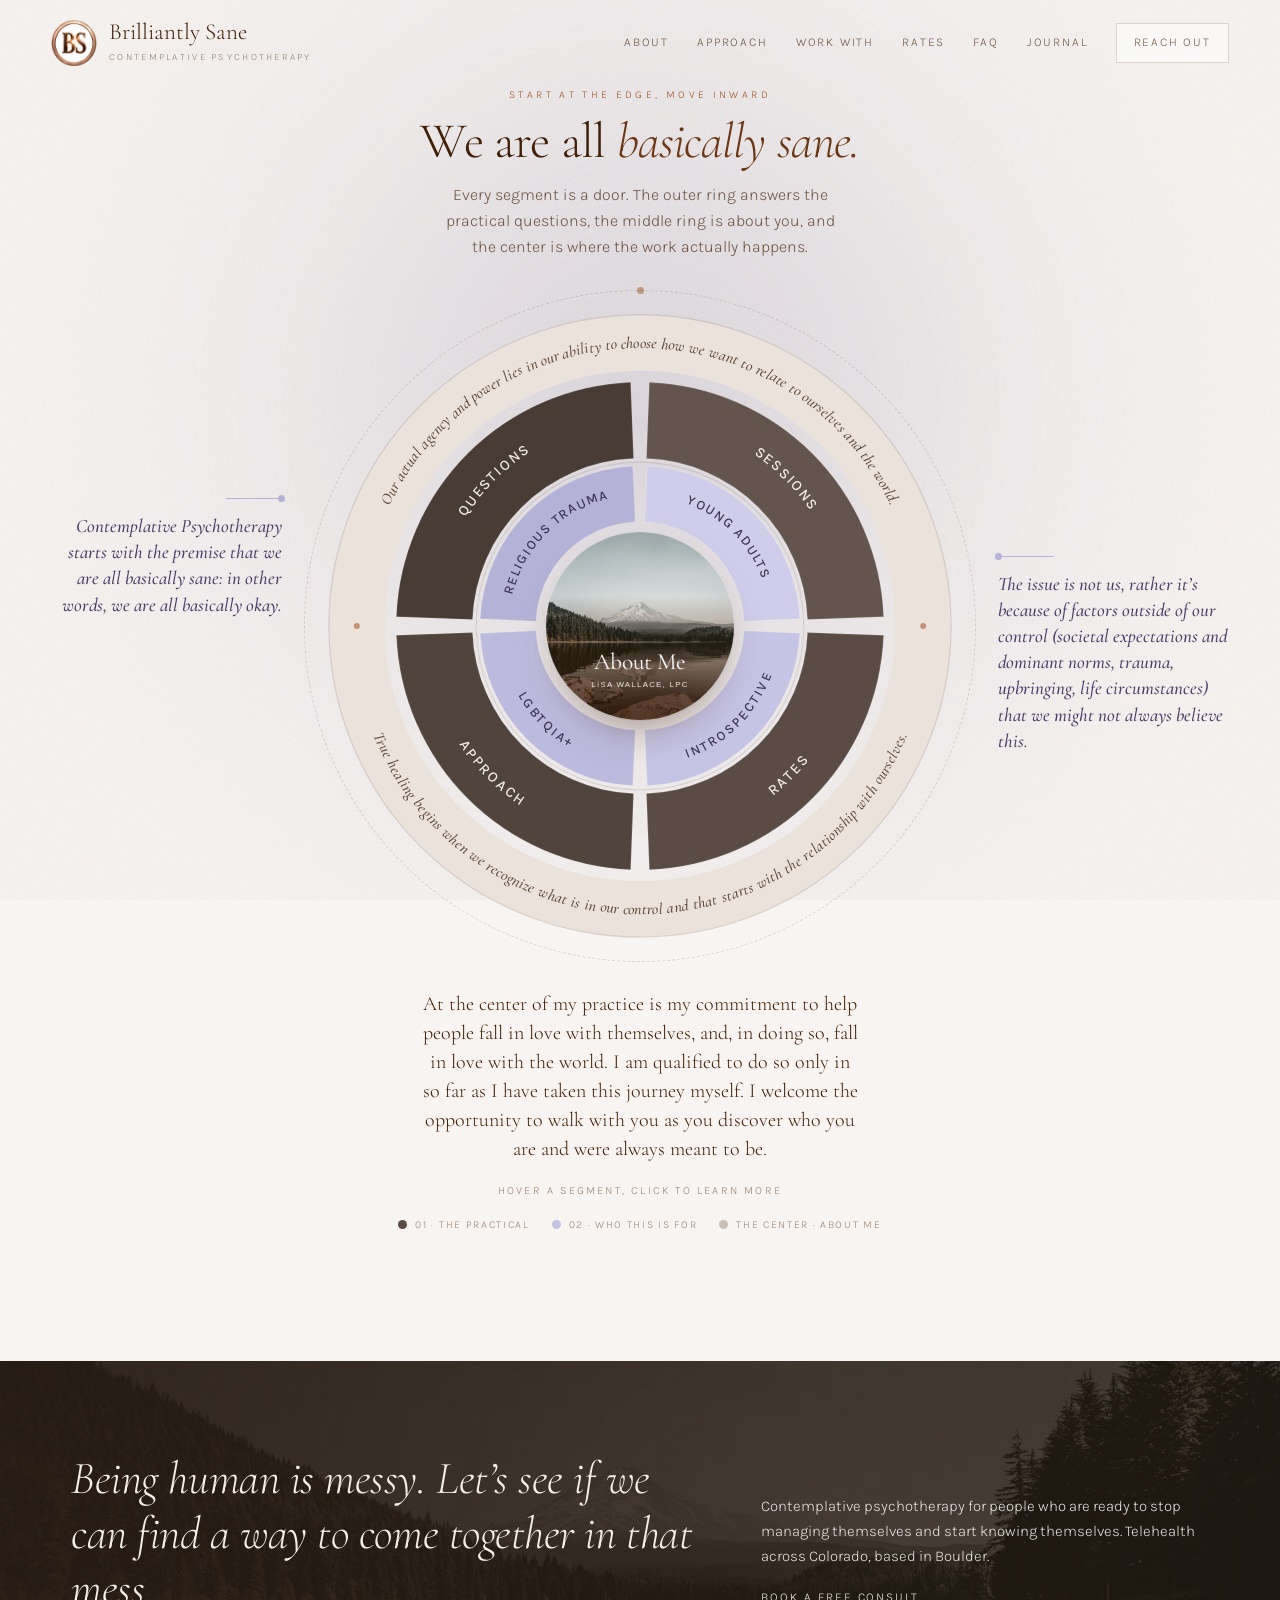
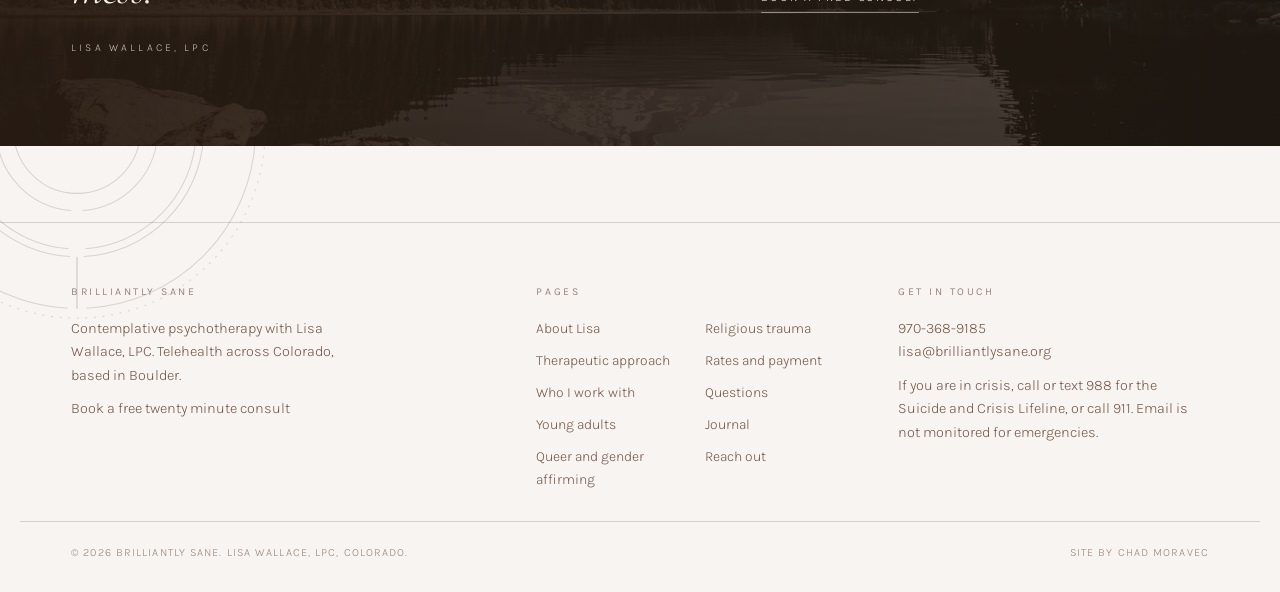
==== commit fffa2926: "Mobile pass and sitewide polish Homepage on phones: the wheel now comes straight after the headline " ====
--- a/index.html
+++ b/index.html
@@ -50,6 +50,7 @@
       <a href="faq/">FAQ</a>
       <a href="journal/">Journal</a>
       <a class="cta" href="contact/">Reach out</a>
+      <p class="nav-foot"><a href="tel:+19703689185">970-368-9185</a><a href="mailto:lisa@brilliantlysane.org">lisa@brilliantlysane.org</a></p>
   </nav>
 </header>
 <main id="main">
@@ -104,6 +105,17 @@
   </div>
 </div>
 
+<section class="sketch" aria-labelledby="sketchH">
+  <p class="kicker" id="sketchH">From the edge to the center, and back out</p>
+  <ol>
+    <li class="sk sk0"><svg class="ri" viewBox="0 0 32 32" aria-hidden="true"><circle class="r0 lit" cx="16" cy="16" r="13.5"/><circle class="r1" cx="16" cy="16" r="8.75"/><circle class="r2" cx="16" cy="16" r="4.5"/></svg><p>Our actual agency and power lies in our ability to choose how we want to relate to ourselves and the world.</p></li>
+    <li class="sk sk1"><svg class="ri" viewBox="0 0 32 32" aria-hidden="true"><circle class="r0" cx="16" cy="16" r="13.5"/><circle class="r1 lit" cx="16" cy="16" r="8.75"/><circle class="r2" cx="16" cy="16" r="4.5"/></svg><p>Contemplative Psychotherapy starts with the premise that we are all basically sane: in other words, we are all basically okay.</p></li>
+    <li class="sk sk2"><svg class="ri" viewBox="0 0 32 32" aria-hidden="true"><circle class="r0" cx="16" cy="16" r="13.5"/><circle class="r1" cx="16" cy="16" r="8.75"/><circle class="r2 lit" cx="16" cy="16" r="4.5"/></svg><p>At the center of my practice is my commitment to help people fall in love with themselves, and, in doing so, fall in love with the world. I am qualified to do so only in so far as I have taken this journey myself. I welcome the opportunity to walk with you as you discover who you are and were always meant to be.</p></li>
+    <li class="sk sk1"><svg class="ri" viewBox="0 0 32 32" aria-hidden="true"><circle class="r0" cx="16" cy="16" r="13.5"/><circle class="r1 lit" cx="16" cy="16" r="8.75"/><circle class="r2" cx="16" cy="16" r="4.5"/></svg><p>The issue is not us, rather it&rsquo;s because of factors outside of our control (societal expectations and dominant norms, trauma, upbringing, life circumstances) that we might not always believe this.</p></li>
+    <li class="sk sk0"><svg class="ri" viewBox="0 0 32 32" aria-hidden="true"><circle class="r0 lit" cx="16" cy="16" r="13.5"/><circle class="r1" cx="16" cy="16" r="8.75"/><circle class="r2" cx="16" cy="16" r="4.5"/></svg><p>True healing begins when we recognize what is in our control and that starts with the relationship with ourselves.</p></li>
+  </ol>
+</section>
+
 <section class="band has-img">
   <picture>
     <source type="image/webp" srcset="assets/img/lake-1000.webp 1000w, assets/img/lake-1600.webp 1600w, assets/img/lake-2400.webp 2400w" sizes="100vw">
@@ -112,7 +124,7 @@
   <img class="motif" src="assets/img/rings-motif.svg" alt="" aria-hidden="true" width="400" height="400">
   <div class="inner">
     <div>
-      <blockquote>True healing begins when we recognize what is in our control.</blockquote>
+      <blockquote>Being human is messy. Let&rsquo;s see if we can find a way to come together in that mess.</blockquote>
       <p class="by">Lisa Wallace, LPC</p>
     </div>
     <div class="side">
--- a/assets/site.css
+++ b/assets/site.css
@@ -142,6 +142,7 @@
   padding:26px 0;text-decoration:none;transition:background .35s var(--ease),padding .35s var(--ease)}
 .index-list a:hover{background:rgba(255,255,255,.5);padding-left:14px;padding-right:14px}
 .index-list .meta{font-size:11px;letter-spacing:.2em;text-transform:uppercase;color:var(--ink-50)}
+.index-list .meta .sep{display:block}
 .index-list h3{font-family:var(--serif);font-weight:400;font-size:clamp(22px,2.6vw,30px);line-height:1.14;margin:0 0 7px}
 .index-list p{margin:0;font-size:15px;line-height:1.6;color:var(--ink-70);max-width:62ch}
 .index-list a:hover h3{color:var(--copper-deep)}
@@ -185,7 +186,7 @@
 /* ---------- portrait figure ---------- */
 .portrait-fig{margin:0 0 6px}
 .portrait-fig img{width:100%;max-width:340px;border:1px solid var(--rule)}
-.portrait-fig figcaption{font-size:12px;letter-spacing:.14em;text-transform:uppercase;color:var(--ink-50);
+.portrait-fig figcaption{text-wrap:balance;font-size:12px;letter-spacing:.14em;text-transform:uppercase;color:var(--ink-50);
   margin-top:14px;max-width:34ch;line-height:1.7}
 @media (max-width:1000px){
   .portrait-fig img{max-width:300px}
@@ -247,20 +248,44 @@
 @media (max-width:980px){
   .site-nav{position:fixed;inset:0;z-index:60;background:var(--cream);
     flex-direction:column;align-items:flex-start;justify-content:center;gap:4px;
-    padding:28px var(--gut);transform:translateY(-100%);transition:transform .45s var(--ease);
+    padding:28px var(--gut);transform:translateY(-100%);visibility:hidden;
+    transition:transform .45s var(--ease),visibility 0s linear .45s;
     overflow-y:auto;overscroll-behavior:contain}
-  .site-nav.open{transform:translateY(0)}
+  /* hidden, not just slid away, so its links stay out of the tab order */
+  .site-nav.open{transform:translateY(0);visibility:visible;transition:transform .45s var(--ease)}
   .site-nav a{font-size:20px;letter-spacing:.04em;text-transform:none;font-family:var(--serif);
     padding:13px 0;width:100%;border-bottom:1px solid var(--rule)}
   .site-nav a::after{display:none}
   .site-nav .cta{border:0;padding:13px 0;background:none}
   .site-nav .cta:hover{background:none;color:var(--copper-deep)}
   .menu-btn{display:block;position:relative;z-index:70}
-}
+  /* the open menu keeps the logo, lets the links rise in, and ends on the
+     consult and a direct line, with the rings faint behind it all */
+  .site-head .brand{position:relative;z-index:70}
+  .site-nav::after{content:"";position:absolute;right:-34vw;bottom:-28vw;width:92vw;height:92vw;z-index:-1;
+    background:url(img/rings-motif.svg) no-repeat center/contain;opacity:.09;pointer-events:none}
+  .site-nav{isolation:isolate}
+  .site-nav.open>*{animation:navIn .6s var(--ease) backwards}
+  .site-nav.open>:nth-child(2){animation-delay:.04s}
+  .site-nav.open>:nth-child(3){animation-delay:.08s}
+  .site-nav.open>:nth-child(4){animation-delay:.12s}
+  .site-nav.open>:nth-child(5){animation-delay:.16s}
+  .site-nav.open>:nth-child(6){animation-delay:.2s}
+  .site-nav.open>:nth-child(7){animation-delay:.26s}
+  .site-nav.open>:nth-child(8){animation-delay:.32s}
+  .site-nav .cta,.site-nav .cta:hover{margin-top:26px;padding:16px 0;text-align:center;border:0;background:var(--ink);color:var(--cream);
+    font-family:var(--sans);font-size:12px;letter-spacing:.22em;text-transform:uppercase}
+  .site-nav .nav-foot{display:flex;flex-wrap:wrap;gap:6px 22px;margin:20px 0 0}
+  .site-nav .nav-foot a{width:auto;border:0;padding:4px 0;font-family:var(--sans);font-size:14px;letter-spacing:0;color:var(--ink-70)}
+}
+@keyframes navIn{from{opacity:0;transform:translateY(14px)}}
+.nav-foot{display:none}
 @media (max-width:760px){
   body{font-size:16.5px}
   .rows li,.index-list a{grid-template-columns:1fr;gap:8px}
   .index-list a:hover{padding-left:0;padding-right:0;background:none}
+  .index-list .meta .sep{display:inline}
+  .index-list .meta .sep::before{content:" \00b7  "}
   .site-foot .inner{grid-template-columns:1fr;gap:28px}
   .foot-links{columns:2}
   .legal{flex-direction:column;gap:14px}
@@ -293,7 +318,15 @@
 .ringnav{width:100%;max-width:440px;height:auto;display:block;justify-self:start;overflow:visible}
 .nseg{cursor:pointer}
 .nseg path,.nseg circle,.nseg image{transition:opacity .4s var(--ease),transform .4s var(--ease)}
-.nseg path{fill-opacity:.26}
+.nseg path{fill-opacity:.34}
+.nlbl{font-family:var(--sans);font-weight:500;letter-spacing:.12em;text-transform:uppercase;pointer-events:none;
+  transition:fill .4s var(--ease)}
+.nseg.o .nlbl{fill:rgba(65,30,6,.62)}
+.nseg.m .nlbl{fill:rgba(62,52,87,.72)}
+.nseg.o.on .nlbl,.nseg.o:hover .nlbl,.nseg.o.hot .nlbl{fill:#F3ECE6}
+.nseg.m.on .nlbl,.nseg.m:hover .nlbl,.nseg.m.hot .nlbl{fill:#3E3457}
+.clbl{font-family:var(--serif);font-size:21px;fill:#fff;pointer-events:none}
+.nseg.c .cveil{opacity:.75}
 .nseg.on path{fill-opacity:1}
 .nseg:hover path,.nseg:focus-visible path,.nseg.hot path{fill-opacity:.8}
 .nseg.on:hover path{fill-opacity:1}
--- a/assets/home.css
+++ b/assets/home.css
@@ -15,7 +15,7 @@
 .stage{grid-area:stage}
 .mid-top{grid-area:mtop;align-self:start;margin-top:calc(var(--s0)*.30);text-align:right;justify-self:end}
 .mid-bot{grid-area:mbot;align-self:end;margin-bottom:calc(var(--s0)*.30);text-align:left;justify-self:start}
-.mid-words{--s0:min(76vh,58vw,740px);position:relative;max-width:270px;margin-left:0;margin-right:0;
+.mid-words{--s0:min(76vh,58vw,740px,calc(100vw - 640px));position:relative;max-width:270px;margin-left:0;margin-right:0;
   font-family:var(--serif);font-style:italic;font-weight:500;font-size:19px;line-height:1.38;color:#4A3B66;text-wrap:balance}
 .mid-words::before{content:"";display:block;width:56px;height:1px;background:#B4B2D6;margin:0 0 14px}
 .mid-words::after{content:"";position:absolute;top:-3px;width:7px;height:7px;border-radius:50%;background:#B4B2D6}
@@ -24,7 +24,7 @@
 .mid-bot::after{left:-3px}
 .center-words{max-width:44ch;margin:0 auto 18px;font-family:var(--serif);font-size:20px;line-height:1.45;color:var(--ink);text-wrap:pretty}
 /* --c is the center disc: 148 of the 504 units the three rings span */
-.stage{--s:min(76vh,58vw,740px);--c:calc(var(--s)*.2937);position:relative;width:var(--s);height:var(--s)}
+.stage{--s:min(76vh,58vw,740px,calc(100vw - 640px));--c:calc(var(--s)*.2937);position:relative;width:var(--s);height:var(--s)}
 
 /* ring 00, Lisa's words */
 .words-ring{pointer-events:none;transition:opacity .4s var(--ease)}
@@ -67,13 +67,35 @@
   box-shadow:0 20px 44px -20px rgba(65,30,6,.55),inset 0 0 0 1px rgba(255,255,255,.55)}
 .front{background:var(--stone)}
 .front .portrait{position:absolute;inset:0;width:100%;height:100%;object-fit:cover;filter:saturate(.86) contrast(.97)}
-.front .veil{position:absolute;inset:0;background:linear-gradient(180deg,rgba(65,30,6,0) 42%,rgba(65,30,6,.55) 72%,rgba(50,22,4,.86) 100%)}
-.front .plate{position:relative;margin-top:auto;color:#fff;text-shadow:0 1px 14px rgba(65,30,6,.55)}
+.front .veil{position:absolute;inset:0;background:linear-gradient(180deg,rgba(65,30,6,0) 34%,rgba(65,30,6,.5) 62%,rgba(50,22,4,.82) 100%)}
+.front .plate{position:relative;margin-top:auto;margin-bottom:9%;color:#fff;text-shadow:0 1px 14px rgba(65,30,6,.55)}
 .front .nm{display:block;font-family:var(--serif);font-size:calc(var(--c)*.124);line-height:1}
-.front .rl{display:block;font-size:calc(var(--c)*.042);letter-spacing:.2em;text-transform:uppercase;opacity:.92;margin-top:7px}
+.front .rl{display:block;font-size:calc(var(--c)*.042);letter-spacing:.16em;text-transform:uppercase;opacity:.92;margin-top:7px}
 .back{background:linear-gradient(160deg,#F5F1ED,var(--stone));transform:rotateY(180deg);color:var(--ink)}
 .back .q{font-family:var(--serif);font-style:italic;font-size:calc(var(--c)*.084);line-height:1.32;max-width:92%}
 .back .go{margin-top:calc(var(--c)*.065);font-size:calc(var(--c)*.0446);letter-spacing:.16em;text-transform:uppercase;color:var(--copper-deep)}
+
+/* ---------- Lisa's sketch as a sequence (phones only) ---------- */
+.sketch{display:none;position:relative;z-index:10;padding:8px var(--gut) clamp(46px,10vw,64px);text-align:center}
+.sketch .kicker{font-size:10.5px;letter-spacing:.3em;text-transform:uppercase;color:var(--copper);margin:0 0 30px}
+.sketch ol{list-style:none;margin:0 auto;padding:0;max-width:34ch;position:relative}
+.sk{position:relative}
+.sk:not(:last-child)::after{content:"";display:block;width:1px;height:34px;margin:18px auto;background:linear-gradient(var(--rule),rgba(65,30,6,0))}
+.sk .ri{display:block;width:34px;height:34px;margin:0 auto 14px}
+.ri circle{fill:none;stroke:rgba(65,30,6,.16)}
+.ri .r0{stroke-width:3.5}
+.ri .r1{stroke-width:4.5}
+.ri .r2{fill:rgba(65,30,6,.12);stroke:none}
+.ri .r0.lit{stroke:#C9B6A6}
+.ri .r1.lit{stroke:#A9A6D8}
+.ri .r2.lit{fill:#6E5A4D}
+.sk p{margin:0;font-family:var(--serif);font-style:italic;font-size:19px;line-height:1.4;text-wrap:balance}
+.sk0 p{color:#5E4636}
+.sk1 p{color:#4A3B66;font-weight:500}
+.sk2 p{font-style:normal;font-size:20px;line-height:1.45;color:var(--ink);text-wrap:pretty;
+  background:radial-gradient(ellipse at 50% 40%,#F7F3EF,#E9E1DA);padding:30px 26px;border-radius:28px}
+.sk{transition:opacity .9s var(--ease),transform .9s var(--ease)}
+.sketch.js .sk:not(.in){opacity:0;transform:translateY(14px)}
 
 /* ---------- arrival and linked hover ----------
    On load the words ring turns into place, the doors open outward middle
@@ -175,25 +197,13 @@
 @media (max-width:760px){
   .stage{--s:min(90vw,440px)}
   .orbit{display:none}
-  /* phones drop ring 00 and set Lisa's words above and below instead */
+  /* Phones: the wheel comes straight after the headline, and Lisa's words
+     follow as their own walk from the edge to the center and back out. */
   .stage{--c:calc(var(--s)*.40)}
-  .words-ring{display:none}
-  .words{position:static;width:auto;height:auto;overflow:visible;clip:auto;white-space:normal}
-  .words-top{margin-bottom:24px}
-  .words-bot{margin-top:28px}
   .stage-wrap{display:flex;flex-direction:column;align-items:center}
-  .stage-wrap>.words-top{order:1}
-  .stage-wrap>.mid-top{order:2}
-  .stage-wrap>.stage{order:3}
-  .stage-wrap>.mid-bot{order:4}
-  .stage-wrap>.words-bot{order:5}
-  .mid-words{max-width:30ch;font-size:17px;text-align:center;margin:0}
-  .mid-words::after{display:none}
-  .mid-words::before{margin:0 auto 12px;width:40px}
-  .mid-top{margin-bottom:26px}
-  .mid-bot{margin-top:26px}
-  .words-bot{margin-top:22px}
-  .center-words{font-size:18px}
+  .words-ring,.mid-words,.center-words{display:none}
+  .words{display:none}
+  .sketch{display:block}
   .seg .lbl{font-size:12px;letter-spacing:.06em}
   .front .nm{font-size:calc(var(--c)*.145)}
   .front .rl{font-size:calc(var(--c)*.0525)}
